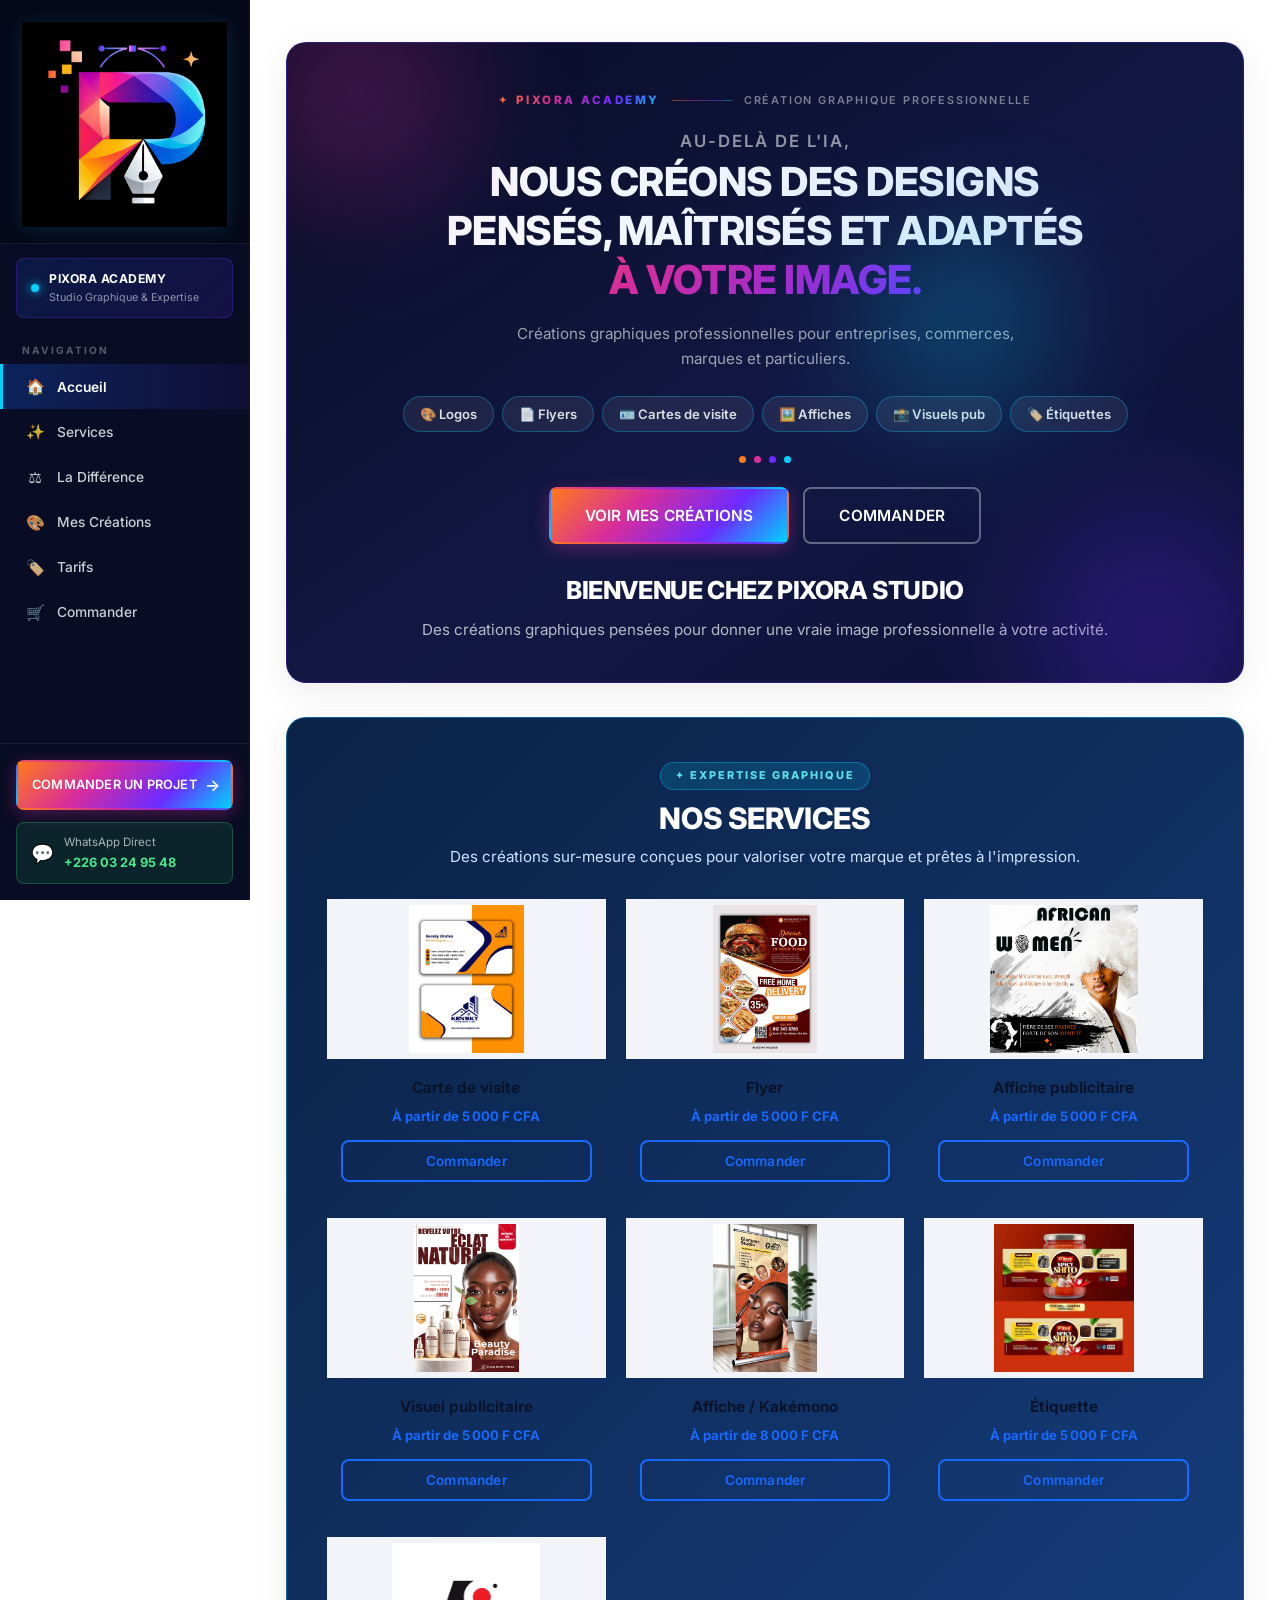
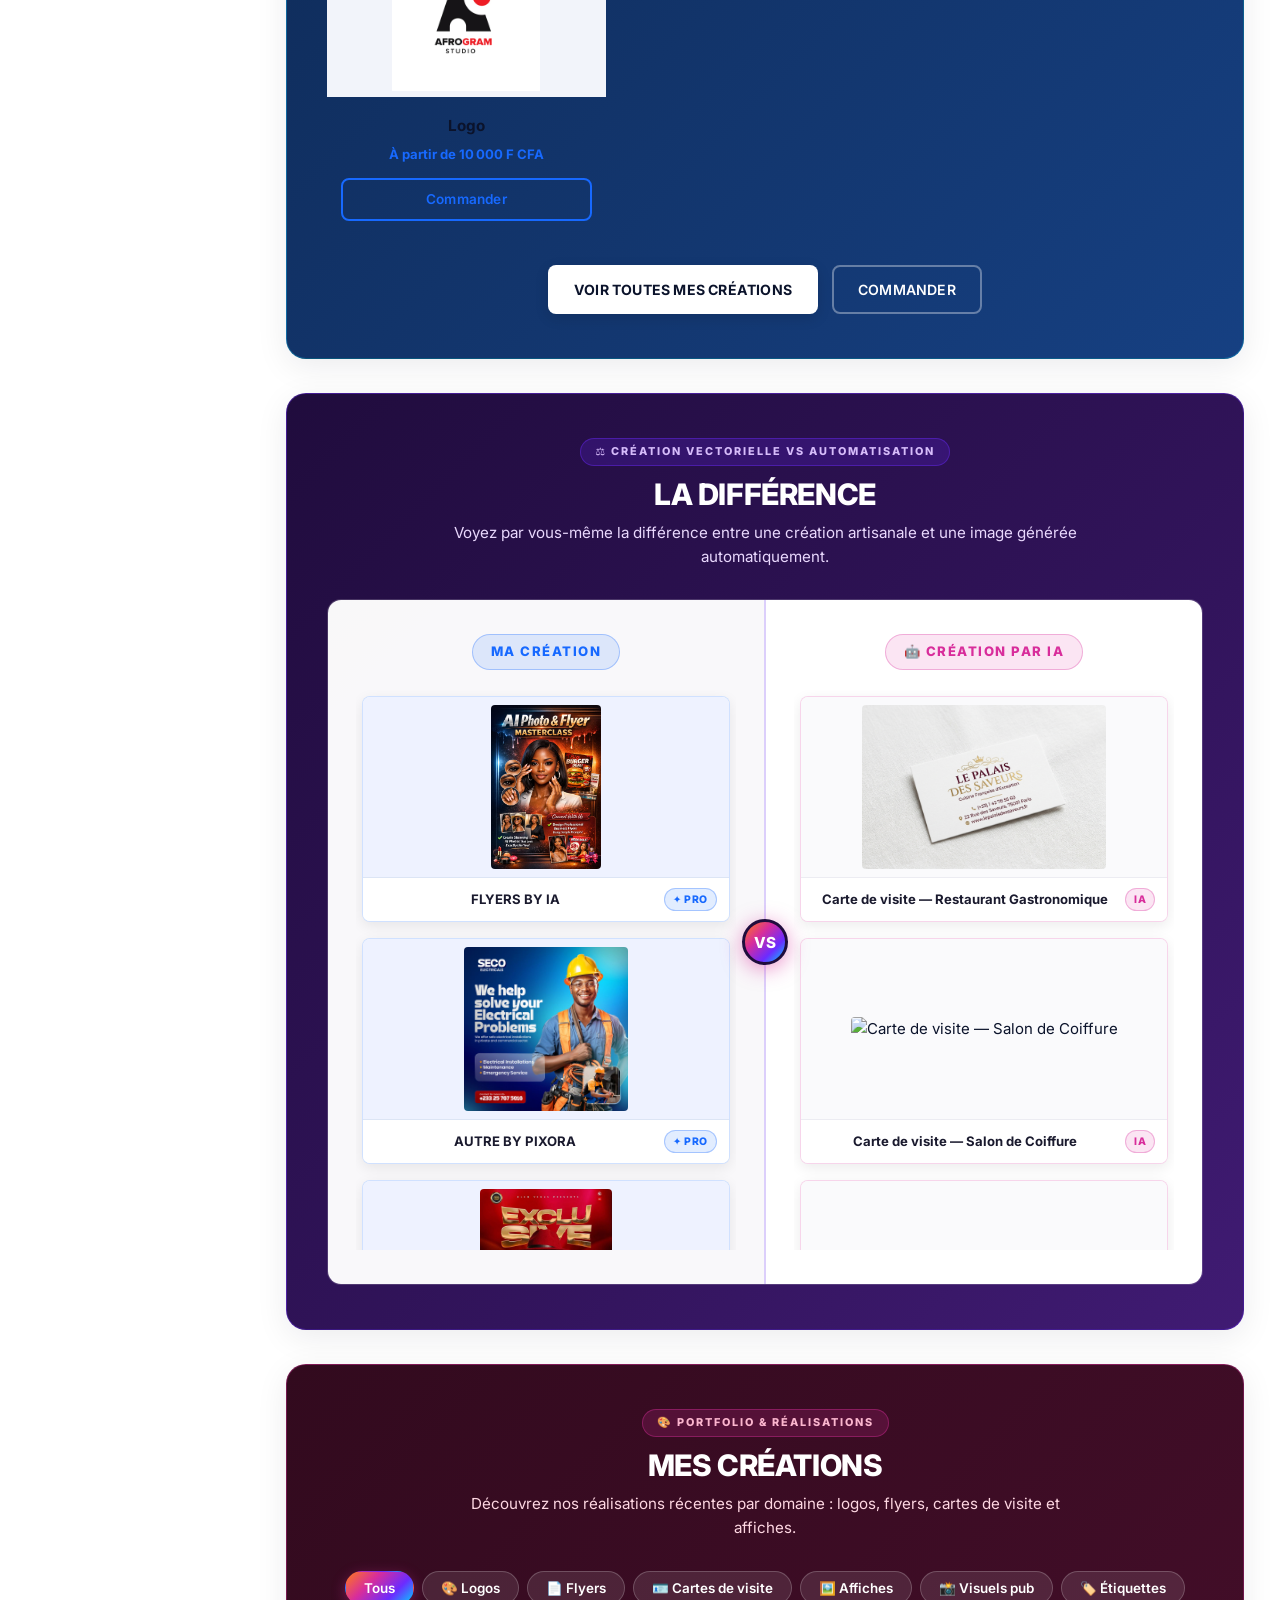
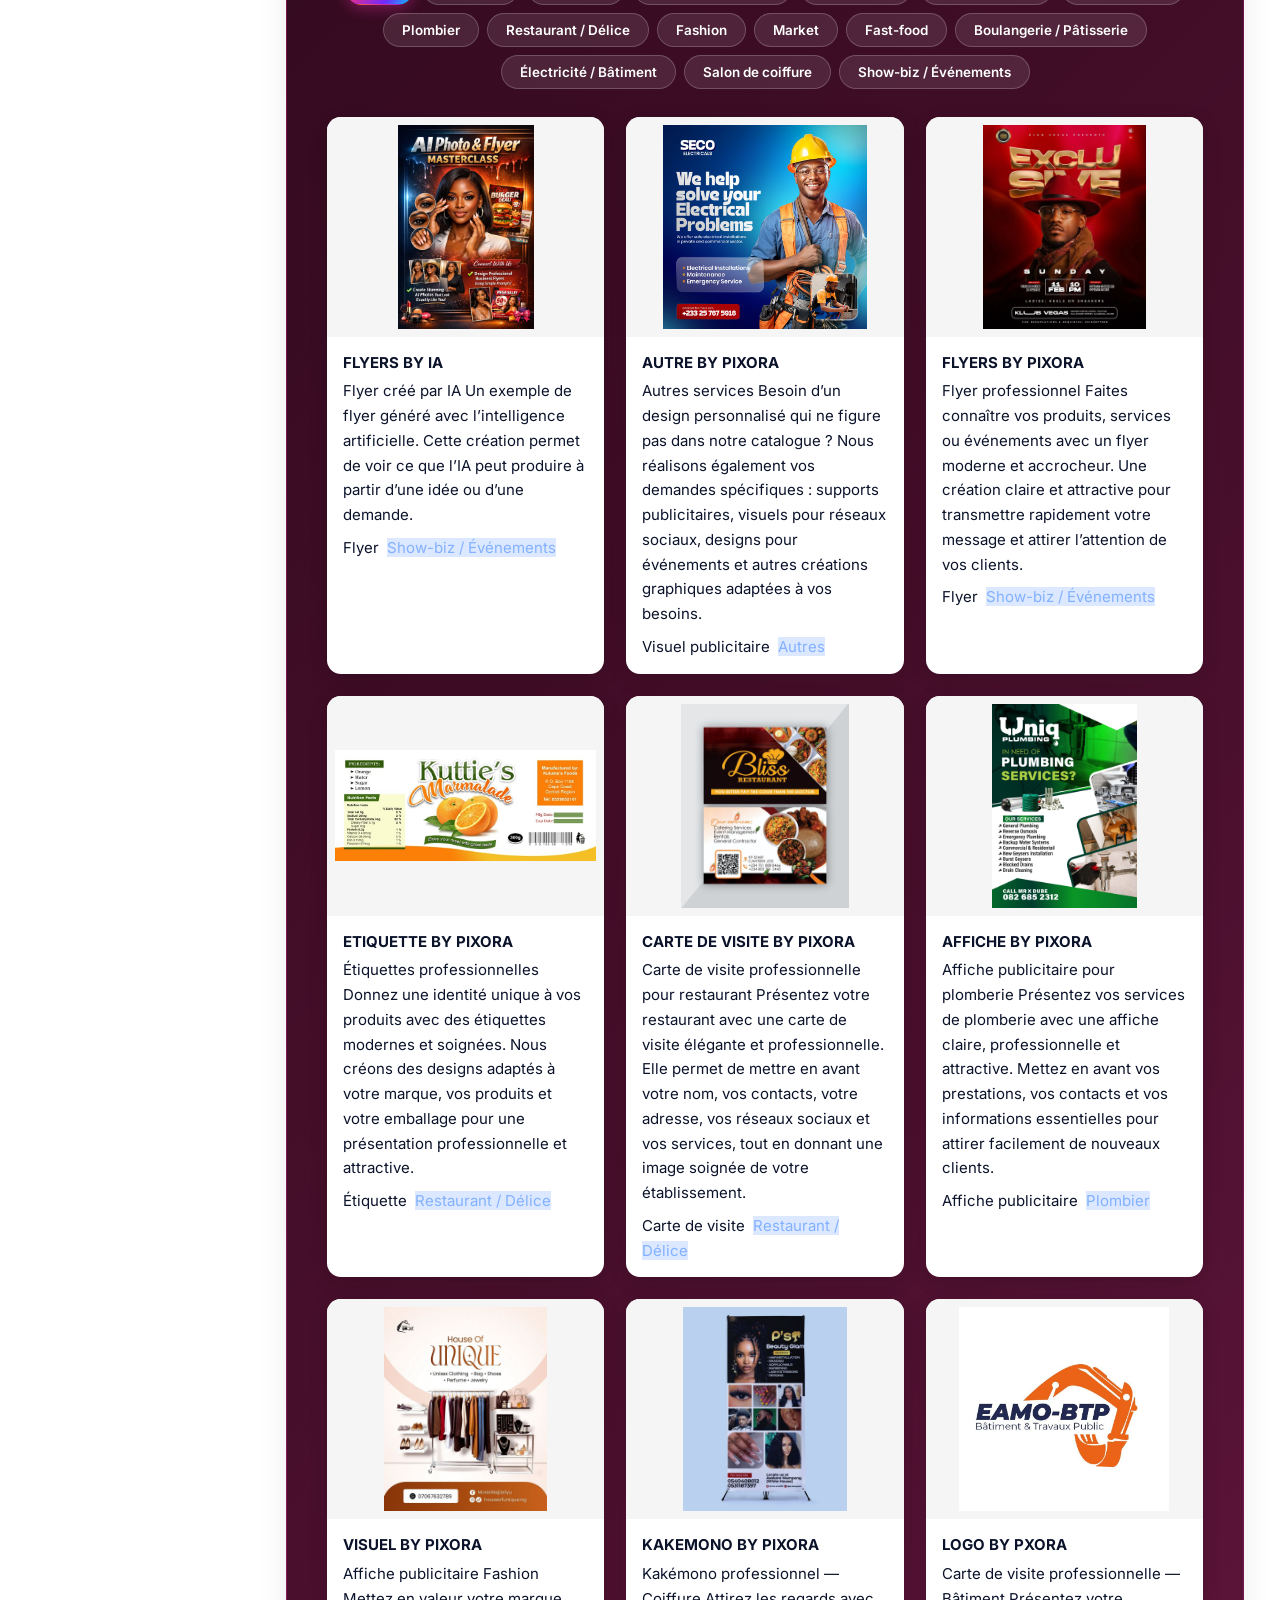
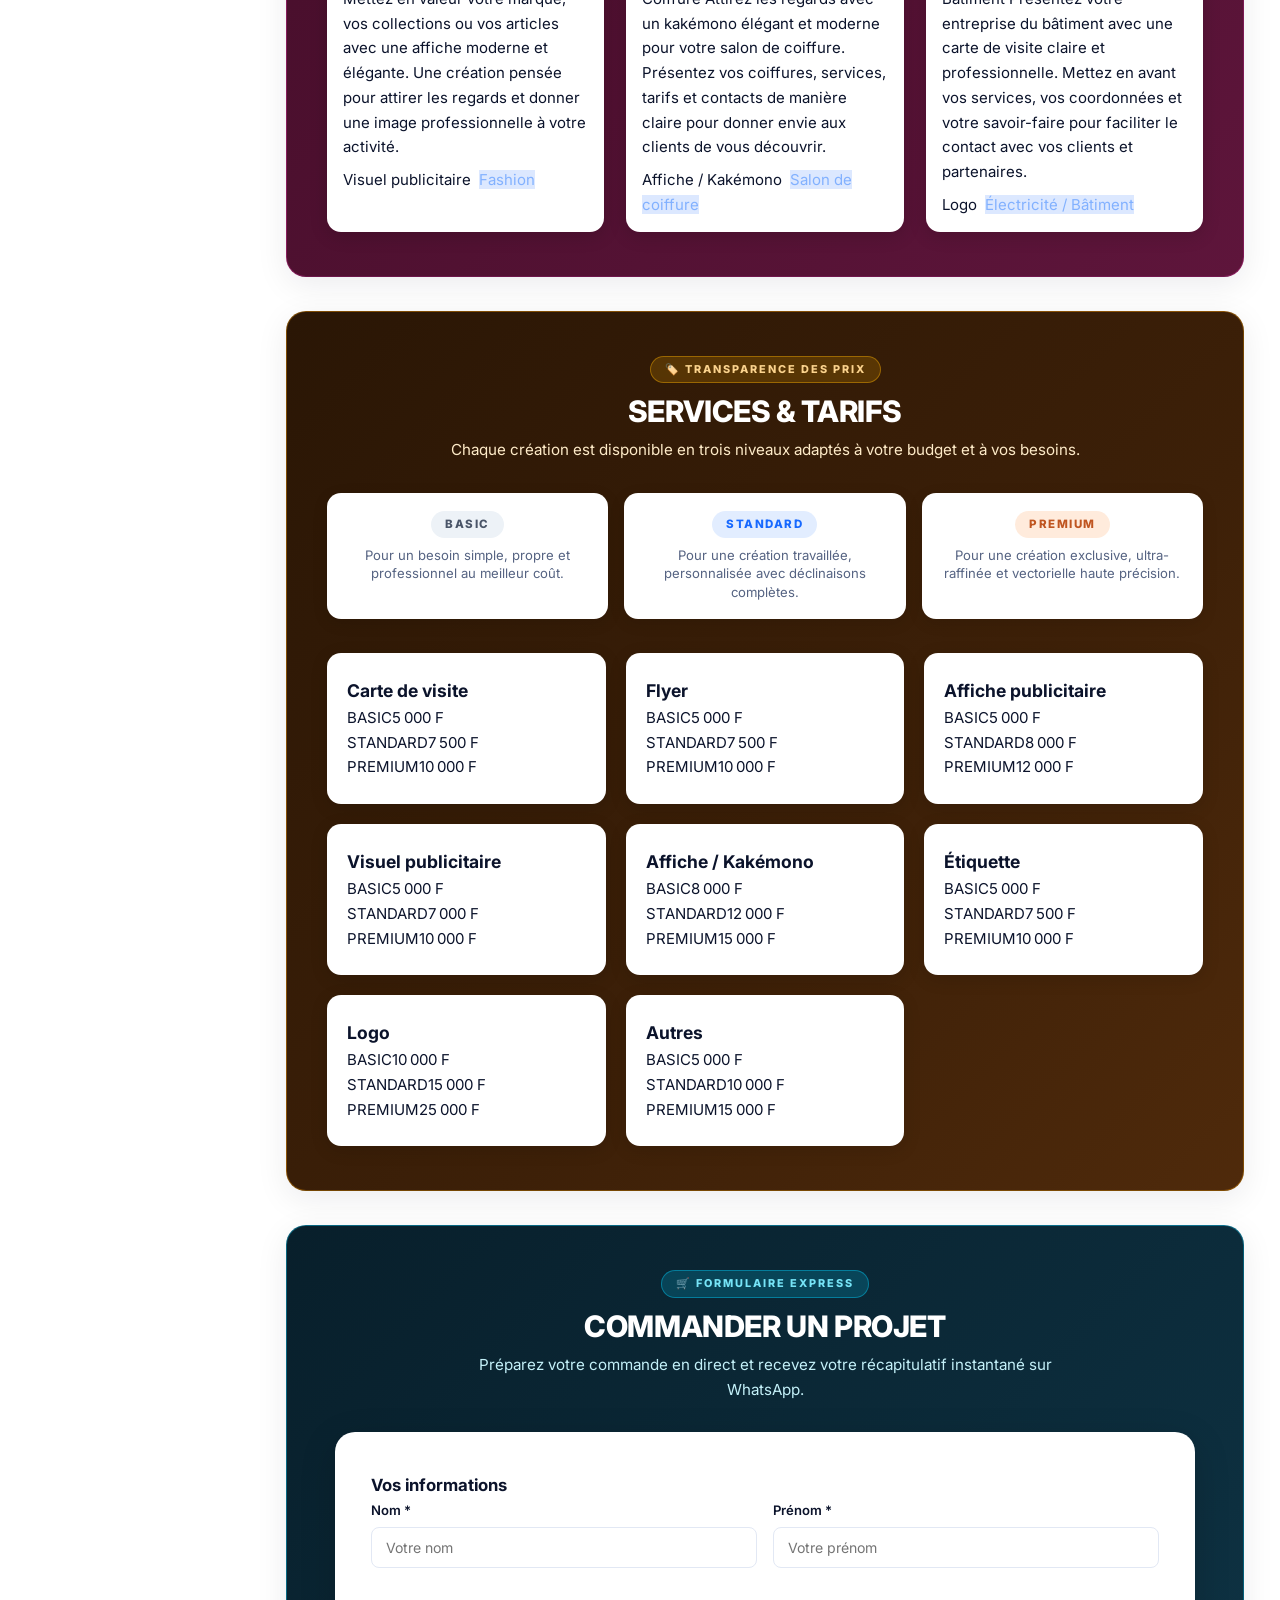
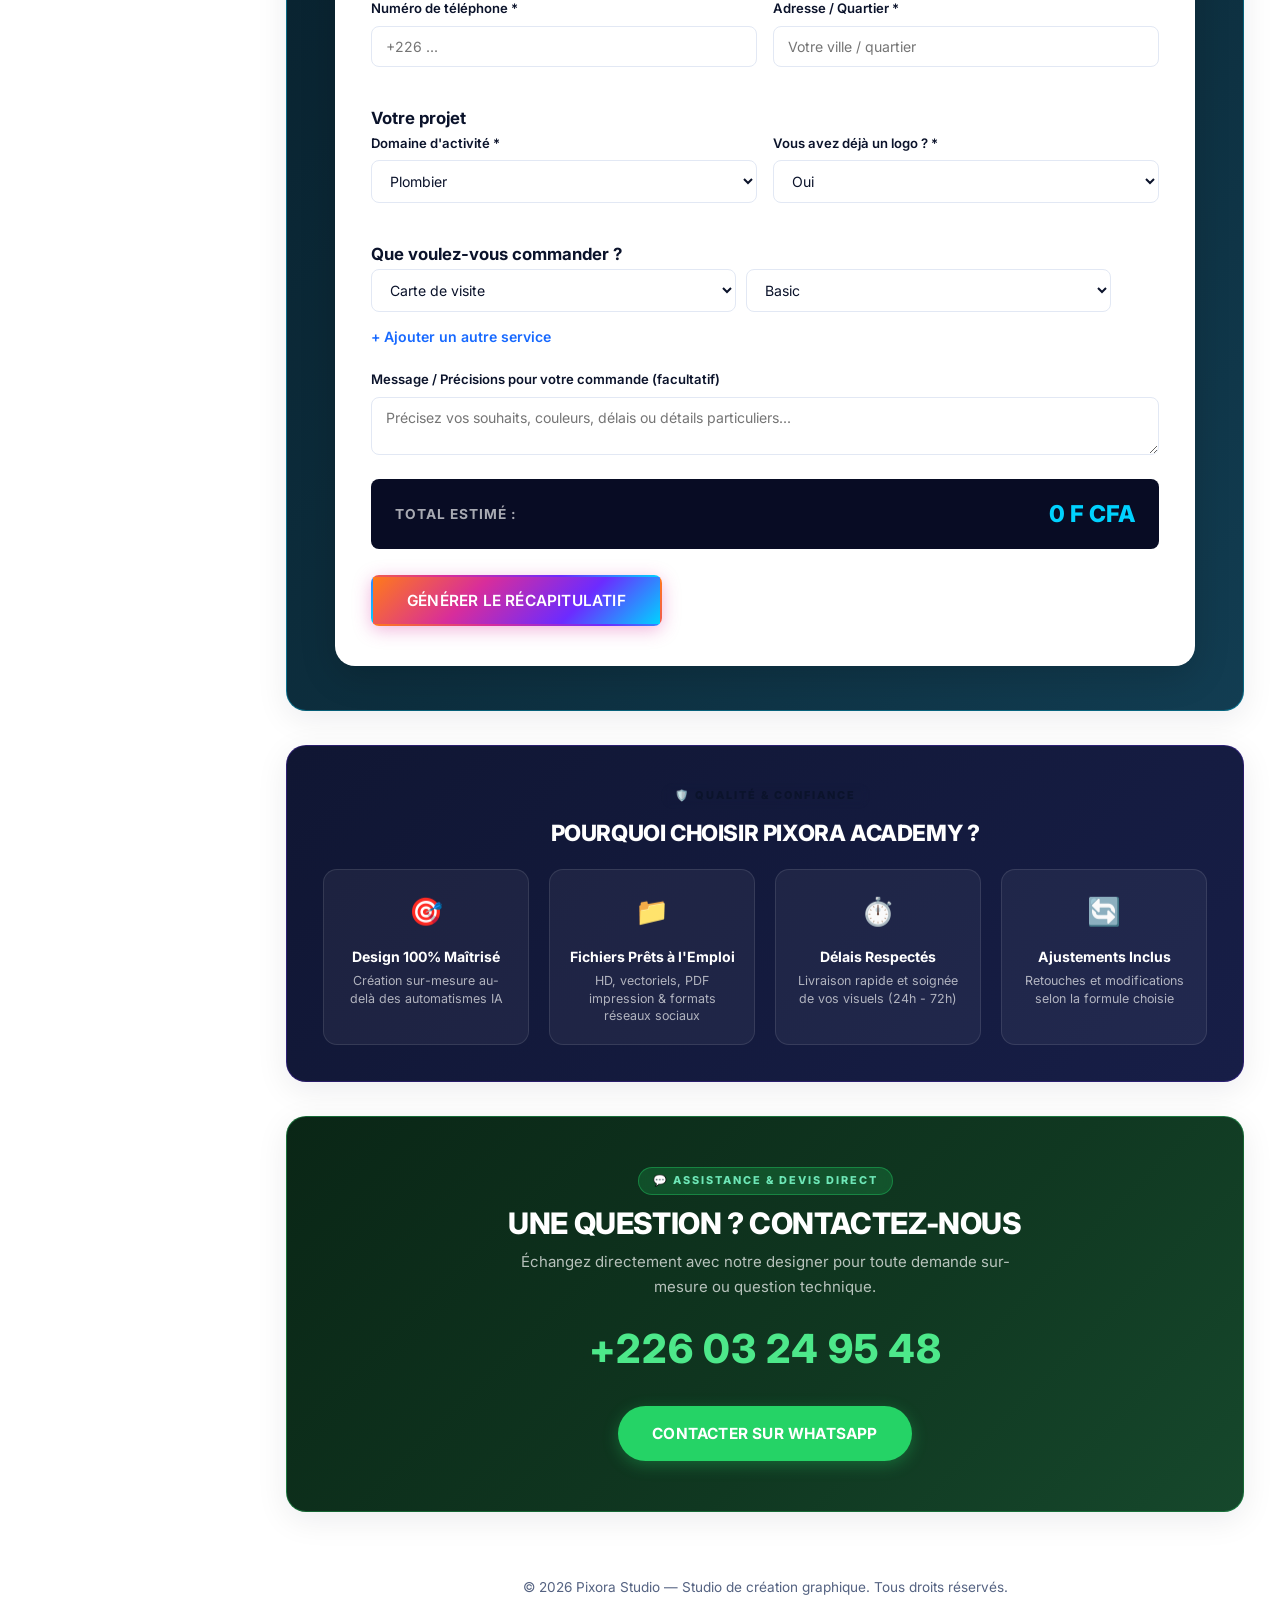
==== index.html @ 5c4739ee "fix(vitrine): display all AI creations in individual framed cards without cropping and responsive li" ====
<!DOCTYPE html>
<html lang="fr">
<head>
    <meta charset="UTF-8">
    <meta name="viewport" content="width=device-width, initial-scale=1.0">
    <title>PIXORA ACADEMY — Studio de Création Graphique Professionnelle</title>
    <meta name="description" content="Pixora Academy : Studio de création graphique professionnelle. Cartes de visite, flyers, affiches, logos, visuels publicitaires. Commandez directement sur WhatsApp." />
    <meta name="author" content="Pixora Academy" />

    <!-- Google Fonts: Inter -->
    <link rel="preconnect" href="https://fonts.googleapis.com">
    <link rel="preconnect" href="https://fonts.gstatic.com" crossorigin>
    <link href="https://fonts.googleapis.com/css2?family=Inter:ital,wght@0,400;0,500;0,600;0,700;0,800;0,900&display=swap" rel="stylesheet">

    <link rel="stylesheet" href="css/style.css?v=3.1">
</head>
<body>

    <!-- OVERLAY POUR MENU MOBILE -->
    <div class="sidebar-overlay" id="sidebar-overlay"></div>

    <!-- TOPBAR MOBILE (<= 768px) -->
    <header class="site-topbar" id="site-topbar">
        <button class="sidebar-toggle" id="sidebar-toggle" aria-label="Ouvrir le menu" type="button">☰</button>
        <a href="#accueil" class="topbar-logo" id="site-logo-topbar">
            <img src="assets/images/logo.png" alt="PIXORA ACADEMY" class="topbar-main-logo">
        </a>
        <a href="#commander" class="btn btn-primary" style="padding: 7px 15px; font-size: 0.78rem;">Commander</a>
    </header>

    <!-- MISE EN PAGE PRINCIPALE -->
    <div class="app-layout">

        <!-- ========================================================
             PANNEAU LATÉRAL GAUCHE (CONSERVÉ STRICTEMENT INTACT)
        ======================================================== -->
        <aside class="site-sidebar" id="site-sidebar">
            <a href="#accueil" class="sidebar-logo" id="site-logo-nav">
                <img src="assets/images/logo.png" alt="PIXORA ACADEMY" class="site-main-logo">
            </a>

            <div class="sidebar-studio-badge">
                <span class="sidebar-badge-dot"></span>
                <div class="sidebar-badge-info">
                    <span class="sidebar-studio-tagline">PIXORA ACADEMY</span>
                    <span class="sidebar-studio-sub">Studio Graphique & Expertise</span>
                </div>
            </div>

            <nav class="sidebar-nav">
                <span class="sidebar-nav-label">Navigation</span>
                <ul>
                    <li><a href="#accueil" class="active"><span class="nav-icon">🏠</span> Accueil</a></li>
                    <li><a href="#nos-services"><span class="nav-icon">✨</span> Services</a></li>
                    <li><a href="#difference"><span class="nav-icon">⚖️</span> La Différence</a></li>
                    <li><a href="#creations"><span class="nav-icon">🎨</span> Mes Créations</a></li>
                    <li><a href="#tarifs"><span class="nav-icon">🏷️</span> Tarifs</a></li>
                    <li><a href="#commander"><span class="nav-icon">🛒</span> Commander</a></li>
                </ul>
            </nav>

            <div class="sidebar-cta">
                <a href="#commander" class="btn btn-gradient btn-full">
                    <span>COMMANDER UN PROJET</span>
                    <span class="btn-arrow">→</span>
                </a>
            </div>

            <div class="sidebar-wa">
                <a href="#" id="wa-sidebar-btn" target="_blank" rel="noopener">
                    <span class="wa-icon">💬</span>
                    <div class="wa-text">
                        <span class="wa-label">WhatsApp Direct</span>
                        <span id="wa-sidebar-number" class="wa-num">+226 03 24 95 48</span>
                    </div>
                </a>
            </div>
        </aside>

        <!-- ========================================================
             CONTENU PRINCIPAL À DROITE (FOND BLANC GÉNÉRAL)
        ======================================================== -->
        <div class="main-wrapper">
            <main class="main-content" id="main-content">

                <!-- ====================================================
                     1. CADRE HORIZONTAL : HERO (BLEU NUIT SIDÉRAL)
                ==================================================== -->
                <section id="accueil" class="cadre-horizontal cadre-hero" style="margin-top: 10px;">
                    <div class="hero-ad-banner" id="hero-logo-zone" style="margin: 0; padding: 0; background: transparent; border: none; box-shadow: none;">

                        <div class="ad-banner-topbar">
                            <span class="ad-banner-badge">✦ PIXORA ACADEMY</span>
                            <span class="ad-banner-badge-line"></span>
                            <span class="ad-banner-tagsmall">Création Graphique Professionnelle</span>
                        </div>

                        <h2 class="ad-banner-headline">
                            <span class="ad-headline-line1">AU-DELÀ DE L'IA,</span>
                            <span class="ad-headline-line2">NOUS CRÉONS DES DESIGNS</span>
                            <span class="ad-headline-line3">PENSÉS, MAÎTRISÉS ET ADAPTÉS</span>
                            <span class="ad-headline-line4">À VOTRE IMAGE.</span>
                        </h2>

                        <p class="ad-banner-sub">
                            Créations graphiques professionnelles pour entreprises, commerces, marques et particuliers.
                        </p>

                        <div class="ad-banner-services" id="banner-category-buttons">
                            <button type="button" class="ad-service-pill" data-category="Logo" title="Afficher les créations de Logos">🎨 Logos</button>
                            <button type="button" class="ad-service-pill" data-category="Flyer" title="Afficher les flyers">📄 Flyers</button>
                            <button type="button" class="ad-service-pill" data-category="Carte de visite" title="Afficher les cartes de visite">🪪 Cartes de visite</button>
                            <button type="button" class="ad-service-pill" data-category="Affiche" title="Afficher les affiches">🖼️ Affiches</button>
                            <button type="button" class="ad-service-pill" data-category="Visuel publicitaire" title="Afficher les visuels publicitaires">📸 Visuels pub</button>
                            <button type="button" class="ad-service-pill" data-category="Étiquette" title="Afficher les étiquettes">🏷️ Étiquettes</button>
                        </div>

                        <div class="ad-banner-accent-bar">
                            <span class="accent-dot" style="background:#FF7A1A"></span>
                            <span class="accent-dot" style="background:#D82D9B"></span>
                            <span class="accent-dot" style="background:#6C2BFF"></span>
                            <span class="accent-dot" style="background:#00D2FF"></span>
                        </div>

                        <div class="ad-banner-ctas">
                            <a href="#creations" class="btn btn-gradient btn-large" id="ad-btn-creations">VOIR MES CRÉATIONS</a>
                            <a href="#commander" class="btn btn-outline-white btn-large" id="ad-btn-commander">COMMANDER</a>
                        </div>

                        <div class="ad-deco-circle ad-deco-circle-1"></div>
                        <div class="ad-deco-circle ad-deco-circle-2"></div>
                        <div class="ad-deco-circle ad-deco-circle-3"></div>
                    </div>

                    <div class="hero-text text-center" style="margin-top: 26px;">
                        <h1 class="hero-title" id="hero-title" style="color: #FFFFFF;">BIENVENUE CHEZ PIXORA ACADEMY</h1>
                        <p class="hero-subtitle" id="hero-subtitle" style="color: rgba(255, 255, 255, 0.7);">Des créations graphiques pensées pour donner une vraie image professionnelle à votre activité.</p>
                    </div>
                </section>

                <!-- ====================================================
                     2. CADRE HORIZONTAL : NOS SERVICES (BLEU SAPHIR SOBRE)
                ==================================================== -->
                <section id="nos-services" class="cadre-horizontal cadre-services">
                    <div class="cadre-header">
                        <span class="cadre-badge-tag">✦ EXPERTISE GRAPHIQUE</span>
                        <h2 class="cadre-title" id="section-services-title">NOS SERVICES</h2>
                        <p class="cadre-sub">Des créations sur-mesure conçues pour valoriser votre marque et prêtes à l'impression.</p>
                    </div>

                    <div class="service-cards-grid" id="service-cards-grid">
                        <!-- Cartes de services injectées par JS -->
                    </div>

                    <div class="text-center" style="display: flex; justify-content: center; gap: 14px; flex-wrap: wrap;">
                        <a href="#creations" class="btn btn-white" id="btn-hero-creations">VOIR TOUTES MES CRÉATIONS</a>
                        <a href="#commander" class="btn btn-outline-white" id="btn-hero-commander">COMMANDER</a>
                    </div>
                </section>

                <!-- ====================================================
                     3. CADRE HORIZONTAL : LA DIFFÉRENCE (VIOLET NUIT SOBRE)
                ==================================================== -->
                <section id="difference" class="cadre-horizontal cadre-difference">
                    <div class="cadre-header">
                        <span class="cadre-badge-tag">⚖️ CRÉATION VECTORIELLE VS AUTOMATISATION</span>
                        <h2 class="cadre-title" id="diff-title">LA DIFFÉRENCE</h2>
                        <p class="cadre-sub" id="diff-subtitle">Voyez par vous-même la différence entre une création artisanale maîtrisée et une image générée automatiquement.</p>
                    </div>

                    <div class="difference-container">
                        <div class="diff-card">
                            <h3 class="card-label label-mine">MA CRÉATION</h3>
                            <div class="diff-content" id="my-creation-content">
                                <div class="diff-placeholder"><span>Aucune création encore ajoutée.</span></div>
                            </div>
                        </div>
                        <div class="diff-badge">VS</div>
                        <div class="diff-card diff-card-ai">
                            <h3 class="card-label label-ai">🤖 CRÉATION PAR IA</h3>
                            <div class="diff-content" id="ai-creation-content">
                                <div class="diff-placeholder"><span>Chargement des exemples IA...</span></div>
                            </div>
                        </div>
                    </div>
                </section>

                <!-- ====================================================
                     4. CADRE HORIZONTAL : MES CRÉATIONS (MAGENTA / PRUNE SOBRE)
                ==================================================== -->
                <section id="creations" class="cadre-horizontal cadre-creations">
                    <div class="cadre-header">
                        <span class="cadre-badge-tag">🎨 PORTFOLIO & RÉALISATIONS</span>
                        <h2 class="cadre-title" id="creations-title">MES CRÉATIONS</h2>
                        <p class="cadre-sub">Découvrez nos réalisations récentes par domaine : logos, flyers, cartes de visite et affiches.</p>
                    </div>

                    <div class="filters" id="domain-filters">
                        <!-- Filtres injectés par JS -->
                    </div>

                    <div class="grid" id="creations-grid">
                        <!-- Créations injectées par JS -->
                    </div>
                </section>

                <!-- ====================================================
                     5. CADRE HORIZONTAL : SERVICES & TARIFS (AMBRE / COGNAC DORÉ SOBRE)
                ==================================================== -->
                <section id="tarifs" class="cadre-horizontal cadre-tarifs">
                    <div class="cadre-header">
                        <span class="cadre-badge-tag">🏷️ TRANSPARENCE DES PRIX</span>
                        <h2 class="cadre-title" id="tarifs-title">SERVICES & TARIFS</h2>
                        <p class="cadre-sub" id="tarifs-subtitle">Chaque création est disponible en trois niveaux adaptés à votre budget et à vos exigences professionnelles.</p>
                    </div>

                    <div class="tiers-desc-grid">
                        <div class="tier-desc-card">
                            <div class="tier-badge tier-basic">BASIC</div>
                            <p>Pour un besoin simple, propre et professionnel au meilleur coût.</p>
                        </div>
                        <div class="tier-desc-card">
                            <div class="tier-badge tier-standard">STANDARD</div>
                            <p>Pour une création travaillée, personnalisée avec déclinaisons complètes.</p>
                        </div>
                        <div class="tier-desc-card">
                            <div class="tier-badge tier-premium">PREMIUM</div>
                            <p>Pour une création exclusive, ultra-raffinée et vectorielle haute précision.</p>
                        </div>
                    </div>

                    <div class="grid" id="prices-grid">
                        <!-- Prix injectés par JS -->
                    </div>
                </section>

                <!-- ====================================================
                     6. CADRE HORIZONTAL : COMMANDER (CYAN / SARCELLE NUIT SOBRE)
                ==================================================== -->
                <section id="commander" class="cadre-horizontal cadre-commander">
                    <div class="cadre-header">
                        <span class="cadre-badge-tag">🛒 FORMULAIRE EXPRESS</span>
                        <h2 class="cadre-title">COMMANDER UN PROJET</h2>
                        <p class="cadre-sub">Préparez votre commande en direct et recevez votre récapitulatif instantané sur WhatsApp.</p>
                    </div>

                    <div class="order-box">
                        <form id="order-form">

                            <h3 class="subsection-title">Vos informations</h3>
                            <div class="form-row">
                                <div class="form-group">
                                    <label for="order-nom">Nom *</label>
                                    <input type="text" id="order-nom" class="form-control" required placeholder="Votre nom">
                                </div>
                                <div class="form-group">
                                    <label for="order-prenom">Prénom *</label>
                                    <input type="text" id="order-prenom" class="form-control" required placeholder="Votre prénom">
                                </div>
                            </div>
                            <div class="form-row">
                                <div class="form-group">
                                    <label for="order-tel">Numéro de téléphone *</label>
                                    <input type="tel" id="order-tel" class="form-control" required placeholder="+226 ...">
                                </div>
                                <div class="form-group">
                                    <label for="order-adresse">Adresse / Quartier *</label>
                                    <input type="text" id="order-adresse" class="form-control" required placeholder="Votre ville / quartier">
                                </div>
                            </div>

                            <h3 class="subsection-title" style="margin-top:24px;">Votre projet</h3>
                            <div class="form-row">
                                <div class="form-group">
                                    <label for="order-domaine">Domaine d'activité *</label>
                                    <select id="order-domaine" class="form-control" required>
                                        <!-- Injecté par JS -->
                                    </select>
                                </div>
                                <div class="form-group">
                                    <label for="order-logo">Vous avez déjà un logo ? *</label>
                                    <select id="order-logo" class="form-control" required>
                                        <option value="Oui">Oui</option>
                                        <option value="Non">Non</option>
                                    </select>
                                </div>
                            </div>

                            <h3 class="subsection-title" style="margin-top:24px;">Que voulez-vous commander ?</h3>
                            <div id="services-list">
                                <div class="service-row">
                                    <select class="form-control input-service" required>
                                        <!-- Injecté par JS -->
                                    </select>
                                    <select class="form-control input-formule" required>
                                        <option value="basic">Basic</option>
                                        <option value="standard">Standard</option>
                                        <option value="premium">Premium</option>
                                    </select>
                                    <button type="button" class="btn-remove-service" style="visibility:hidden;" aria-label="Supprimer">✕</button>
                                </div>
                            </div>
                            <button type="button" id="btn-add-service" class="btn-link">+ Ajouter un autre service</button>

                            <div class="form-group" style="margin-top:18px;">
                                <label for="order-message">Message / Précisions pour votre commande (facultatif)</label>
                                <textarea id="order-message" class="form-control" rows="2" placeholder="Précisez vos souhaits, couleurs, délais ou détails particuliers..."></textarea>
                            </div>

                            <div class="order-total-box">
                                <span>TOTAL ESTIMÉ :</span>
                                <span id="order-total-amount">0 F CFA</span>
                            </div>

                            <div class="text-center" style="margin-top: 26px;">
                                <button type="submit" class="btn btn-gradient btn-large">GÉNÉRER LE RÉCAPITULATIF</button>
                            </div>
                        </form>
                    </div>
                </section>

                <!-- ====================================================
                     7. CADRE HORIZONTAL : ENGAGEMENTS & GARANTIES (BLEU SIDÉRAL)
                ==================================================== -->
                <section class="cadre-horizontal cadre-guarantees">
                    <div class="cadre-header" style="margin-bottom: 22px;">
                        <span class="cadre-badge-tag">🛡️ QUALITÉ & CONFIANCE</span>
                        <h2 class="cadre-title" style="font-size: 1.4rem; color: #FFFFFF;">POURQUOI CHOISIR PIXORA ACADEMY ?</h2>
                    </div>
                    <div class="guarantees-grid">
                        <div class="guarantee-item">
                            <span class="g-icon">🎯</span>
                            <strong>Design 100% Maîtrisé</strong>
                            <p>Création sur-mesure au-delà des automatismes IA</p>
                        </div>
                        <div class="guarantee-item">
                            <span class="g-icon">📁</span>
                            <strong>Fichiers Prêts à l'Emploi</strong>
                            <p>HD, vectoriels, PDF impression & formats réseaux sociaux</p>
                        </div>
                        <div class="guarantee-item">
                            <span class="g-icon">⏱️</span>
                            <strong>Délais Respectés</strong>
                            <p>Livraison rapide et soignée de vos visuels (24h - 72h)</p>
                        </div>
                        <div class="guarantee-item">
                            <span class="g-icon">🔄</span>
                            <strong>Ajustements Inclus</strong>
                            <p>Retouches et modifications selon la formule choisie</p>
                        </div>
                    </div>
                </section>

                <!-- ====================================================
                     8. CADRE HORIZONTAL : CONTACT WHATSAPP (VERT ÉMERAUDE SOBRE)
                ==================================================== -->
                <section class="cadre-horizontal cadre-whatsapp">
                    <span class="cadre-badge-tag">💬 ASSISTANCE & DEVIS DIRECT</span>
                    <h2 class="cadre-title" id="contact-title" style="color: #FFFFFF;">UNE QUESTION ? CONTACTEZ-NOUS DIRECTEMENT</h2>
                    <p style="color: rgba(255, 255, 255, 0.7); max-width: 540px; margin: 0 auto;">Échangez directement avec notre designer pour toute demande sur-mesure ou question technique.</p>
                    <div class="wa-number" id="display-wa-number">+226 03 24 95 48</div>
                    <a href="#" class="btn btn-whatsapp" id="wa-contact-btn">CONTACTER SUR WHATSAPP</a>
                </section>

                <!-- FOOTER -->
                <footer class="site-footer text-center">
                    <p id="footer-text">© 2026 Pixora Academy — Studio de création graphique professionnelle. Tous droits réservés.</p>
                </footer>

            </main>
        </div>
    </div>

    <!-- MODAL RÉCAPITULATIF -->
    <div class="modal-overlay" id="recap-modal">
        <div class="modal-card">
            <h2 class="modal-title">RÉCAPITULATIF DE VOTRE COMMANDE</h2>
            <div class="modal-body" id="recap-content"></div>
            <div class="modal-footer">
                <button type="button" class="btn btn-outline" id="btn-edit-order">Modifier la commande</button>
                <button type="button" class="btn btn-primary" id="btn-confirm-wa">CONFIRMER ET ENVOYER SUR WHATSAPP</button>
            </div>
        </div>
    </div>

    <!-- LIGHTBOX -->
    <div class="lightbox-overlay" id="lightbox">
        <div class="lightbox-content">
            <button class="lightbox-close" id="lightbox-close" title="Fermer (Échap)">&times;</button>
            <img id="lightbox-img" src="" alt="Zoom">
            <div id="lightbox-caption" style="color:white; text-align:center; margin-top:14px; font-weight:600; font-size:1.05rem; text-shadow:0 2px 6px rgba(0,0,0,0.8);"></div>
        </div>
    </div>

    <!-- Firebase SDK (compat) & Cloud Sync -->
    <script src="https://www.gstatic.com/firebasejs/10.8.0/firebase-app-compat.js"></script>
    <script src="https://www.gstatic.com/firebasejs/10.8.0/firebase-firestore-compat.js"></script>
    <script src="https://www.gstatic.com/firebasejs/10.8.0/firebase-auth-compat.js"></script>
    <script src="js/firebase-config.js?v=3.0"></script>

    <script src="js/data.js?v=3.0"></script>
    <script src="js/data-manager.js?v=3.0"></script>
    <script src="js/ai-seed.js?v=3.0"></script>
    <script src="js/app.js?v=3.1"></script>

    <!-- GESTION DE LA NAVIGATION & SYNCHRONISATION -->
    <script>
    (function() {
        var toggle = document.getElementById('sidebar-toggle');
        var sidebar = document.getElementById('site-sidebar');
        var overlay = document.getElementById('sidebar-overlay');

        function openSidebar() {
            if (sidebar) sidebar.classList.add('open');
            if (overlay) overlay.classList.add('active');
            document.body.style.overflow = 'hidden';
        }
        function closeSidebar() {
            if (sidebar) sidebar.classList.remove('open');
            if (overlay) overlay.classList.remove('active');
            document.body.style.overflow = '';
        }

        if (toggle) toggle.addEventListener('click', openSidebar);
        if (overlay) overlay.addEventListener('click', closeSidebar);

        // Fermer la sidebar sur mobile au clic sur un lien
        document.querySelectorAll('.sidebar-nav a').forEach(function(link) {
            link.addEventListener('click', function() {
                if (window.innerWidth <= 768) {
                    closeSidebar();
                }
            });
        });

        // Navigation active selon le scroll
        var sections = ['accueil', 'nos-services', 'difference', 'creations', 'tarifs', 'commander'];
        function updateActiveNav() {
            var scrollPos = window.scrollY + 140;
            var currentSection = 'accueil';

            sections.forEach(function(secId) {
                var el = document.getElementById(secId);
                if (el && el.offsetTop <= scrollPos) {
                    currentSection = secId;
                }
            });

            document.querySelectorAll('.sidebar-nav ul li a').forEach(function(a) {
                a.classList.remove('active');
                if (a.getAttribute('href') === '#' + currentSection) {
                    a.classList.add('active');
                }
            });
        }
        window.addEventListener('scroll', updateActiveNav, { passive: true });
        updateActiveNav();

        // Synchronisation du bouton WhatsApp de la sidebar
        function syncSidebarWhatsApp() {
            var mainWaBtn = document.getElementById('wa-contact-btn');
            var sideWaBtn = document.getElementById('wa-sidebar-btn');
            var sideWaNum = document.getElementById('wa-sidebar-number');
            var displayNum = document.getElementById('display-wa-number');

            if (mainWaBtn && sideWaBtn) {
                var href = mainWaBtn.getAttribute('href');
                if (href && href !== '#') {
                    sideWaBtn.setAttribute('href', href);
                }
            }
            if (displayNum && sideWaNum && displayNum.textContent) {
                sideWaNum.textContent = displayNum.textContent.trim();
            }
        }

        setTimeout(syncSidebarWhatsApp, 300);
        setTimeout(syncSidebarWhatsApp, 1200);
        setTimeout(syncSidebarWhatsApp, 2500);
    })();
    </script>
</body>
</html>
---- css/style.css ----
/* ================================================================
   PIXORA ACADEMY — INTERFACE CLIENT CADRES HORIZONTAUX COLORÉS
   - Panneau latéral gauche sombre INTACT (#080C24)
   - Fond général du contenu BLANC (#FFFFFF)
   - Cadres horizontaux larges (format paysage) avec couleurs sobres
     inspirées fidèlement du logo Pixora :
     * Services : Bleu Saphir sobre (#0B2246)
     * Différence : Violet Nuit impérial (#200C3D)
     * Créations : Magenta / Prune profond (#320A1E)
     * Tarifs : Ambre / Cognac doré (#2A1605)
     * Commander : Cyan / Sarcelle nuit (#081F2B)
     * WhatsApp : Vert Émeraude sobre (#0A2616)
   - Textes toujours parfaitement lisibles avec contraste optimal
   ================================================================ */

:root {
    /* Palette inspirée du logo */
    --c-logo-pink:      #D82D9B;
    --c-logo-purple:    #6C2BFF;
    --c-logo-blue:      #1769FF;
    --c-logo-cyan:      #00D2FF;
    --c-logo-yellow:    #FFD200;
    --c-logo-orange:    #FF7A1A;

    /* Panneau Latéral Gauche INTACT (Validé) */
    --c-sidebar-bg:     #080C24;
    --c-sidebar-surface:#0E1436;
    --c-sidebar-hover:  #151C48;
    --c-sidebar-border: rgba(108, 43, 255, 0.16);
    --sidebar-w:        250px;

    /* Fond Général Contenu (BLANC PUR) */
    --c-page-bg:        #FFFFFF;
    --c-surface:        #FFFFFF;
    --c-border:         #E2E8F4;

    /* Typographie */
    --c-text-dark:      #0B132B;
    --c-text-muted:     #556382;
    --c-text-white:     #FFFFFF;

    /* Gradients des cadres horizontaux sobres & professionnels */
    --grad-hero:        linear-gradient(145deg, #080C24 0%, #121844 55%, #0B1033 100%);
    --grad-services:    linear-gradient(135deg, #0B2246 0%, #12346A 60%, #164082 100%);
    --grad-diff:        linear-gradient(135deg, #200C3D 0%, #32145C 60%, #401B73 100%);
    --grad-creations:   linear-gradient(135deg, #320A1E 0%, #4A0F2D 60%, #5E153B 100%);
    --grad-tarifs:      linear-gradient(135deg, #2A1605 0%, #3D2008 60%, #4F2A0B 100%);
    --grad-commander:   linear-gradient(135deg, #081F2B 0%, #0D2F3F 60%, #123D52 100%);
    --grad-whatsapp:    linear-gradient(135deg, #0A2616 0%, #103821 60%, #16482C 100%);
    --grad-guarantees:  linear-gradient(135deg, #101633 0%, #171E47 100%);

    /* Boutons gradients */
    --grad-pixora:      linear-gradient(135deg, #FF7A1A 0%, #D82D9B 35%, #6C2BFF 70%, #00D2FF 100%);
    --grad-primary:     linear-gradient(135deg, #1769FF 0%, #6C2BFF 100%);

    --font:             'Inter', system-ui, -apple-system, sans-serif;
    --radius-sm:        8px;
    --radius-md:        14px;
    --radius-lg:        20px;
}

/* ================================================================
   RESET & STRUCTURE GÉNÉRALE
   ================================================================ */
* { margin: 0; padding: 0; box-sizing: border-box; }
html { scroll-behavior: smooth; overflow-x: hidden; width: 100%; }
body {
    font-family: var(--font);
    font-size: 15px;
    line-height: 1.65;
    background-color: var(--c-page-bg);
    color: var(--c-text-dark);
    -webkit-font-smoothing: antialiased;
    overflow-x: hidden;
    width: 100%;
}
img, svg { max-width: 100%; height: auto; }
a { color: inherit; text-decoration: none; }
button { font-family: inherit; }

.app-layout {
    display: flex;
    min-height: 100vh;
    width: 100%;
    background-color: var(--c-page-bg);
}

/* ================================================================
   PANNEAU LATÉRAL GAUCHE (CONSERVÉ EXACTEMENT INTACT)
   ================================================================ */
.site-sidebar {
    width: var(--sidebar-w);
    background: var(--c-sidebar-bg);
    position: fixed;
    top: 0;
    left: 0;
    height: 100vh;
    z-index: 300;
    display: flex;
    flex-direction: column;
    overflow-y: auto;
    overflow-x: hidden;
    border-right: 1px solid var(--c-sidebar-border);
    transition: transform 0.28s ease;
}
.site-sidebar::-webkit-scrollbar { width: 4px; }
.site-sidebar::-webkit-scrollbar-thumb { background: rgba(108, 43, 255, 0.3); border-radius: 4px; }

.sidebar-logo {
    padding: 22px 18px 16px;
    display: flex;
    align-items: center;
    justify-content: center;
    border-bottom: 1px solid rgba(255, 255, 255, 0.08);
    background: #050818;
    text-decoration: none;
    flex-shrink: 0;
}
.sidebar-logo img, .site-main-logo {
    width: 100%;
    max-width: 205px;
    height: auto;
    object-fit: contain;
    display: block;
    filter: drop-shadow(0 2px 10px rgba(0, 210, 255, 0.15));
}
.sidebar-logo .logo-text, .sidebar-logo-text {
    font-weight: 800;
    font-size: 1.05rem;
    background: var(--grad-pixora);
    -webkit-background-clip: text;
    -webkit-text-fill-color: transparent;
    background-clip: text;
    letter-spacing: -0.3px;
}

.sidebar-studio-badge {
    margin: 14px 16px 0;
    background: linear-gradient(135deg, rgba(23, 105, 255, 0.15), rgba(108, 43, 255, 0.15));
    border: 1px solid rgba(108, 43, 255, 0.25);
    border-radius: var(--radius-sm);
    padding: 10px 14px;
    display: flex;
    align-items: center;
    gap: 10px;
    flex-shrink: 0;
}
.sidebar-badge-dot {
    width: 8px;
    height: 8px;
    border-radius: 50%;
    background: #00D2FF;
    box-shadow: 0 0 10px #00D2FF;
    flex-shrink: 0;
}
.sidebar-badge-info { display: flex; flex-direction: column; }
.sidebar-studio-tagline {
    font-size: 0.76rem;
    font-weight: 700;
    color: #FFFFFF;
    letter-spacing: 0.5px;
}
.sidebar-studio-sub {
    font-size: 0.67rem;
    color: rgba(255, 255, 255, 0.55);
}

.sidebar-nav { padding: 16px 0; flex: 1; }
.sidebar-nav-label {
    font-size: 0.63rem;
    font-weight: 700;
    letter-spacing: 2px;
    text-transform: uppercase;
    color: rgba(255, 255, 255, 0.32);
    padding: 8px 22px 6px;
    display: block;
}
.sidebar-nav ul { list-style: none; }
.sidebar-nav ul li a {
    display: flex;
    align-items: center;
    gap: 12px;
    padding: 10px 22px;
    color: rgba(255, 255, 255, 0.8);
    text-decoration: none;
    font-size: 0.86rem;
    font-weight: 500;
    border-left: 3px solid transparent;
    transition: all 0.18s ease;
}
.sidebar-nav ul li a:hover {
    background: var(--c-sidebar-hover);
    color: #fff;
    border-left-color: var(--c-logo-cyan);
}
.sidebar-nav ul li a.active {
    background: linear-gradient(90deg, rgba(23, 105, 255, 0.25) 0%, rgba(108, 43, 255, 0.08) 100%);
    color: #fff;
    border-left-color: var(--c-logo-cyan);
    font-weight: 600;
}
.sidebar-nav ul li a .nav-icon {
    font-size: 0.95rem;
    width: 20px;
    text-align: center;
    flex-shrink: 0;
}

.sidebar-cta {
    padding: 16px 16px 12px;
    border-top: 1px solid rgba(255, 255, 255, 0.08);
    flex-shrink: 0;
}
.sidebar-cta .btn {
    font-size: 0.8rem;
    padding: 10px 14px;
    display: flex;
    justify-content: space-between;
    width: 100%;
}
.btn-arrow { font-size: 1rem; transition: transform 0.2s; }
.sidebar-cta .btn:hover .btn-arrow { transform: translateX(3px); }

.sidebar-wa {
    padding: 0 16px 16px;
    flex-shrink: 0;
}
.sidebar-wa a {
    display: flex;
    align-items: center;
    gap: 10px;
    padding: 10px 14px;
    background: rgba(37, 211, 102, 0.12);
    border: 1px solid rgba(37, 211, 102, 0.28);
    border-radius: var(--radius-sm);
    color: #4DE88A;
    text-decoration: none;
    transition: all 0.2s;
}
.sidebar-wa a:hover {
    background: rgba(37, 211, 102, 0.22);
    color: #5CF09A;
    transform: translateY(-1px);
}
.wa-icon { font-size: 1.15rem; }
.wa-text { display: flex; flex-direction: column; }
.wa-label { font-size: 0.72rem; color: rgba(255, 255, 255, 0.65); }
.wa-num { font-size: 0.8rem; font-weight: 700; color: #4DE88A; }

/* ================================================================
   CONTENU PRINCIPAL SUR FOND BLANC
   ================================================================ */
.main-wrapper {
    margin-left: var(--sidebar-w);
    flex: 1;
    min-width: 0;
    background-color: var(--c-page-bg);
}

.main-content {
    width: 100%;
    max-width: 1260px;
    margin: 0 auto;
    padding: 32px 36px 60px;
    background-color: var(--c-page-bg);
}

/* ================================================================
   BOUTONS GÉNÉRAUX
   ================================================================ */
.btn {
    display: inline-flex;
    align-items: center;
    justify-content: center;
    gap: 8px;
    padding: 11px 24px;
    font-family: var(--font);
    font-weight: 600;
    font-size: 0.88rem;
    letter-spacing: 0.2px;
    border-radius: var(--radius-sm);
    cursor: pointer;
    border: 2px solid transparent;
    transition: all 0.22s cubic-bezier(0.2, 0.8, 0.2, 1);
    white-space: nowrap;
    text-decoration: none;
}
.btn-primary {
    background: var(--grad-primary);
    color: #fff;
    box-shadow: 0 4px 16px rgba(23, 105, 255, 0.28);
}
.btn-primary:hover {
    background: linear-gradient(135deg, #2278ff 0%, #7d3fff 100%);
    transform: translateY(-2px);
    box-shadow: 0 6px 22px rgba(23, 105, 255, 0.42);
    color: #fff;
}
.btn-gradient {
    background: var(--grad-pixora);
    color: #fff;
    box-shadow: 0 4px 18px rgba(216, 45, 155, 0.35);
}
.btn-gradient:hover {
    filter: brightness(1.1);
    transform: translateY(-2px);
    box-shadow: 0 6px 24px rgba(216, 45, 155, 0.5);
    color: #fff;
}
.btn-outline {
    background-color: transparent;
    color: var(--c-logo-blue);
    border-color: var(--c-logo-blue);
}
.btn-outline:hover {
    background-color: rgba(23, 105, 255, 0.08);
    color: var(--c-logo-blue);
}
.btn-outline-white {
    background-color: transparent;
    color: #fff;
    border-color: rgba(255, 255, 255, 0.35);
}
.btn-outline-white:hover {
    background-color: rgba(255, 255, 255, 0.15);
    border-color: #fff;
    color: #fff;
}
.btn-white {
    background-color: #FFFFFF;
    color: var(--c-text-dark);
    font-weight: 700;
    box-shadow: 0 4px 14px rgba(0, 0, 0, 0.12);
}
.btn-white:hover {
    background-color: #F6F9FF;
    transform: translateY(-2px);
    box-shadow: 0 6px 20px rgba(0, 0, 0, 0.18);
}
.btn-whatsapp {
    background-color: #25D366;
    color: #fff;
    border-radius: 50px;
    padding: 13px 32px;
    font-size: 0.96rem;
    font-weight: 700;
    box-shadow: 0 4px 16px rgba(37, 211, 102, 0.3);
}
.btn-whatsapp:hover {
    background-color: #1DA851;
    transform: translateY(-2px);
    box-shadow: 0 6px 22px rgba(37, 211, 102, 0.45);
    color: #fff;
}
.btn-large { padding: 14px 34px; font-size: 0.96rem; }
.btn-full  { width: 100%; justify-content: center; }
.btn-link {
    background: none;
    border: none;
    color: var(--c-logo-blue);
    font-weight: 600;
    cursor: pointer;
    font-size: 0.88rem;
    padding: 6px 0;
    text-decoration: none;
}
.btn-link:hover { text-decoration: underline; }

/* ================================================================
   CADRES HORIZONTAUX LARGES (FORMAT PAYSAGE)
   ================================================================ */
.cadre-horizontal {
    width: 100%;
    border-radius: var(--radius-lg);
    padding: 44px 40px;
    margin-bottom: 34px;
    box-shadow: 0 8px 32px rgba(11, 19, 43, 0.08);
    position: relative;
    overflow: hidden;
    transition: transform 0.2s ease, box-shadow 0.2s ease;
}
.cadre-horizontal:hover {
    box-shadow: 0 12px 42px rgba(11, 19, 43, 0.12);
}

/* En-tête des cadres horizontaux */
.cadre-header {
    text-align: center;
    margin-bottom: 30px;
    position: relative;
    z-index: 2;
}
.cadre-badge-tag {
    display: inline-block;
    font-size: 0.68rem;
    font-weight: 800;
    letter-spacing: 2px;
    text-transform: uppercase;
    padding: 4px 14px;
    border-radius: 50px;
    margin-bottom: 10px;
    backdrop-filter: blur(4px);
}
.cadre-title {
    font-size: 1.85rem;
    font-weight: 800;
    letter-spacing: -0.4px;
    margin-bottom: 8px;
    line-height: 1.25;
}
.cadre-sub {
    font-size: 0.95rem;
    max-width: 650px;
    margin: 0 auto;
    line-height: 1.6;
}

/* ================================================================
   1. CADRE HERO (Bleu Nuit Sidéral #080C24)
   ================================================================ */
.cadre-hero {
    background: var(--grad-hero);
    border: 1px solid rgba(108, 43, 255, 0.35);
    padding: 48px 44px 40px;
    text-align: center;
}
.ad-banner-topbar {
    display: flex;
    align-items: center;
    justify-content: center;
    gap: 12px;
    margin-bottom: 22px;
}
.ad-banner-badge {
    font-size: 0.72rem;
    font-weight: 800;
    letter-spacing: 2.5px;
    text-transform: uppercase;
    background: var(--grad-pixora);
    -webkit-background-clip: text;
    -webkit-text-fill-color: transparent;
    background-clip: text;
    white-space: nowrap;
}
.ad-banner-badge-line {
    flex: 1;
    max-width: 60px;
    height: 1.5px;
    background: var(--grad-pixora);
    opacity: 0.5;
    border-radius: 2px;
}
.ad-banner-tagsmall {
    font-size: 0.68rem;
    font-weight: 600;
    letter-spacing: 1.8px;
    text-transform: uppercase;
    color: rgba(255, 255, 255, 0.45);
    white-space: nowrap;
}
.ad-banner-headline {
    display: flex;
    flex-direction: column;
    gap: 2px;
    margin-bottom: 18px;
    line-height: 1.18;
}
.ad-banner-headline span {
    display: block;
    font-weight: 800;
    letter-spacing: -0.5px;
}
.ad-headline-line1 {
    font-size: clamp(0.85rem, 1.8vw, 1.05rem);
    color: rgba(255, 255, 255, 0.55);
    font-weight: 600 !important;
    letter-spacing: 2px !important;
    text-transform: uppercase;
    margin-bottom: 4px;
}
.ad-headline-line2, .ad-headline-line3 {
    font-size: clamp(1.6rem, 3.8vw, 2.5rem);
    background: linear-gradient(135deg, #FFFFFF 0%, #D8E4FA 100%);
    -webkit-background-clip: text;
    -webkit-text-fill-color: transparent;
    background-clip: text;
}
.ad-headline-line4 {
    font-size: clamp(1.6rem, 3.8vw, 2.5rem);
    background: var(--grad-pixora);
    -webkit-background-clip: text;
    -webkit-text-fill-color: transparent;
    background-clip: text;
}
.ad-banner-sub {
    font-size: 0.95rem;
    color: rgba(255, 255, 255, 0.6);
    line-height: 1.65;
    margin-bottom: 24px;
    max-width: 540px;
    margin-left: auto;
    margin-right: auto;
}
.ad-banner-services {
    display: flex;
    flex-wrap: wrap;
    justify-content: center;
    gap: 8px;
    margin-bottom: 24px;
}
.ad-service-pill {
    display: inline-flex;
    align-items: center;
    gap: 6px;
    background: rgba(255, 255, 255, 0.07);
    border: 1px solid rgba(0, 210, 255, 0.3);
    border-radius: 50px;
    padding: 7px 16px;
    min-height: 36px;
    font-size: 0.82rem;
    font-family: var(--font);
    font-weight: 600;
    color: rgba(255, 255, 255, 0.85);
    transition: all 0.2s ease;
    cursor: pointer;
}
.ad-service-pill:hover {
    background: rgba(0, 210, 255, 0.2);
    border-color: #00D2FF;
    color: #fff;
    transform: translateY(-2px);
    box-shadow: 0 4px 14px rgba(0, 210, 255, 0.3);
}
.ad-banner-accent-bar {
    display: flex;
    justify-content: center;
    gap: 8px;
    margin-bottom: 24px;
}
.accent-dot {
    width: 7px;
    height: 7px;
    border-radius: 50%;
}
.ad-banner-ctas {
    display: flex;
    justify-content: center;
    gap: 14px;
    flex-wrap: wrap;
}
.ad-deco-circle {
    position: absolute;
    border-radius: 50%;
    filter: blur(65px);
    pointer-events: none;
    opacity: 0.28;
}
.ad-deco-circle-1 { width: 220px; height: 220px; background: var(--c-logo-pink); top: -60px; left: -40px; }
.ad-deco-circle-2 { width: 260px; height: 260px; background: var(--c-logo-purple); bottom: -80px; right: -40px; }
.ad-deco-circle-3 { width: 180px; height: 180px; background: var(--c-logo-cyan); top: 30%; right: 20%; }

.hero-text { margin-top: 14px; }
.hero-title {
    font-size: 1.55rem;
    font-weight: 800;
    letter-spacing: -0.4px;
    color: var(--c-text-dark);
    margin-bottom: 6px;
}
.hero-subtitle {
    font-size: 0.95rem;
    color: var(--c-text-muted);
}

/* ================================================================
   2. CADRE « NOS SERVICES » (Bleu Saphir Sobre #0B2246)
   ================================================================ */
.cadre-services {
    background: var(--grad-services);
    border: 1px solid rgba(0, 210, 255, 0.28);
}
.cadre-services .cadre-badge-tag {
    background: rgba(0, 210, 255, 0.15);
    border: 1px solid rgba(0, 210, 255, 0.35);
    color: #5CE1E6;
}
.cadre-services .cadre-title { color: #FFFFFF; }
.cadre-services .cadre-sub { color: #CFE2FF; }

.service-cards-grid {
    display: grid;
    grid-template-columns: repeat(auto-fill, minmax(220px, 1fr));
    gap: 20px;
    margin-bottom: 28px;
}
.service-card {
    background: #FFFFFF;
    border: 1px solid rgba(255, 255, 255, 0.8);
    border-radius: var(--radius-md);
    overflow: hidden;
    display: flex;
    flex-direction: column;
    box-shadow: 0 4px 18px rgba(0, 0, 0, 0.12);
    transition: transform 0.25s cubic-bezier(0.2, 0.8, 0.2, 1), box-shadow 0.25s;
    cursor: pointer;
}
.service-card:hover {
    transform: translateY(-5px);
    box-shadow: 0 8px 26px rgba(0, 0, 0, 0.2), 0 0 15px rgba(0, 210, 255, 0.3);
}
.service-card-img-wrap {
    position: relative;
    width: 100%;
    background: #E8EEF8;
    overflow: hidden;
}
.service-card-img {
    width: 100%;
    height: 160px;
    object-fit: contain;
    background: #F2F4FA;
    display: block;
    padding: 6px;
    transition: transform 0.35s ease;
}
.service-card:hover .service-card-img { transform: scale(1.04); }
.service-card-img-placeholder {
    width: 100%;
    height: 145px;
    display: flex;
    align-items: center;
    justify-content: center;
    font-size: 2.4rem;
    background: linear-gradient(135deg, #EEF3FA 0%, #DCE5F5 100%);
    color: var(--c-logo-blue);
}
.service-card-body {
    padding: 16px 14px;
    display: flex;
    flex-direction: column;
    flex: 1;
    text-align: center;
}
.service-card-name {
    font-size: 0.95rem;
    font-weight: 700;
    color: var(--c-text-dark);
    margin-bottom: 6px;
}
.service-card-price {
    font-size: 0.82rem;
    font-weight: 700;
    color: var(--c-logo-blue);
    margin-top: auto;
}
.service-card-btn {
    margin-top: 10px;
    font-size: 0.76rem;
    padding: 6px 12px;
}

/* ================================================================
   3. CADRE « LA DIFFÉRENCE » (Violet Nuit Impérial #200C3D)
   ================================================================ */
.cadre-difference {
    background: var(--grad-diff);
    border: 1px solid rgba(108, 43, 255, 0.35);
}
.cadre-difference .cadre-badge-tag {
    background: rgba(108, 43, 255, 0.2);
    border: 1px solid rgba(108, 43, 255, 0.4);
    color: #D6BCFA;
}
.cadre-difference .cadre-title { color: #FFFFFF; }
.cadre-difference .cadre-sub { color: #E9D8FD; }

.difference-container {
    display: flex;
    align-items: stretch;
    background: rgba(255, 255, 255, 0.05);
    border: 1px solid rgba(255, 255, 255, 0.12);
    border-radius: var(--radius-md);
    position: relative;
    overflow: hidden;
}
.diff-card {
    flex: 1;
    padding: 34px 28px;
    display: flex;
    flex-direction: column;
    align-items: center;
    text-align: center;
    background: rgba(255, 255, 255, 0.97);
}
.diff-card:first-child {
    border-right: 2px solid rgba(108, 43, 255, 0.2);
}
.diff-card-ai {
    background: #FFFFFF;
}
.card-label {
    font-size: 0.82rem;
    font-weight: 800;
    letter-spacing: 1.5px;
    text-transform: uppercase;
    padding: 6px 18px;
    border-radius: 50px;
    margin-bottom: 20px;
    display: inline-block;
}
.label-mine {
    background: rgba(23, 105, 255, 0.12);
    color: var(--c-logo-blue);
    border: 1.5px solid rgba(23, 105, 255, 0.3);
}
.label-ai {
    background: rgba(216, 45, 155, 0.12);
    color: var(--c-logo-pink);
    border: 1.5px solid rgba(216, 45, 155, 0.3);
}
.diff-content {
    width: 100%;
    flex: 1;
    display: flex;
    flex-direction: column;
    align-items: center;
    justify-content: center;
}
.diff-content > img,
.diff-content > div > img {
    border-radius: var(--radius-md);
    max-height: 260px;
    max-width: 100%;
    object-fit: contain;
    background: #F5F5F5;
    box-shadow: 0 4px 16px rgba(0, 0, 0, 0.12);
}
.diff-badge {
    position: absolute;
    top: 50%;
    left: 50%;
    transform: translate(-50%, -50%);
    width: 46px;
    height: 46px;
    background: var(--grad-pixora);
    color: #fff;
    font-weight: 800;
    font-size: 0.95rem;
    border-radius: 50%;
    display: flex;
    align-items: center;
    justify-content: center;
    box-shadow: 0 4px 20px rgba(216, 45, 155, 0.5);
    z-index: 5;
    border: 3px solid #200C3D;
}
/* Galerie IA — chaque création dans son propre cadre */
.ai-gallery-grid {
    display: grid;
    grid-template-columns: repeat(auto-fill, minmax(200px, 1fr));
    gap: 16px;
    width: 100%;
    max-height: 560px;
    overflow-y: auto;
    padding: 6px;
    scrollbar-width: thin;
    scrollbar-color: rgba(216, 45, 155, 0.4) transparent;
}
.ai-gallery-grid::-webkit-scrollbar {
    width: 6px;
}
.ai-gallery-grid::-webkit-scrollbar-thumb {
    background: rgba(216, 45, 155, 0.4);
    border-radius: 4px;
}
.ai-gallery-item {
    background: #FFFFFF;
    border: 1.5px solid rgba(216, 45, 155, 0.2);
    border-radius: var(--radius-sm);
    overflow: hidden;
    cursor: pointer;
    box-shadow: 0 4px 14px rgba(0, 0, 0, 0.08);
    transition: transform 0.22s ease, box-shadow 0.22s ease, border-color 0.22s ease;
    display: flex;
    flex-direction: column;
}
.ai-gallery-item:hover {
    transform: translateY(-4px);
    border-color: rgba(216, 45, 155, 0.6);
    box-shadow: 0 10px 28px rgba(216, 45, 155, 0.3);
}
.ai-gallery-img-wrap {
    width: 100%;
    height: 180px;
    background: #FAFAFC;
    display: flex;
    align-items: center;
    justify-content: center;
    overflow: hidden;
    padding: 8px;
    position: relative;
}
.ai-gallery-img-wrap img {
    max-width: 100%;
    max-height: 100%;
    width: auto;
    height: auto;
    object-fit: contain;
    display: block;
    box-shadow: none;
    border-radius: 4px;
    transition: transform 0.25s ease;
}
.ai-gallery-item:hover .ai-gallery-img-wrap img {
    transform: scale(1.04);
}
.ai-gallery-info {
    padding: 10px 12px;
    background: #FFFFFF;
    border-top: 1px solid #ECECF2;
    display: flex;
    align-items: center;
    justify-content: space-between;
    gap: 8px;
}
.ai-gallery-title {
    font-size: 0.82rem;
    font-weight: 700;
    color: #1A1A2E;
    white-space: nowrap;
    overflow: hidden;
    text-overflow: ellipsis;
    flex: 1;
}
.ai-gallery-badge {
    flex-shrink: 0;
    font-size: 0.65rem;
    padding: 2px 8px;
    border-radius: 50px;
    background: rgba(216, 45, 155, 0.12);
    color: #D82D9B;
    border: 1px solid rgba(216, 45, 155, 0.3);
    font-weight: 800;
    letter-spacing: 0.5px;
}

/* Galerie « Ma Création » — symétrique à la galerie IA */
.my-gallery-grid {
    display: grid;
    grid-template-columns: repeat(auto-fill, minmax(200px, 1fr));
    gap: 16px;
    width: 100%;
    max-height: 560px;
    overflow-y: auto;
    padding: 6px;
    scrollbar-width: thin;
    scrollbar-color: rgba(23, 105, 255, 0.4) transparent;
}
.my-gallery-grid::-webkit-scrollbar {
    width: 6px;
}
.my-gallery-grid::-webkit-scrollbar-thumb {
    background: rgba(23, 105, 255, 0.4);
    border-radius: 4px;
}
.my-gallery-item {
    background: #FFFFFF;
    border: 1.5px solid rgba(23, 105, 255, 0.2);
    border-radius: var(--radius-sm);
    overflow: hidden;
    cursor: pointer;
    box-shadow: 0 4px 14px rgba(0, 0, 0, 0.08);
    transition: transform 0.22s ease, box-shadow 0.22s ease, border-color 0.22s ease;
    display: flex;
    flex-direction: column;
}
.my-gallery-item:hover {
    transform: translateY(-4px);
    border-color: rgba(23, 105, 255, 0.6);
    box-shadow: 0 10px 28px rgba(23, 105, 255, 0.3);
}
.my-gallery-img-wrap {
    width: 100%;
    height: 180px;
    background: #EEF2FF;
    display: flex;
    align-items: center;
    justify-content: center;
    overflow: hidden;
    padding: 8px;
    position: relative;
}
.my-gallery-img-wrap img {
    max-width: 100%;
    max-height: 100%;
    width: auto;
    height: auto;
    object-fit: contain;
    display: block;
    box-shadow: none;
    border-radius: 4px;
    transition: transform 0.25s ease;
}
.my-gallery-item:hover .my-gallery-img-wrap img {
    transform: scale(1.04);
}
.my-gallery-info {
    padding: 10px 12px;
    background: #FFFFFF;
    border-top: 1px solid #DCE5F5;
    display: flex;
    align-items: center;
    justify-content: space-between;
    gap: 8px;
}
.my-gallery-title {
    font-size: 0.82rem;
    font-weight: 700;
    color: #1A1A2E;
    white-space: nowrap;
    overflow: hidden;
    text-overflow: ellipsis;
    flex: 1;
}
.my-gallery-badge {
    flex-shrink: 0;
    font-size: 0.65rem;
    padding: 2px 8px;
    border-radius: 50px;
    background: rgba(23, 105, 255, 0.12);
    color: #1769FF;
    border: 1px solid rgba(23, 105, 255, 0.3);
    font-weight: 800;
    letter-spacing: 0.5px;
}

/* ================================================================
   4. CADRE « MES CRÉATIONS » (Magenta / Prune Profond #320A1E)
   ================================================================ */
.cadre-creations {
    background: var(--grad-creations);
    border: 1px solid rgba(216, 45, 155, 0.35);
}
.cadre-creations .cadre-badge-tag {
    background: rgba(216, 45, 155, 0.18);
    border: 1px solid rgba(216, 45, 155, 0.4);
    color: #FBB6CE;
}
.cadre-creations .cadre-title { color: #FFFFFF; }
.cadre-creations .cadre-sub { color: #FED7E2; }

.filters {
    display: flex;
    flex-wrap: wrap;
    justify-content: center;
    gap: 8px;
    margin-bottom: 28px;
}
.filter-btn {
    background: rgba(255, 255, 255, 0.1);
    border: 1px solid rgba(255, 255, 255, 0.2);
    color: #FFFFFF;
    font-size: 0.84rem;
    font-weight: 600;
    padding: 8px 18px;
    border-radius: 50px;
    cursor: pointer;
    transition: all 0.2s;
}
.filter-btn:hover {
    background: rgba(255, 255, 255, 0.2);
    border-color: #FFFFFF;
}
.filter-btn.active {
    background: var(--grad-pixora);
    border-color: transparent;
    color: #fff;
    box-shadow: 0 4px 14px rgba(216, 45, 155, 0.4);
}
.grid#creations-grid {
    display: grid;
    grid-template-columns: repeat(auto-fill, minmax(260px, 1fr));
    gap: 22px;
}
.creation-item {
    background: #FFFFFF;
    border-radius: var(--radius-md);
    overflow: hidden;
    box-shadow: 0 4px 18px rgba(0, 0, 0, 0.15);
    cursor: pointer;
    transition: transform 0.25s cubic-bezier(0.2, 0.8, 0.2, 1), box-shadow 0.25s;
}
.creation-item:hover {
    transform: translateY(-5px);
    box-shadow: 0 8px 26px rgba(0, 0, 0, 0.25), 0 0 16px rgba(216, 45, 155, 0.35);
}
.creation-item img {
    width: 100%;
    height: 220px;
    object-fit: contain;
    background: #F5F5F5;
    display: block;
    padding: 8px;
}
.creation-info { padding: 14px 16px; }
.creation-title {
    font-size: 0.92rem;
    font-weight: 700;
    color: var(--c-text-dark);
    margin-bottom: 4px;
}
.creation-domain {
    font-size: 0.76rem;
    font-weight: 700;
    color: var(--c-logo-pink);
    text-transform: uppercase;
    letter-spacing: 0.5px;
}

/* ================================================================
   5. CADRE « SERVICES & TARIFS » (Ambre / Cognac Doré #2A1605)
   ================================================================ */
.cadre-tarifs {
    background: var(--grad-tarifs);
    border: 1px solid rgba(255, 160, 0, 0.35);
}
.cadre-tarifs .cadre-badge-tag {
    background: rgba(255, 179, 0, 0.18);
    border: 1px solid rgba(255, 179, 0, 0.4);
    color: #FBD38D;
}
.cadre-tarifs .cadre-title { color: #FFFFFF; }
.cadre-tarifs .cadre-sub { color: #FEEBC8; }

.tiers-desc-grid {
    display: grid;
    grid-template-columns: repeat(3, 1fr);
    gap: 16px;
    max-width: 900px;
    margin: 0 auto 34px;
}
.tier-desc-card {
    background: #FFFFFF;
    border-radius: var(--radius-md);
    padding: 18px 16px;
    text-align: center;
    box-shadow: 0 4px 16px rgba(0, 0, 0, 0.1);
}
.tier-badge {
    display: inline-block;
    font-size: 0.72rem;
    font-weight: 800;
    letter-spacing: 1.5px;
    padding: 4px 14px;
    border-radius: 50px;
    margin-bottom: 8px;
}
.tier-basic    { background: #EDF2F7; color: #4A5568; }
.tier-standard { background: rgba(23, 105, 255, 0.12); color: var(--c-logo-blue); }
.tier-premium  { background: rgba(255, 122, 26, 0.15); color: #C05621; }
.tier-desc-card p {
    font-size: 0.82rem;
    color: var(--c-text-muted);
    line-height: 1.4;
    margin: 0;
}

.grid#prices-grid {
    display: grid;
    grid-template-columns: repeat(auto-fill, minmax(260px, 1fr));
    gap: 20px;
}
.price-card {
    background: #FFFFFF;
    border-radius: var(--radius-md);
    padding: 24px 20px;
    box-shadow: 0 4px 18px rgba(0, 0, 0, 0.12);
    display: flex;
    flex-direction: column;
}
.price-card-title {
    font-size: 1.05rem;
    font-weight: 800;
    color: var(--c-text-dark);
    margin-bottom: 16px;
    padding-bottom: 10px;
    border-bottom: 1.5px solid var(--c-border);
}
.price-row {
    display: flex;
    justify-content: space-between;
    align-items: center;
    padding: 9px 0;
    font-size: 0.86rem;
    border-bottom: 1px solid #EDF2FA;
    color: var(--c-text-muted);
}
.price-row:last-child { border: none; }
.price-tag {
    font-weight: 800;
    color: var(--c-text-dark);
}
.price-card .btn { margin-top: 16px; width: 100%; }

/* ================================================================
   6. CADRE « COMMANDER » (Cyan / Sarcelle Nuit #081F2B)
   ================================================================ */
.cadre-commander {
    background: var(--grad-commander);
    border: 1px solid rgba(0, 210, 255, 0.35);
}
.cadre-commander .cadre-badge-tag {
    background: rgba(0, 210, 255, 0.18);
    border: 1px solid rgba(0, 210, 255, 0.4);
    color: #76E4F7;
}
.cadre-commander .cadre-title { color: #FFFFFF; }
.cadre-commander .cadre-sub { color: #C4F1F9; }

.order-box {
    background: #FFFFFF;
    border-radius: var(--radius-lg);
    padding: 40px 36px;
    max-width: 860px;
    margin: 0 auto;
    box-shadow: 0 10px 36px rgba(0, 0, 0, 0.16);
}
.order-box .subsection-title {
    font-size: 1.05rem;
    font-weight: 700;
    color: var(--c-text-dark);
}
.form-row {
    display: grid;
    grid-template-columns: 1fr 1fr;
    gap: 16px;
    margin-bottom: 16px;
}
.form-group {
    display: flex;
    flex-direction: column;
    margin-bottom: 14px;
}
.form-group label {
    font-size: 0.82rem;
    font-weight: 600;
    color: var(--c-text-dark);
    margin-bottom: 6px;
}
.form-control {
    width: 100%;
    padding: 11px 14px;
    font-family: var(--font);
    font-size: 0.88rem;
    border: 1.5px solid var(--c-border);
    border-radius: var(--radius-sm);
    background: #FFFFFF;
    color: var(--c-text-dark);
    outline: none;
    transition: border-color 0.2s, box-shadow 0.2s;
}
.form-control:focus {
    border-color: var(--c-logo-blue);
    box-shadow: 0 0 0 3px rgba(23, 105, 255, 0.12);
}
.service-row {
    display: flex;
    gap: 10px;
    align-items: center;
    margin-bottom: 10px;
}
.btn-remove-service {
    background: #FFF1F0;
    border: 1px solid #FFCCC7;
    color: #FF4D4F;
    border-radius: var(--radius-sm);
    width: 38px;
    height: 38px;
    font-size: 0.88rem;
    cursor: pointer;
    flex-shrink: 0;
}
.order-total-box {
    background: #080C24;
    border-radius: var(--radius-sm);
    padding: 16px 24px;
    display: flex;
    justify-content: space-between;
    align-items: center;
    margin-top: 24px;
    color: #fff;
}
.order-total-box span:first-child {
    font-size: 0.86rem;
    font-weight: 700;
    letter-spacing: 1px;
    color: rgba(255, 255, 255, 0.65);
}
.order-total-box span:last-child {
    font-size: 1.45rem;
    font-weight: 800;
    color: var(--c-logo-cyan);
}

/* ================================================================
   7. CADRE « NOS ENGAGEMENTS & GARANTIES » (Bleu Sidéral Profond)
   ================================================================ */
.cadre-guarantees {
    background: var(--grad-guarantees);
    border: 1px solid rgba(108, 43, 255, 0.25);
    padding: 36px 36px;
}
.guarantees-grid {
    display: grid;
    grid-template-columns: repeat(4, 1fr);
    gap: 20px;
}
.guarantee-item {
    background: rgba(255, 255, 255, 0.05);
    border: 1px solid rgba(255, 255, 255, 0.1);
    border-radius: var(--radius-md);
    padding: 20px 18px;
    text-align: center;
    display: flex;
    flex-direction: column;
    align-items: center;
}
.g-icon { font-size: 1.7rem; margin-bottom: 10px; }
.guarantee-item strong {
    display: block;
    font-size: 0.88rem;
    color: #FFFFFF;
    font-weight: 700;
    margin-bottom: 4px;
}
.guarantee-item p {
    font-size: 0.78rem;
    color: rgba(255, 255, 255, 0.65);
    line-height: 1.4;
    margin: 0;
}

/* ================================================================
   8. CADRE « CONTACT WHATSAPP » (Vert Émeraude Sobre #0A2616)
   ================================================================ */
.cadre-whatsapp {
    background: var(--grad-whatsapp);
    border: 1px solid rgba(37, 211, 102, 0.35);
    text-align: center;
    padding: 50px 30px;
}
.cadre-whatsapp .cadre-badge-tag {
    background: rgba(37, 211, 102, 0.2);
    border: 1px solid rgba(37, 211, 102, 0.4);
    color: #6EE7B7;
}
.cadre-whatsapp .cadre-title { color: #FFFFFF; }
.wa-number {
    font-size: clamp(1.8rem, 4.5vw, 2.5rem);
    font-weight: 800;
    color: #4DE88A;
    margin: 16px 0 24px;
    letter-spacing: 1px;
}

.site-footer {
    padding: 30px 0 10px;
    color: var(--c-text-muted);
    font-size: 0.85rem;
    text-align: center;
}
.admin-link {
    color: var(--c-logo-blue);
    font-weight: 600;
    text-decoration: none;
}
.admin-link:hover { text-decoration: underline; }

/* ================================================================
   TOPBAR MOBILE
   ================================================================ */
.site-topbar {
    display: none;
    position: sticky;
    top: 0;
    z-index: 250;
    background: var(--c-sidebar-bg);
    padding: 0 16px;
    height: 60px;
    align-items: center;
    justify-content: space-between;
    border-bottom: 1px solid rgba(255, 255, 255, 0.08);
}
.topbar-logo img, .topbar-main-logo {
    height: 36px;
    max-width: 140px;
    object-fit: contain;
}
.topbar-logo-text {
    font-weight: 800;
    font-size: 0.95rem;
    background: var(--grad-pixora);
    -webkit-background-clip: text;
    -webkit-text-fill-color: transparent;
    background-clip: text;
}
.sidebar-toggle {
    background: none;
    border: none;
    color: #fff;
    font-size: 1.5rem;
    cursor: pointer;
    padding: 6px;
    line-height: 1;
    display: flex;
    align-items: center;
}
.sidebar-overlay {
    display: none;
    position: fixed;
    inset: 0;
    background: rgba(8, 12, 36, 0.65);
    backdrop-filter: blur(3px);
    z-index: 299;
}
.sidebar-overlay.active { display: block; }

/* ================================================================
   MODALS & LIGHTBOX
   ================================================================ */
.modal-overlay {
    position: fixed;
    inset: 0;
    background: rgba(8, 12, 36, 0.7);
    display: none;
    align-items: center;
    justify-content: center;
    z-index: 1000;
    padding: 16px;
    backdrop-filter: blur(5px);
}
.modal-overlay.active { display: flex; }
.modal-card {
    background: #FFFFFF;
    border: 1px solid var(--c-border);
    width: 100%;
    max-width: 560px;
    border-radius: var(--radius-lg);
    padding: 32px;
    max-height: 90vh;
    overflow-y: auto;
    box-shadow: 0 10px 40px rgba(0, 0, 0, 0.2);
}
.modal-title {
    font-size: 1.25rem;
    font-weight: 800;
    margin-bottom: 20px;
    color: var(--c-text-dark);
}
.modal-body { margin-bottom: 24px; }
.modal-footer {
    display: flex;
    justify-content: flex-end;
    gap: 12px;
}
.recap-section { margin-bottom: 16px; }
.recap-section h4 {
    font-size: 0.72rem;
    color: var(--c-text-muted);
    text-transform: uppercase;
    letter-spacing: 1.5px;
    margin-bottom: 8px;
    font-weight: 700;
}
.recap-row {
    display: flex;
    justify-content: space-between;
    padding: 7px 0;
    border-bottom: 1px solid #EDF2FA;
    font-size: 0.86rem;
    color: var(--c-text-muted);
}
.recap-row:last-child { border: none; }

.lightbox-overlay {
    position: fixed;
    inset: 0;
    background: rgba(0, 0, 0, 0.93);
    display: none;
    align-items: center;
    justify-content: center;
    z-index: 2000;
    padding: 20px;
    cursor: zoom-out;
    animation: none;
}
.lightbox-overlay.active {
    display: flex;
    animation: lbFadeIn 0.2s ease;
}
@keyframes lbFadeIn {
    from { opacity: 0; }
    to   { opacity: 1; }
}
.lightbox-content {
    position: relative;
    max-width: 960px;
    width: 100%;
    text-align: center;
    cursor: default;
    animation: lbScaleIn 0.22s cubic-bezier(0.2,0.8,0.2,1);
}
@keyframes lbScaleIn {
    from { transform: scale(0.92); opacity: 0; }
    to   { transform: scale(1); opacity: 1; }
}
.lightbox-content img {
    max-height: 80vh;
    max-width: 90vw;
    width: auto;
    height: auto;
    object-fit: contain;
    border-radius: var(--radius-sm);
    box-shadow: 0 20px 60px rgba(0, 0, 0, 0.7);
    display: block;
    margin: 0 auto;
}
.lightbox-close {
    position: fixed;
    top: 20px;
    right: 20px;
    background: rgba(15, 20, 42, 0.88);
    border: 2px solid rgba(255, 255, 255, 0.75);
    color: #fff;
    font-size: 1.8rem;
    font-weight: 700;
    cursor: pointer;
    width: 48px;
    height: 48px;
    border-radius: 50%;
    display: flex;
    align-items: center;
    justify-content: center;
    z-index: 2200;
    box-shadow: 0 4px 18px rgba(0, 0, 0, 0.6);
    transition: background 0.2s ease, transform 0.2s ease;
    line-height: 1;
}
.lightbox-close:hover {
    background: #D82D9B;
    border-color: #fff;
    transform: scale(1.08);
}

/* ================================================================
   RESPONSIVE (Tablettes & Mobiles)
   ================================================================ */
@media (max-width: 1100px) {
    :root { --sidebar-w: 220px; }
    .cadre-horizontal { padding: 36px 28px; }
    .guarantees-grid { grid-template-columns: repeat(2, 1fr); }
    .tiers-desc-grid { grid-template-columns: 1fr; }
}

@media (max-width: 768px) {
    :root { --sidebar-w: 260px; }
    .site-topbar { display: flex; }
    .app-layout { display: block; }
    .site-sidebar { transform: translateX(-100%); }
    .site-sidebar.open { transform: translateX(0); box-shadow: 4px 0 35px rgba(0, 0, 0, 0.5); }
    .main-wrapper { margin-left: 0; }
    .main-content { padding: 18px 14px 40px; }

    .cadre-horizontal { padding: 30px 18px; border-radius: var(--radius-md); margin-bottom: 24px; }
    .cadre-title { font-size: 1.4rem; }
    .ad-banner-topbar { flex-wrap: wrap; gap: 6px; }
    .ad-banner-badge-line { display: none; }
    .ad-banner-ctas { flex-direction: column; align-items: center; }
    .ad-banner-ctas .btn { width: 100%; max-width: 290px; }

    .service-cards-grid { grid-template-columns: repeat(auto-fill, minmax(140px, 1fr)); gap: 12px; }
    .service-card-img, .service-card-img-placeholder { height: 125px; }

    .difference-container { flex-direction: column; }
    .diff-card:first-child { border-right: none; border-bottom: 2px solid rgba(108, 43, 255, 0.2); }
    .diff-badge { position: static; transform: none; margin: -16px auto; }

    .ai-gallery-grid, .my-gallery-grid {
        grid-template-columns: repeat(auto-fill, minmax(140px, 1fr));
        gap: 12px;
        max-height: 480px;
        padding: 4px;
    }
    .ai-gallery-img-wrap, .my-gallery-img-wrap {
        height: 145px;
        padding: 6px;
    }
    .ai-gallery-title, .my-gallery-title {
        font-size: 0.76rem;
    }

    .grid#creations-grid { grid-template-columns: 1fr; }
    .grid#prices-grid { grid-template-columns: 1fr; }
    .guarantees-grid { grid-template-columns: 1fr; }

    .form-row { grid-template-columns: 1fr; gap: 10px; }
    .service-row { flex-direction: column; gap: 8px; background: #F6F9FF; padding: 12px; border-radius: var(--radius-sm); }
    .order-box { padding: 20px 14px; }
    .modal-card { padding: 20px 16px; }
    .modal-footer { flex-direction: column; }
    .modal-footer .btn { width: 100%; }
}
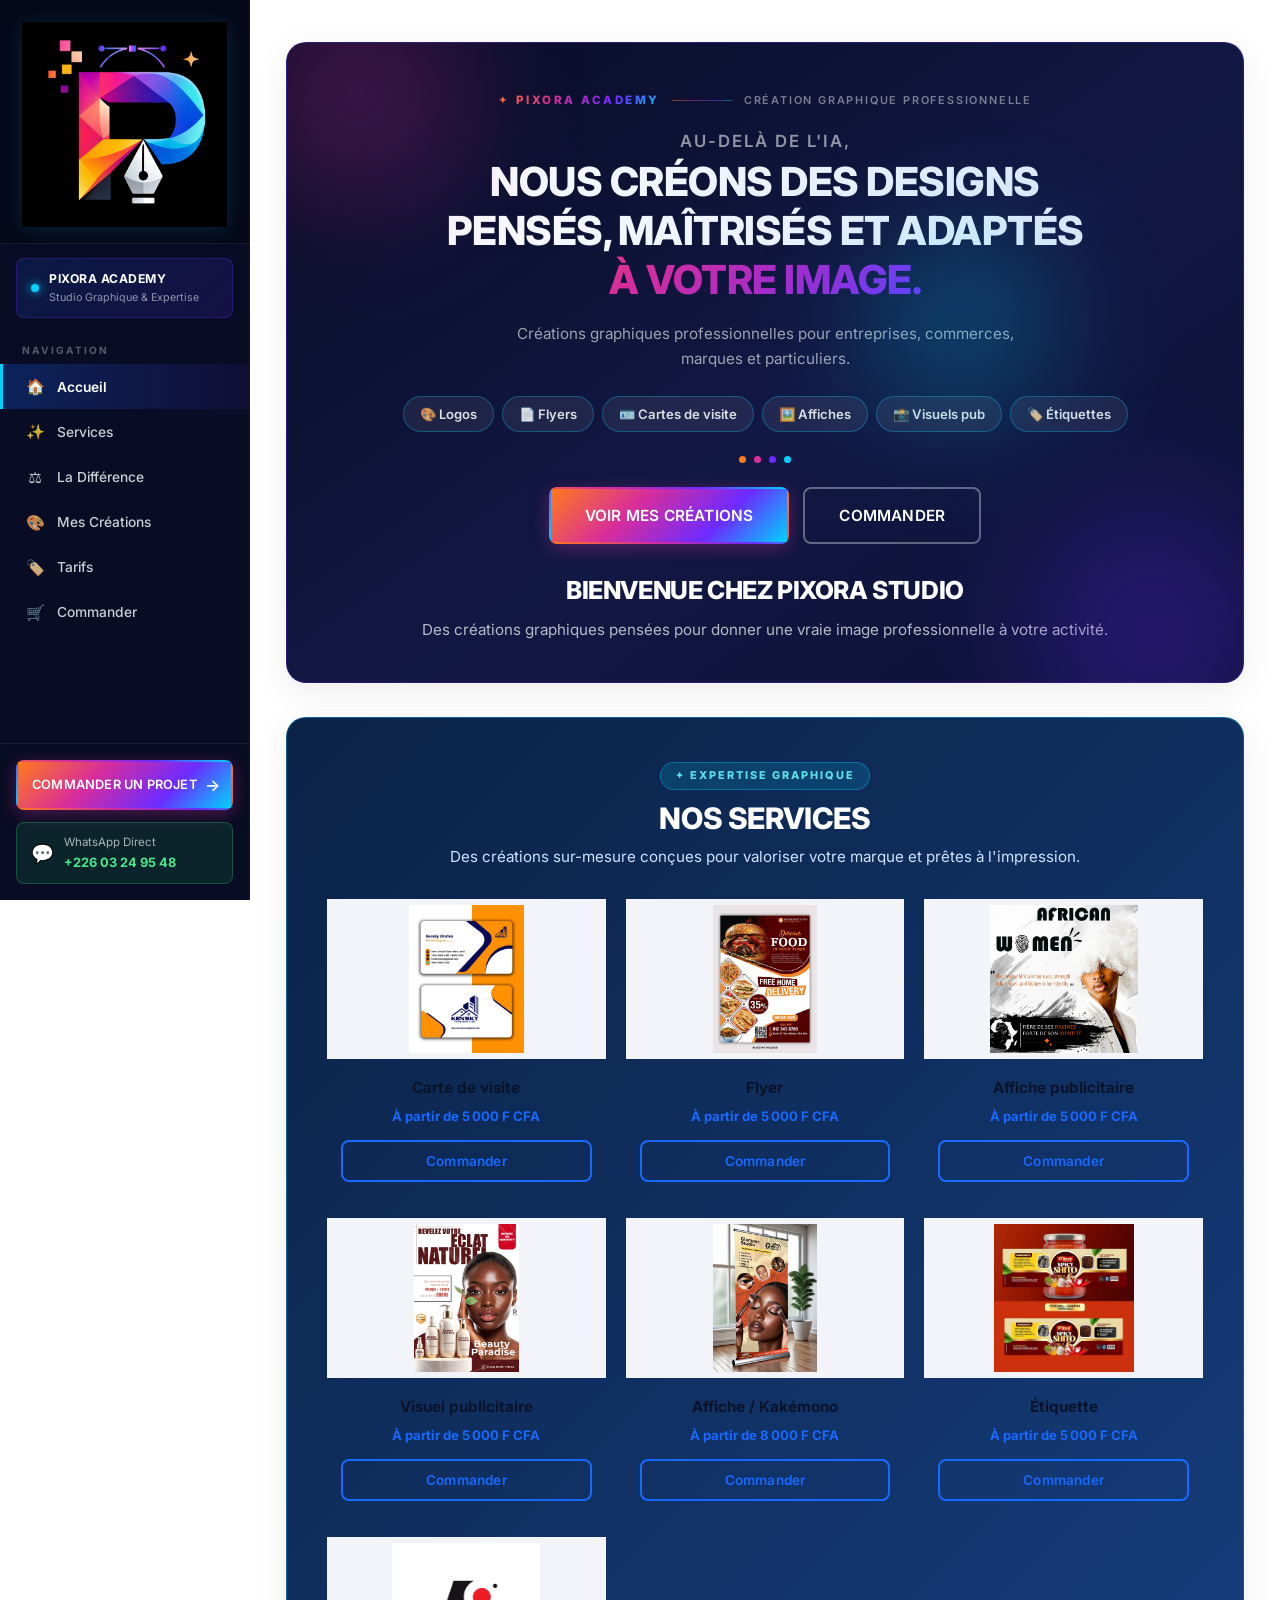
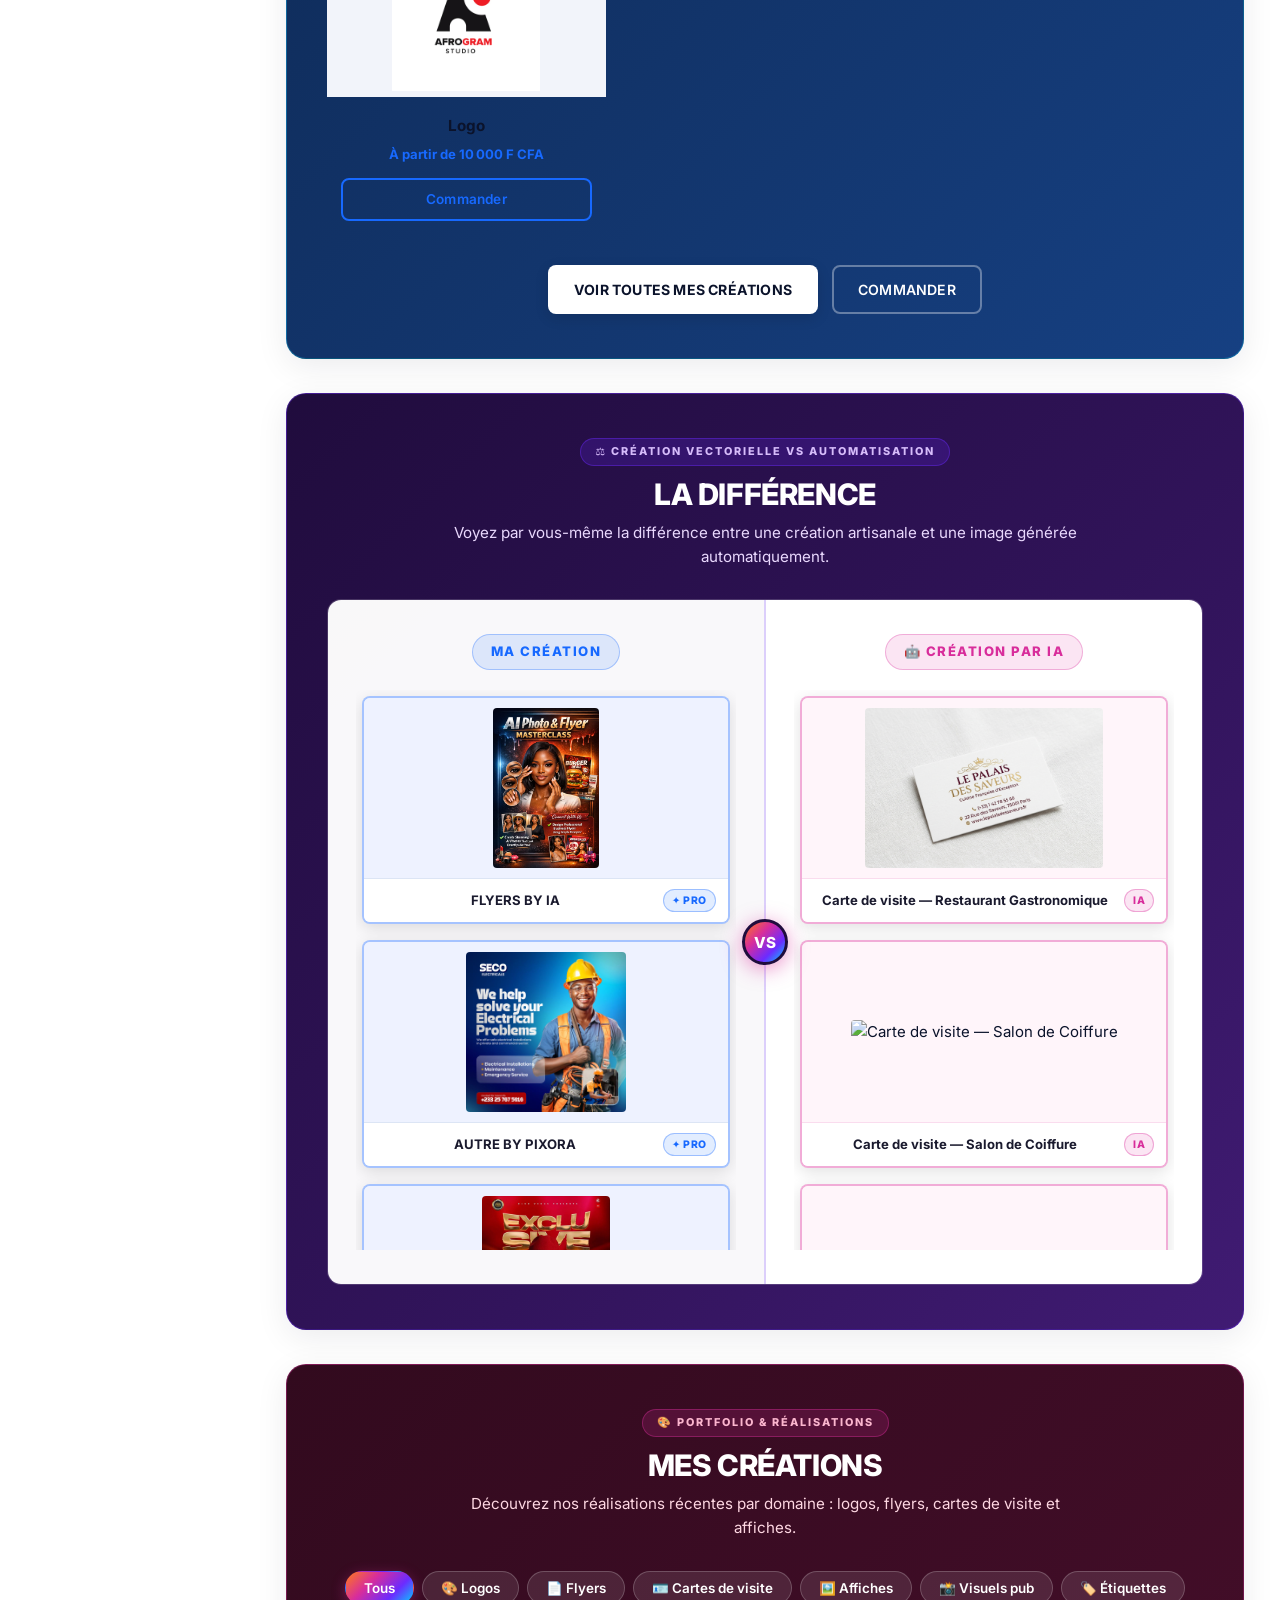
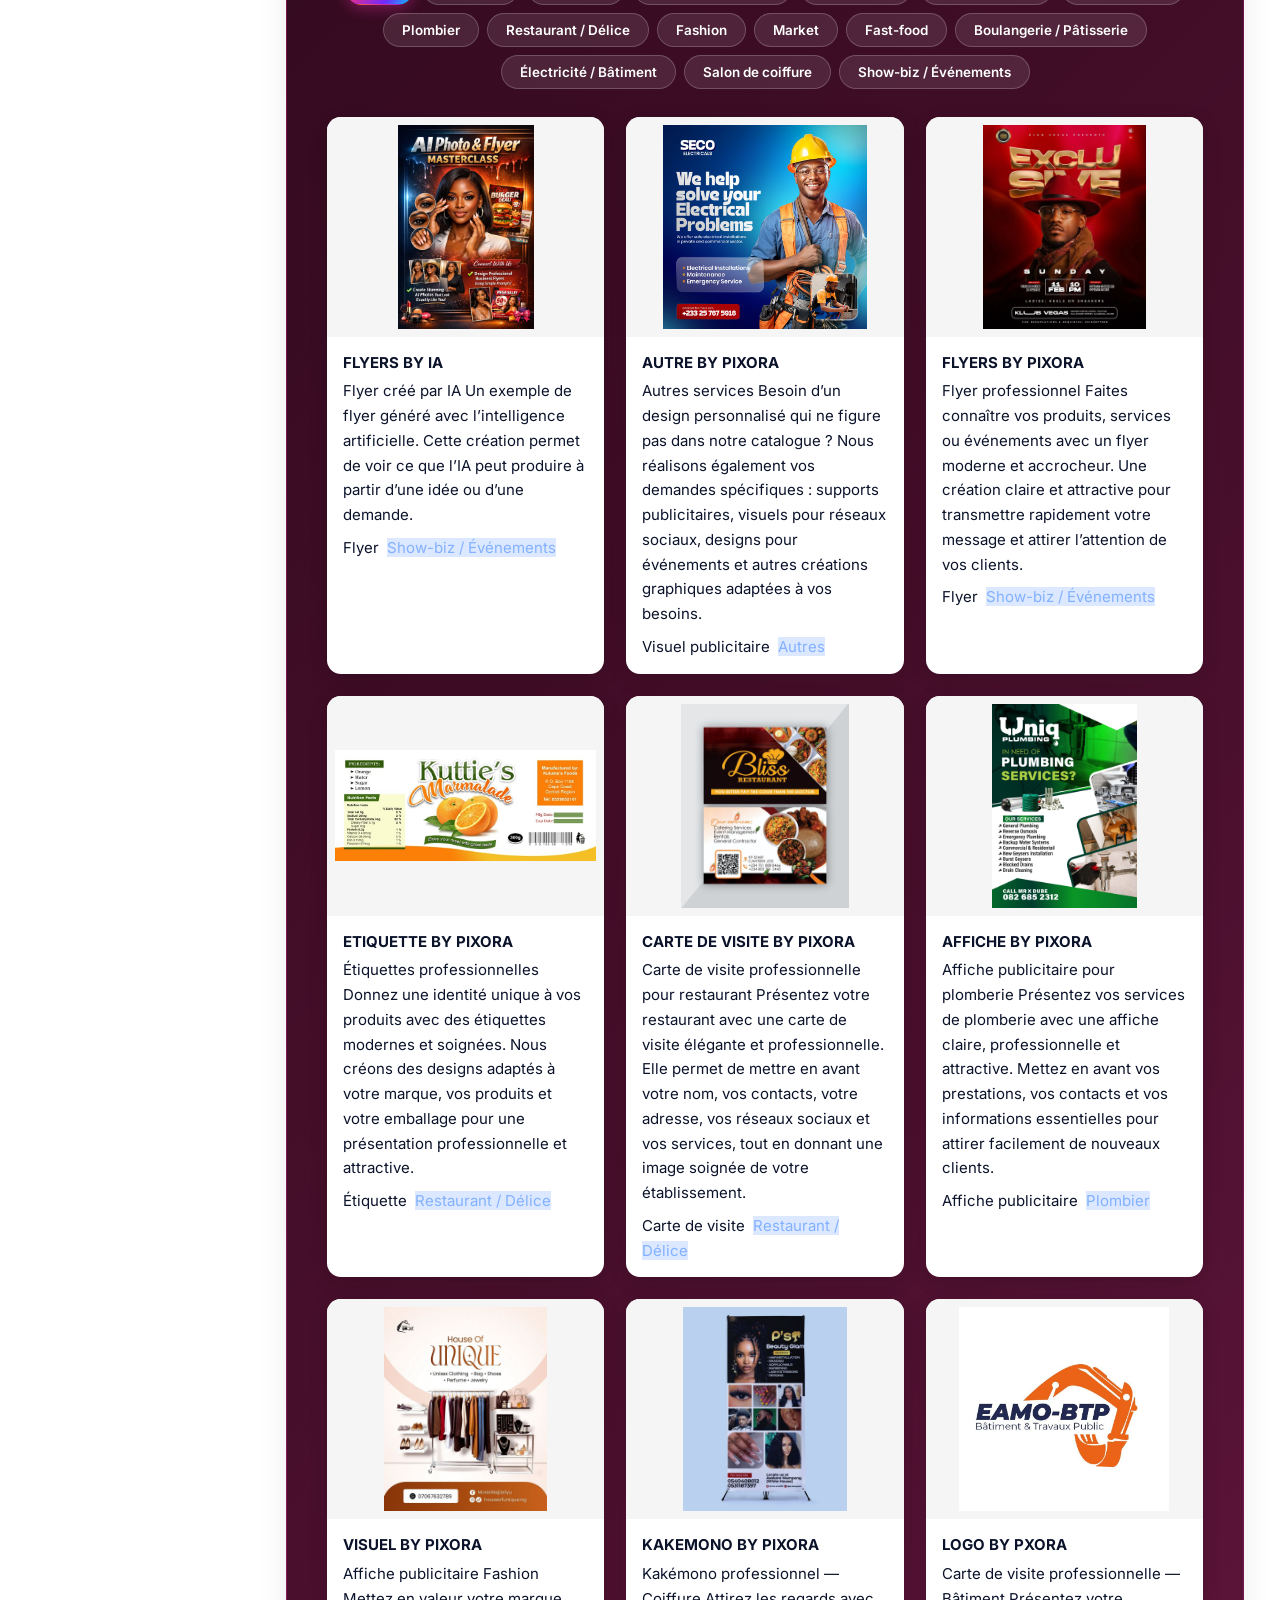
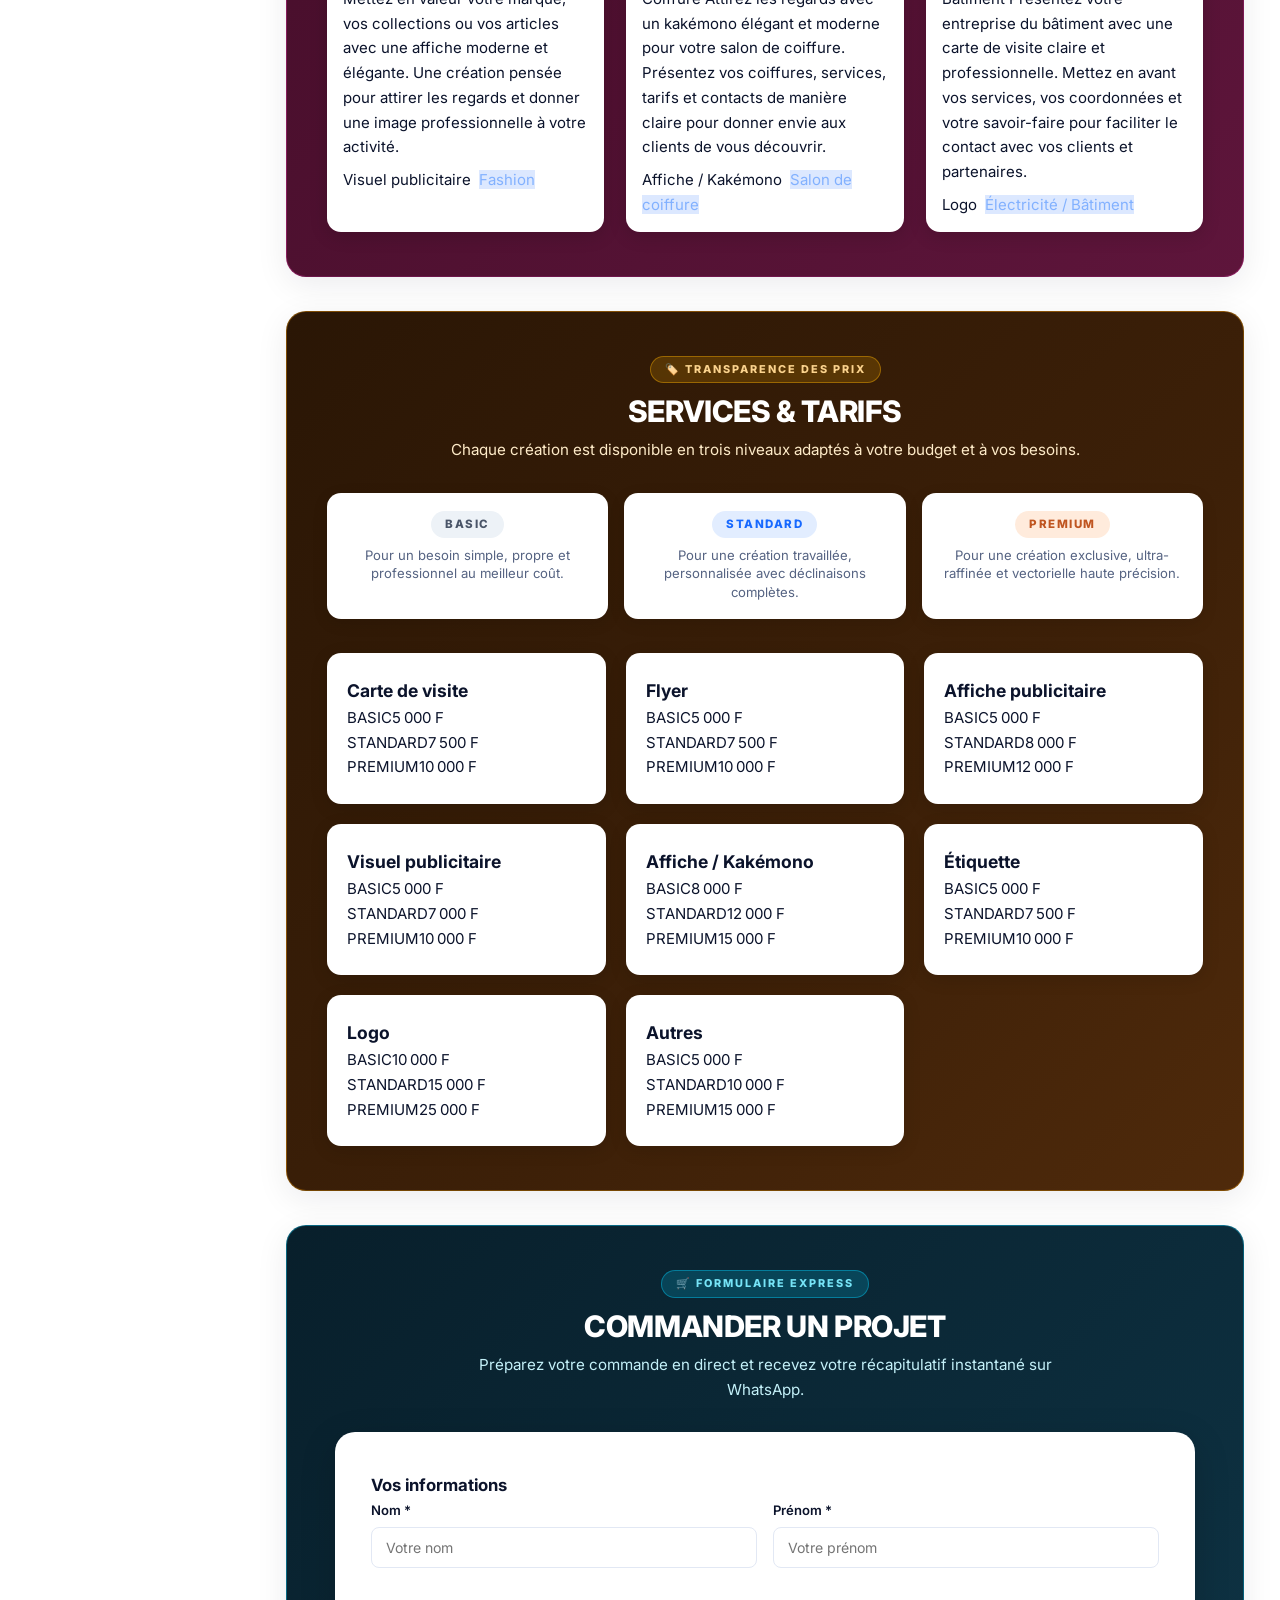
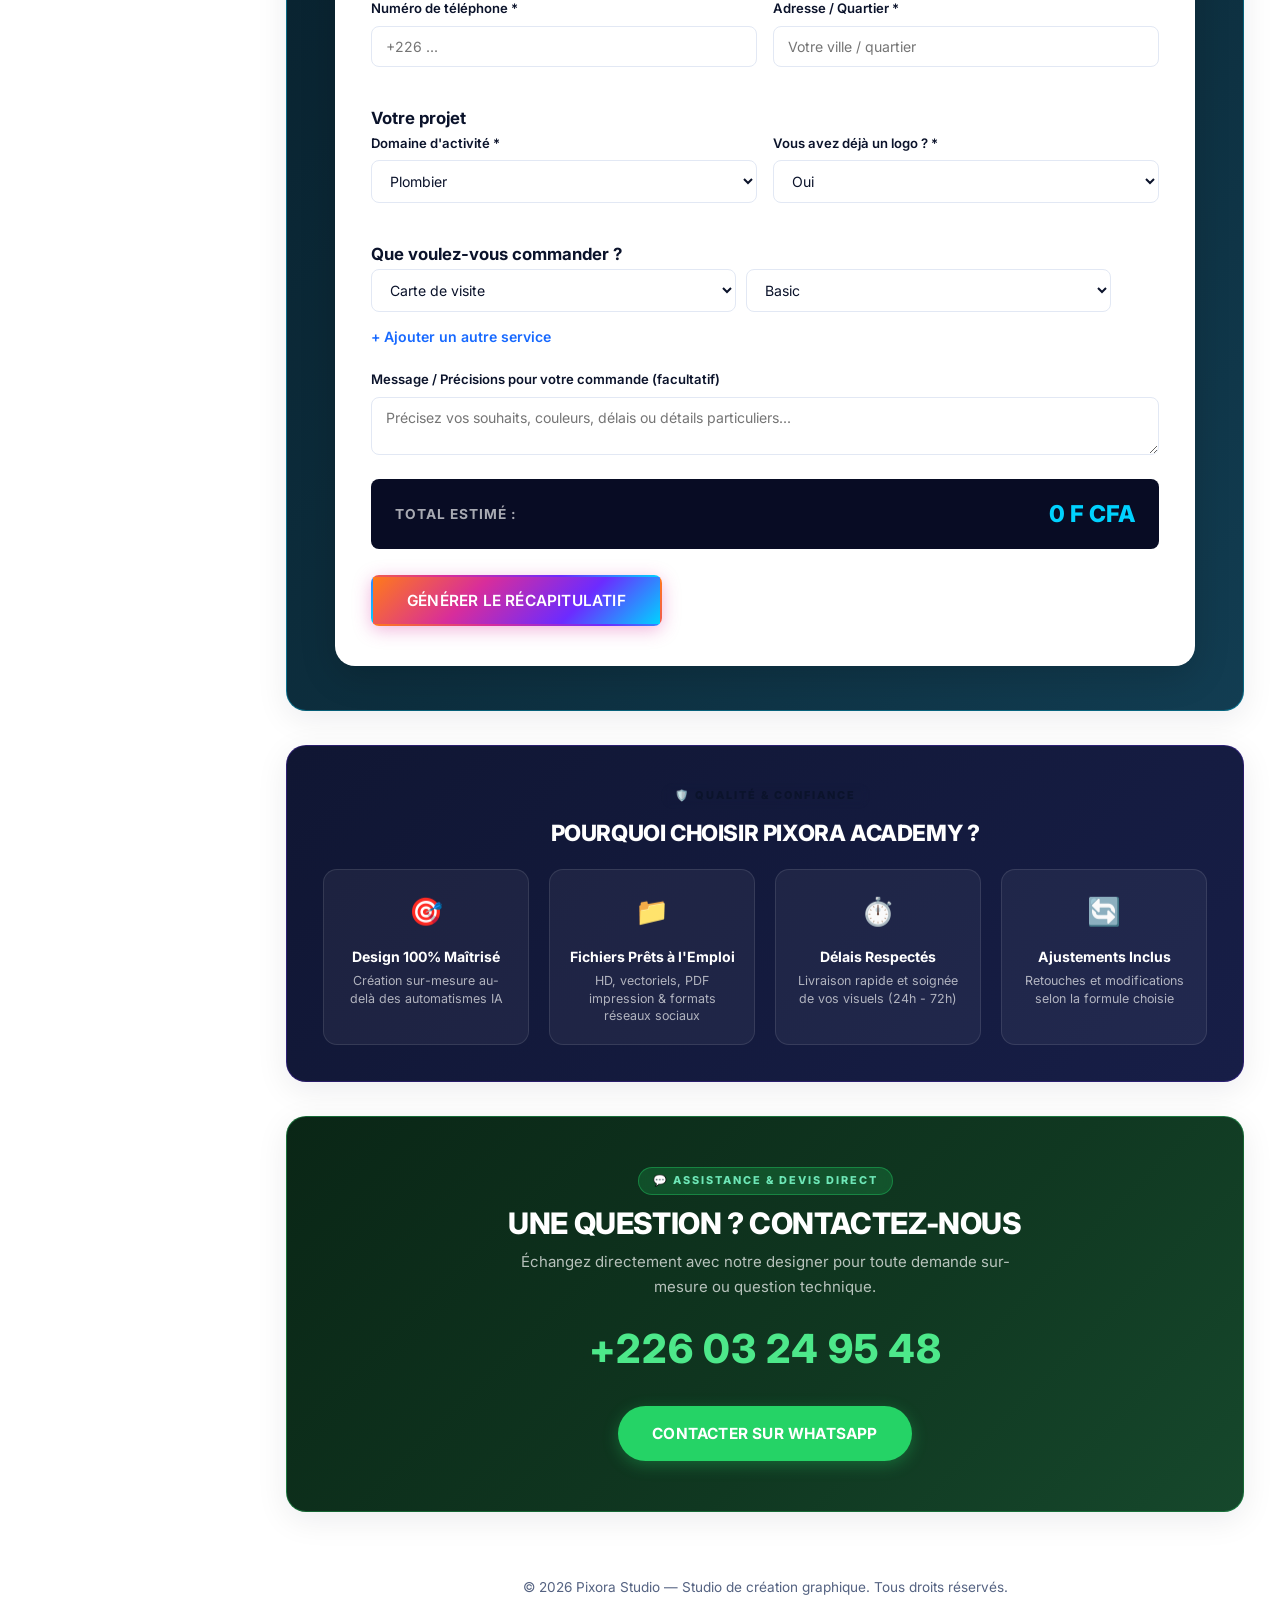
==== commit 92beb4f8: "style(vitrine): align AI gallery cards to exactly mirror Ma Creation frame system with distinct bord" ====
--- a/index.html
+++ b/index.html
@@ -12,7 +12,7 @@
     <link rel="preconnect" href="https://fonts.gstatic.com" crossorigin>
     <link href="https://fonts.googleapis.com/css2?family=Inter:ital,wght@0,400;0,500;0,600;0,700;0,800;0,900&display=swap" rel="stylesheet">
 
-    <link rel="stylesheet" href="css/style.css?v=3.1">
+    <link rel="stylesheet" href="css/style.css?v=3.2">
 </head>
 <body>
 
@@ -401,7 +401,7 @@
     <script src="js/data.js?v=3.0"></script>
     <script src="js/data-manager.js?v=3.0"></script>
     <script src="js/ai-seed.js?v=3.0"></script>
-    <script src="js/app.js?v=3.1"></script>
+    <script src="js/app.js?v=3.2"></script>
 
     <!-- GESTION DE LA NAVIGATION & SYNCHRONISATION -->
     <script>
--- a/css/style.css
+++ b/css/style.css
@@ -754,7 +754,7 @@
     z-index: 5;
     border: 3px solid #200C3D;
 }
-/* Galerie IA — chaque création dans son propre cadre */
+/* Galerie IA — chaque création dans son propre cadre visible */
 .ai-gallery-grid {
     display: grid;
     grid-template-columns: repeat(auto-fill, minmax(200px, 1fr));
@@ -774,30 +774,30 @@
     border-radius: 4px;
 }
 .ai-gallery-item {
-    background: #FFFFFF;
-    border: 1.5px solid rgba(216, 45, 155, 0.2);
+    background: #FFF0F7;
+    border: 2px solid rgba(216, 45, 155, 0.35);
     border-radius: var(--radius-sm);
     overflow: hidden;
     cursor: pointer;
-    box-shadow: 0 4px 14px rgba(0, 0, 0, 0.08);
+    box-shadow: 0 4px 16px rgba(0, 0, 0, 0.12);
     transition: transform 0.22s ease, box-shadow 0.22s ease, border-color 0.22s ease;
     display: flex;
     flex-direction: column;
 }
 .ai-gallery-item:hover {
     transform: translateY(-4px);
-    border-color: rgba(216, 45, 155, 0.6);
-    box-shadow: 0 10px 28px rgba(216, 45, 155, 0.3);
+    border-color: rgba(216, 45, 155, 0.85);
+    box-shadow: 0 10px 28px rgba(216, 45, 155, 0.35);
 }
 .ai-gallery-img-wrap {
     width: 100%;
     height: 180px;
-    background: #FAFAFC;
+    background: #FFF5FA;
     display: flex;
     align-items: center;
     justify-content: center;
     overflow: hidden;
-    padding: 8px;
+    padding: 10px;
     position: relative;
 }
 .ai-gallery-img-wrap img {
@@ -817,7 +817,7 @@
 .ai-gallery-info {
     padding: 10px 12px;
     background: #FFFFFF;
-    border-top: 1px solid #ECECF2;
+    border-top: 1.5px solid #FADCEE;
     display: flex;
     align-items: center;
     justify-content: space-between;
@@ -839,7 +839,7 @@
     border-radius: 50px;
     background: rgba(216, 45, 155, 0.12);
     color: #D82D9B;
-    border: 1px solid rgba(216, 45, 155, 0.3);
+    border: 1px solid rgba(216, 45, 155, 0.35);
     font-weight: 800;
     letter-spacing: 0.5px;
 }
@@ -864,20 +864,20 @@
     border-radius: 4px;
 }
 .my-gallery-item {
-    background: #FFFFFF;
-    border: 1.5px solid rgba(23, 105, 255, 0.2);
+    background: #F0F4FF;
+    border: 2px solid rgba(23, 105, 255, 0.35);
     border-radius: var(--radius-sm);
     overflow: hidden;
     cursor: pointer;
-    box-shadow: 0 4px 14px rgba(0, 0, 0, 0.08);
+    box-shadow: 0 4px 16px rgba(0, 0, 0, 0.12);
     transition: transform 0.22s ease, box-shadow 0.22s ease, border-color 0.22s ease;
     display: flex;
     flex-direction: column;
 }
 .my-gallery-item:hover {
     transform: translateY(-4px);
-    border-color: rgba(23, 105, 255, 0.6);
-    box-shadow: 0 10px 28px rgba(23, 105, 255, 0.3);
+    border-color: rgba(23, 105, 255, 0.85);
+    box-shadow: 0 10px 28px rgba(23, 105, 255, 0.35);
 }
 .my-gallery-img-wrap {
     width: 100%;
@@ -887,7 +887,7 @@
     align-items: center;
     justify-content: center;
     overflow: hidden;
-    padding: 8px;
+    padding: 10px;
     position: relative;
 }
 .my-gallery-img-wrap img {
@@ -907,7 +907,7 @@
 .my-gallery-info {
     padding: 10px 12px;
     background: #FFFFFF;
-    border-top: 1px solid #DCE5F5;
+    border-top: 1.5px solid #DCE5F5;
     display: flex;
     align-items: center;
     justify-content: space-between;
@@ -929,7 +929,7 @@
     border-radius: 50px;
     background: rgba(23, 105, 255, 0.12);
     color: #1769FF;
-    border: 1px solid rgba(23, 105, 255, 0.3);
+    border: 1px solid rgba(23, 105, 255, 0.35);
     font-weight: 800;
     letter-spacing: 0.5px;
 }
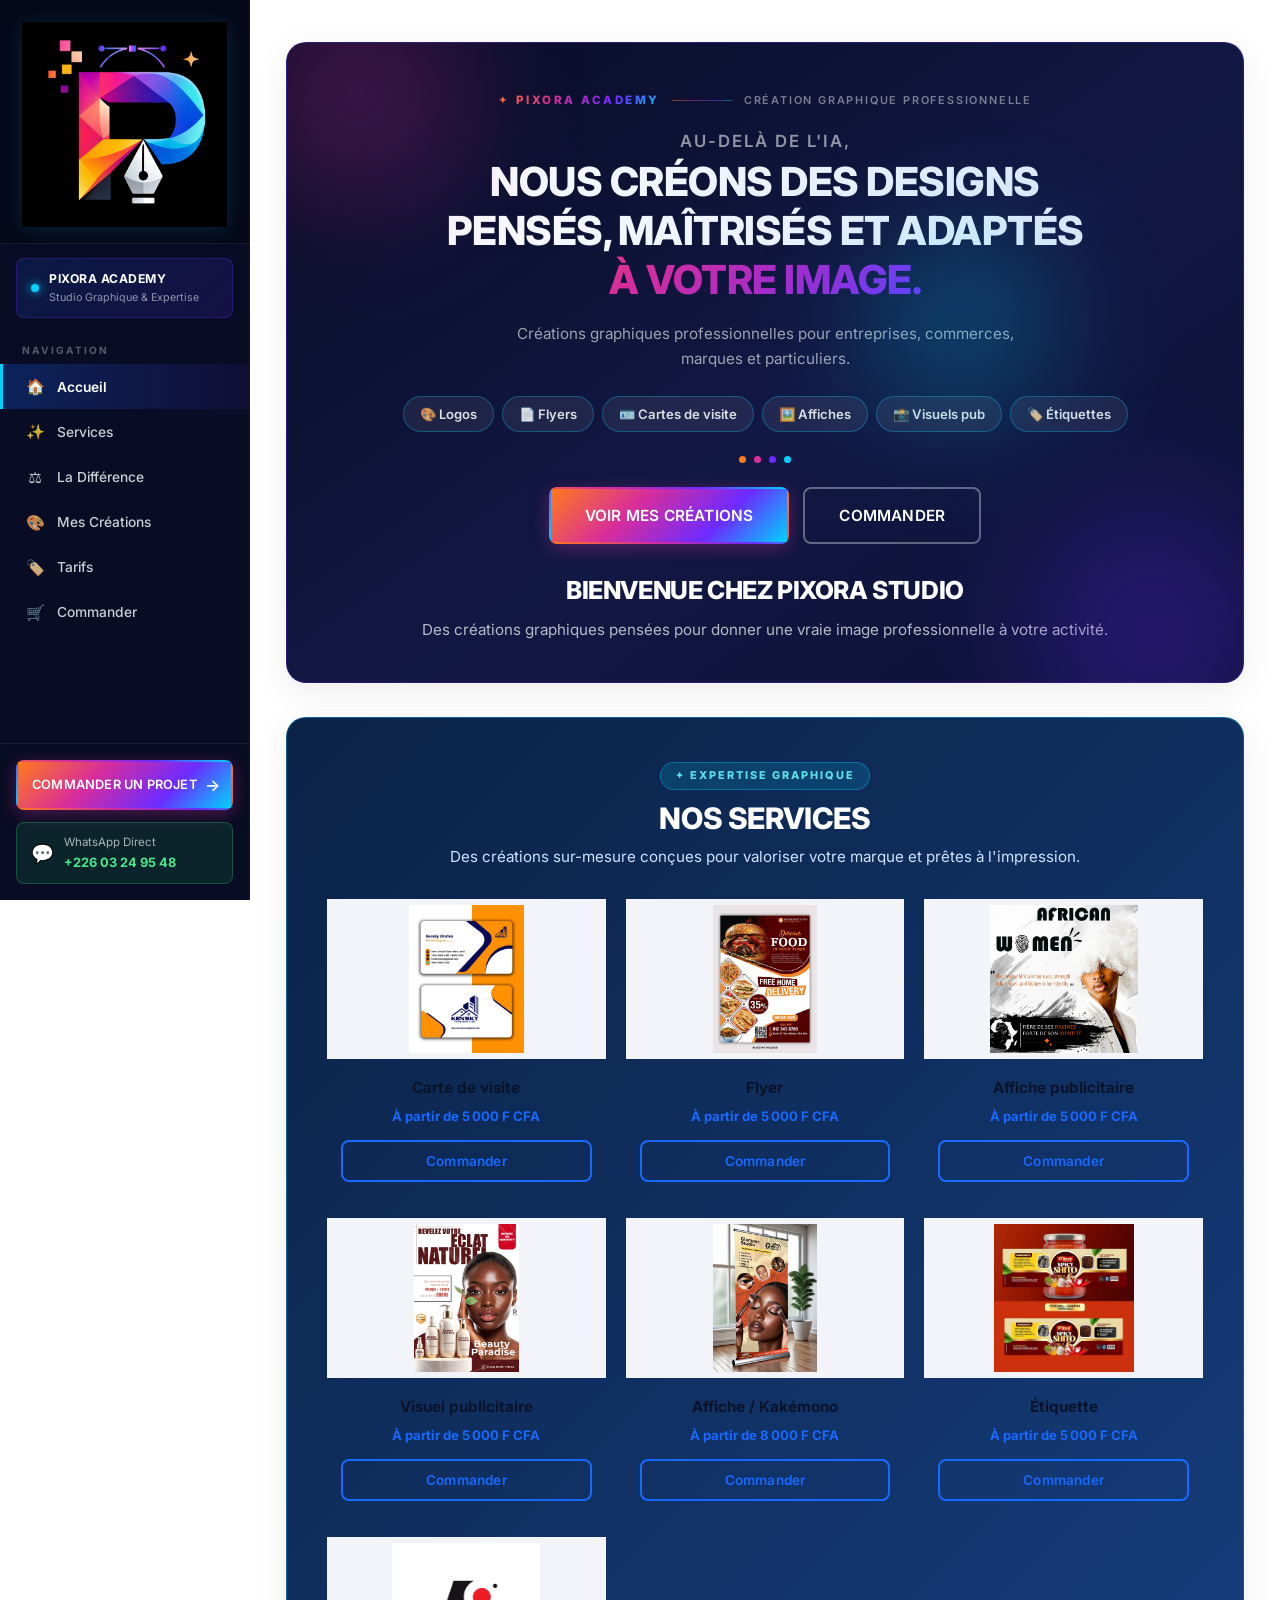
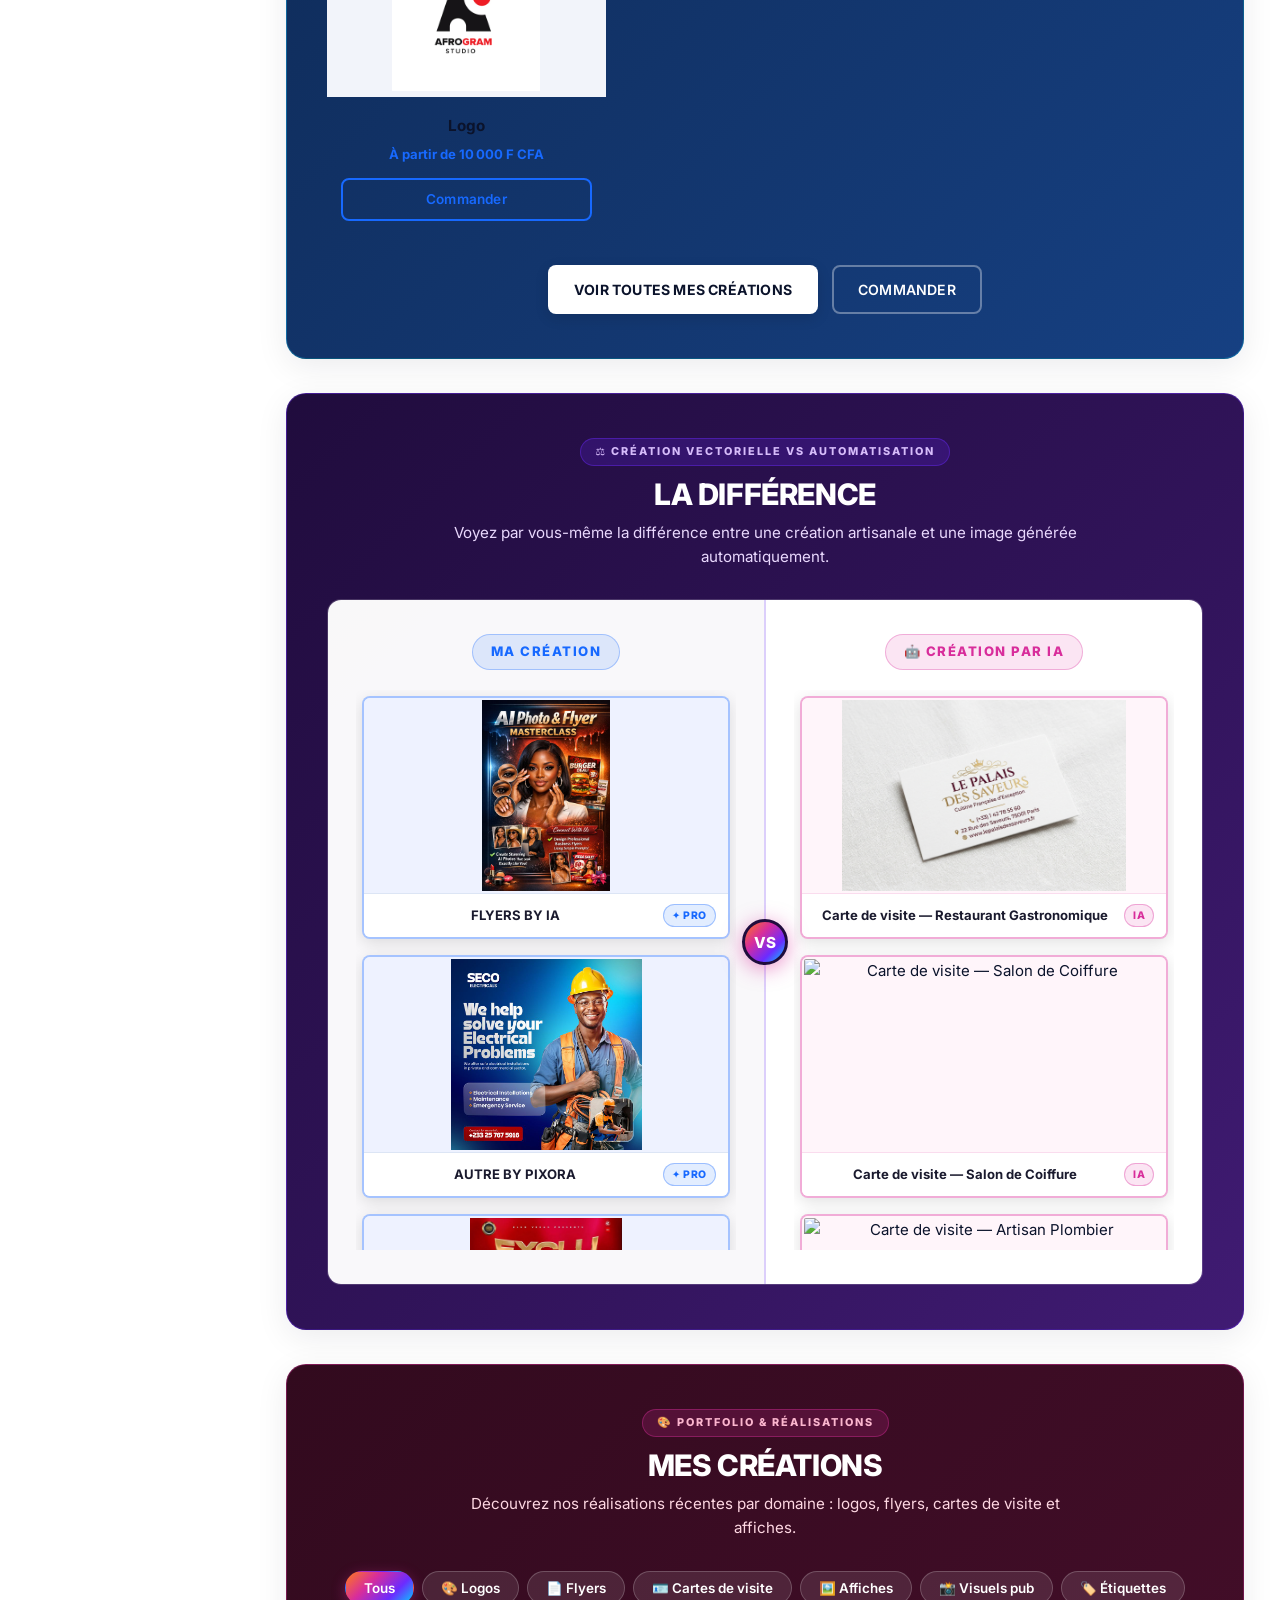
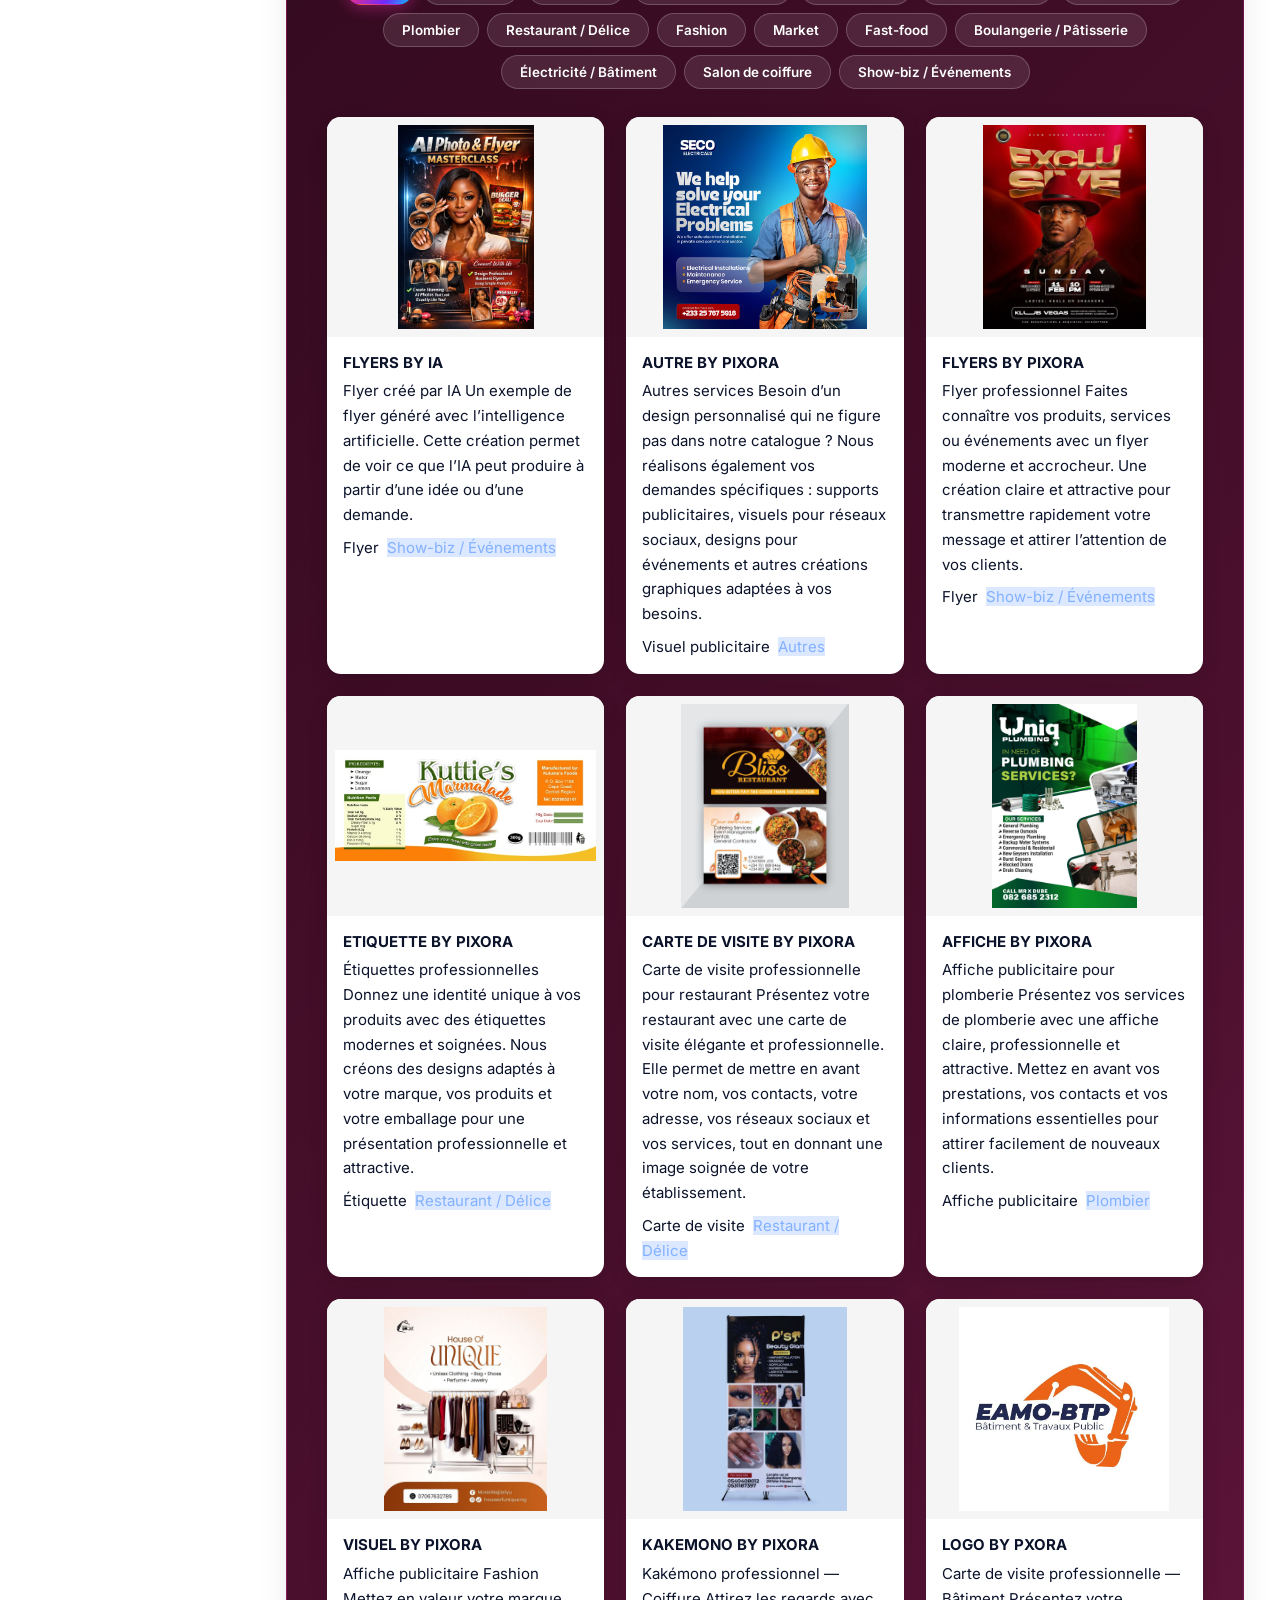
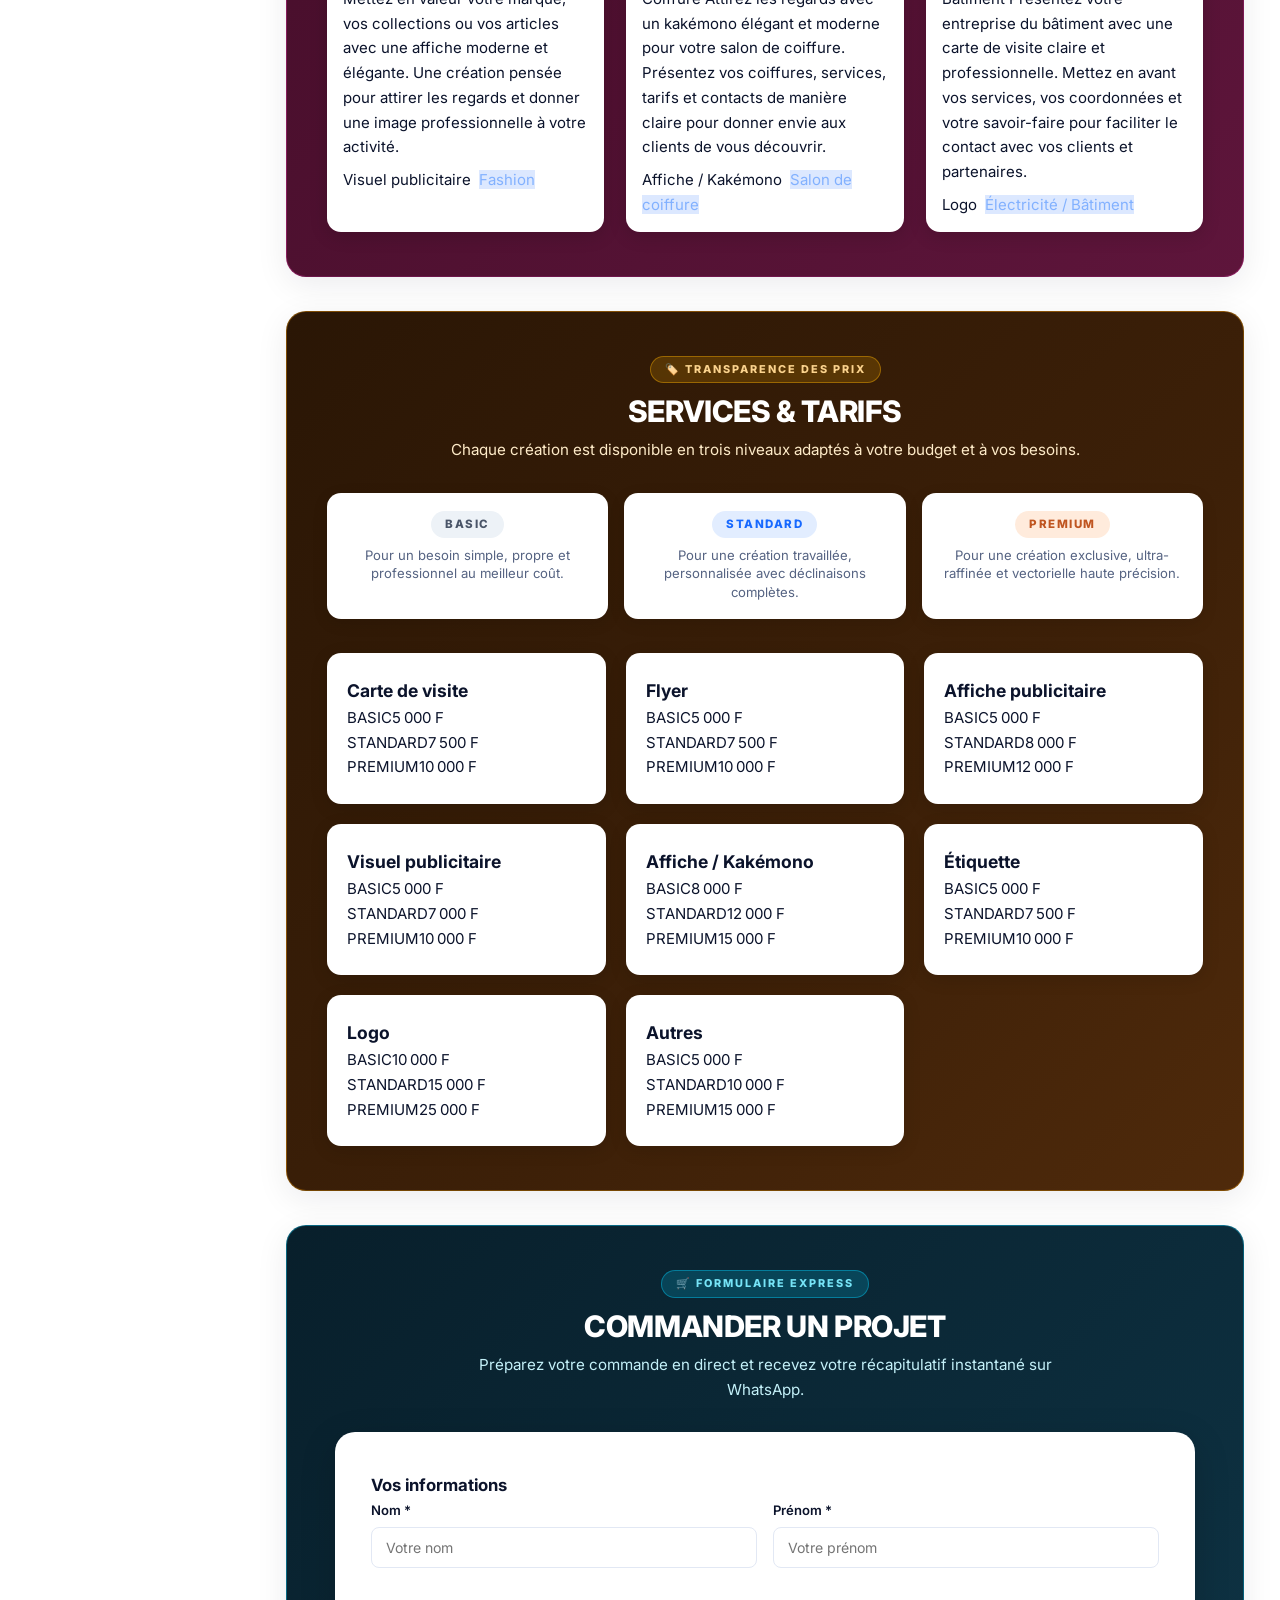
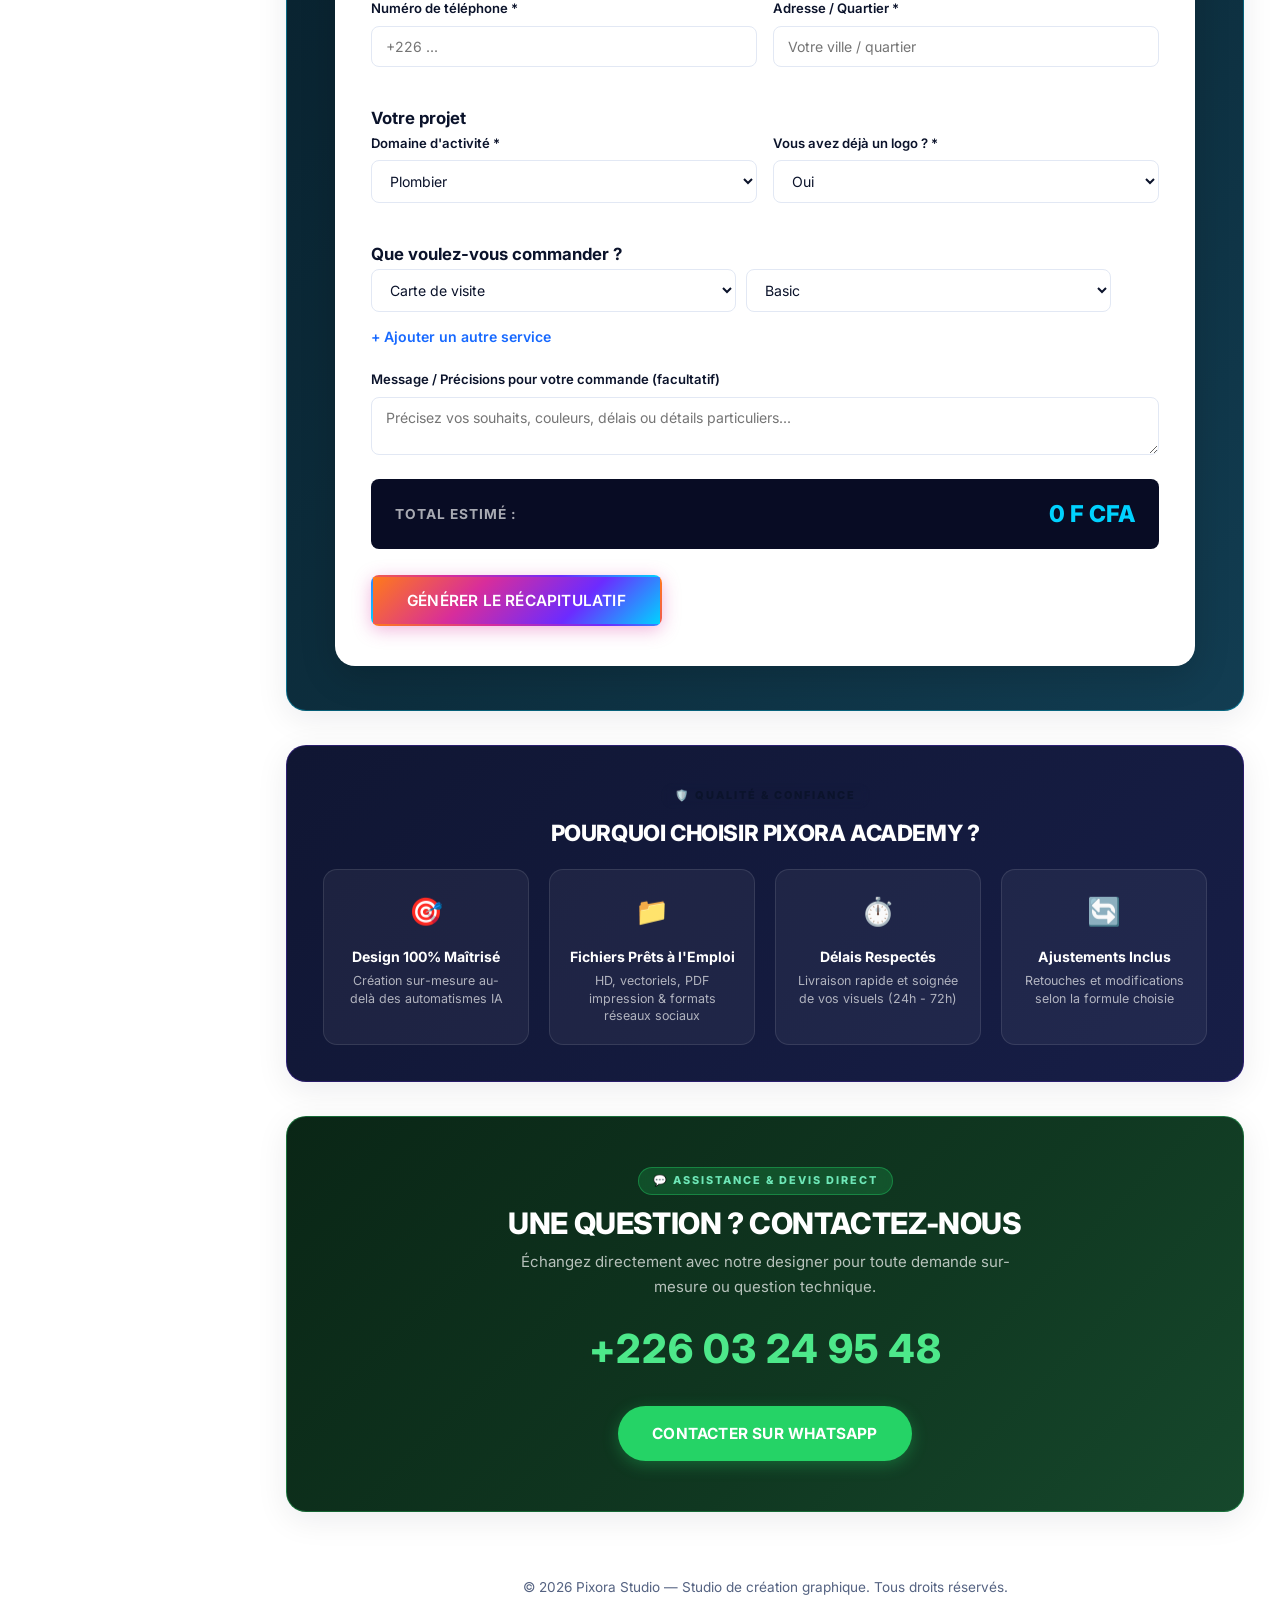
==== commit fe5001f6: "style: maximize image size and visibility within cards without altering card dimensions" ====
--- a/index.html
+++ b/index.html
@@ -12,7 +12,7 @@
     <link rel="preconnect" href="https://fonts.gstatic.com" crossorigin>
     <link href="https://fonts.googleapis.com/css2?family=Inter:ital,wght@0,400;0,500;0,600;0,700;0,800;0,900&display=swap" rel="stylesheet">
 
-    <link rel="stylesheet" href="css/style.css?v=3.2">
+    <link rel="stylesheet" href="css/style.css?v=3.3">
 </head>
 <body>
 
--- a/css/style.css
+++ b/css/style.css
@@ -791,25 +791,27 @@
 }
 .ai-gallery-img-wrap {
     width: 100%;
-    height: 180px;
+    height: 195px;
     background: #FFF5FA;
     display: flex;
     align-items: center;
     justify-content: center;
     overflow: hidden;
-    padding: 10px;
+    padding: 2px;
     position: relative;
 }
 .ai-gallery-img-wrap img {
+    width: 100%;
+    height: 100%;
     max-width: 100%;
     max-height: 100%;
-    width: auto;
-    height: auto;
     object-fit: contain;
+    object-position: center;
     display: block;
     box-shadow: none;
-    border-radius: 4px;
+    border-radius: 2px;
     transition: transform 0.25s ease;
+    image-rendering: -webkit-optimize-contrast;
 }
 .ai-gallery-item:hover .ai-gallery-img-wrap img {
     transform: scale(1.04);
@@ -881,25 +883,27 @@
 }
 .my-gallery-img-wrap {
     width: 100%;
-    height: 180px;
+    height: 195px;
     background: #EEF2FF;
     display: flex;
     align-items: center;
     justify-content: center;
     overflow: hidden;
-    padding: 10px;
+    padding: 2px;
     position: relative;
 }
 .my-gallery-img-wrap img {
+    width: 100%;
+    height: 100%;
     max-width: 100%;
     max-height: 100%;
-    width: auto;
-    height: auto;
     object-fit: contain;
+    object-position: center;
     display: block;
     box-shadow: none;
-    border-radius: 4px;
+    border-radius: 2px;
     transition: transform 0.25s ease;
+    image-rendering: -webkit-optimize-contrast;
 }
 .my-gallery-item:hover .my-gallery-img-wrap img {
     transform: scale(1.04);
@@ -1492,8 +1496,8 @@
         padding: 4px;
     }
     .ai-gallery-img-wrap, .my-gallery-img-wrap {
-        height: 145px;
-        padding: 6px;
+        height: 155px;
+        padding: 2px;
     }
     .ai-gallery-title, .my-gallery-title {
         font-size: 0.76rem;
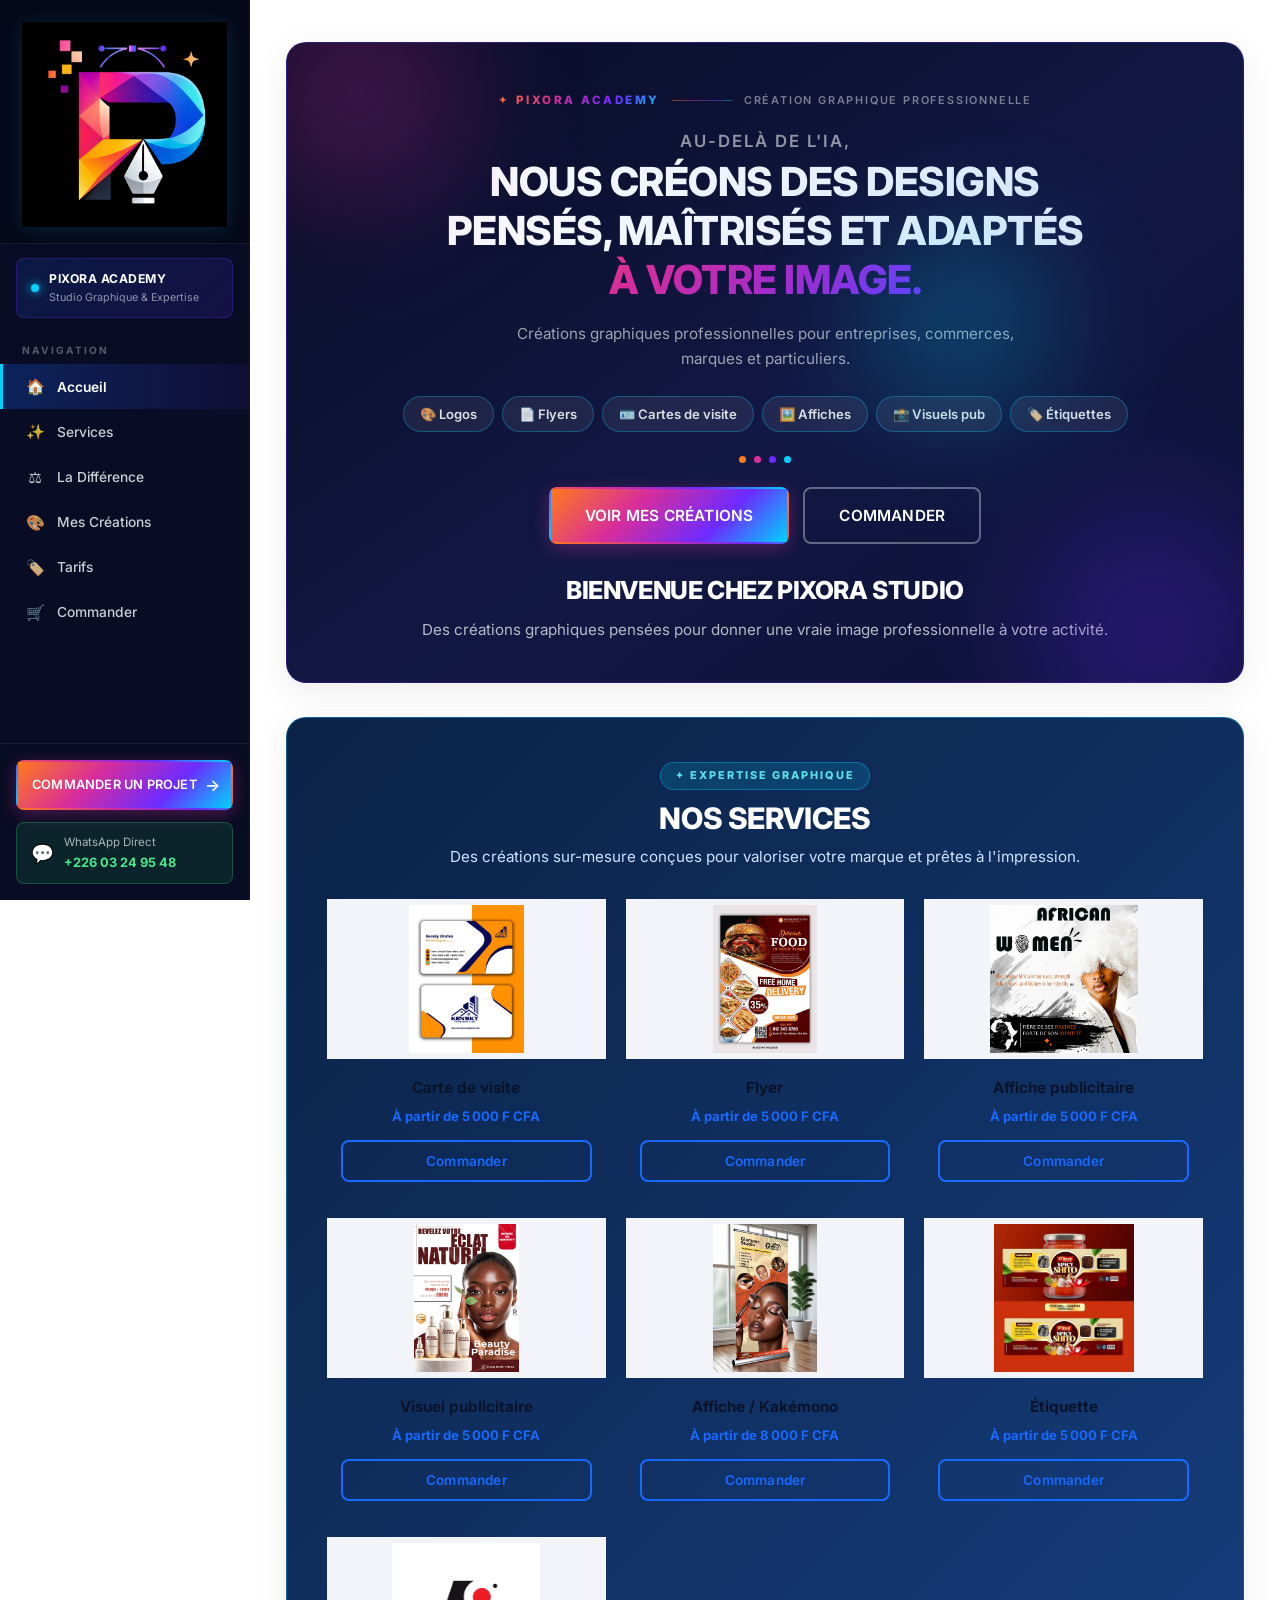
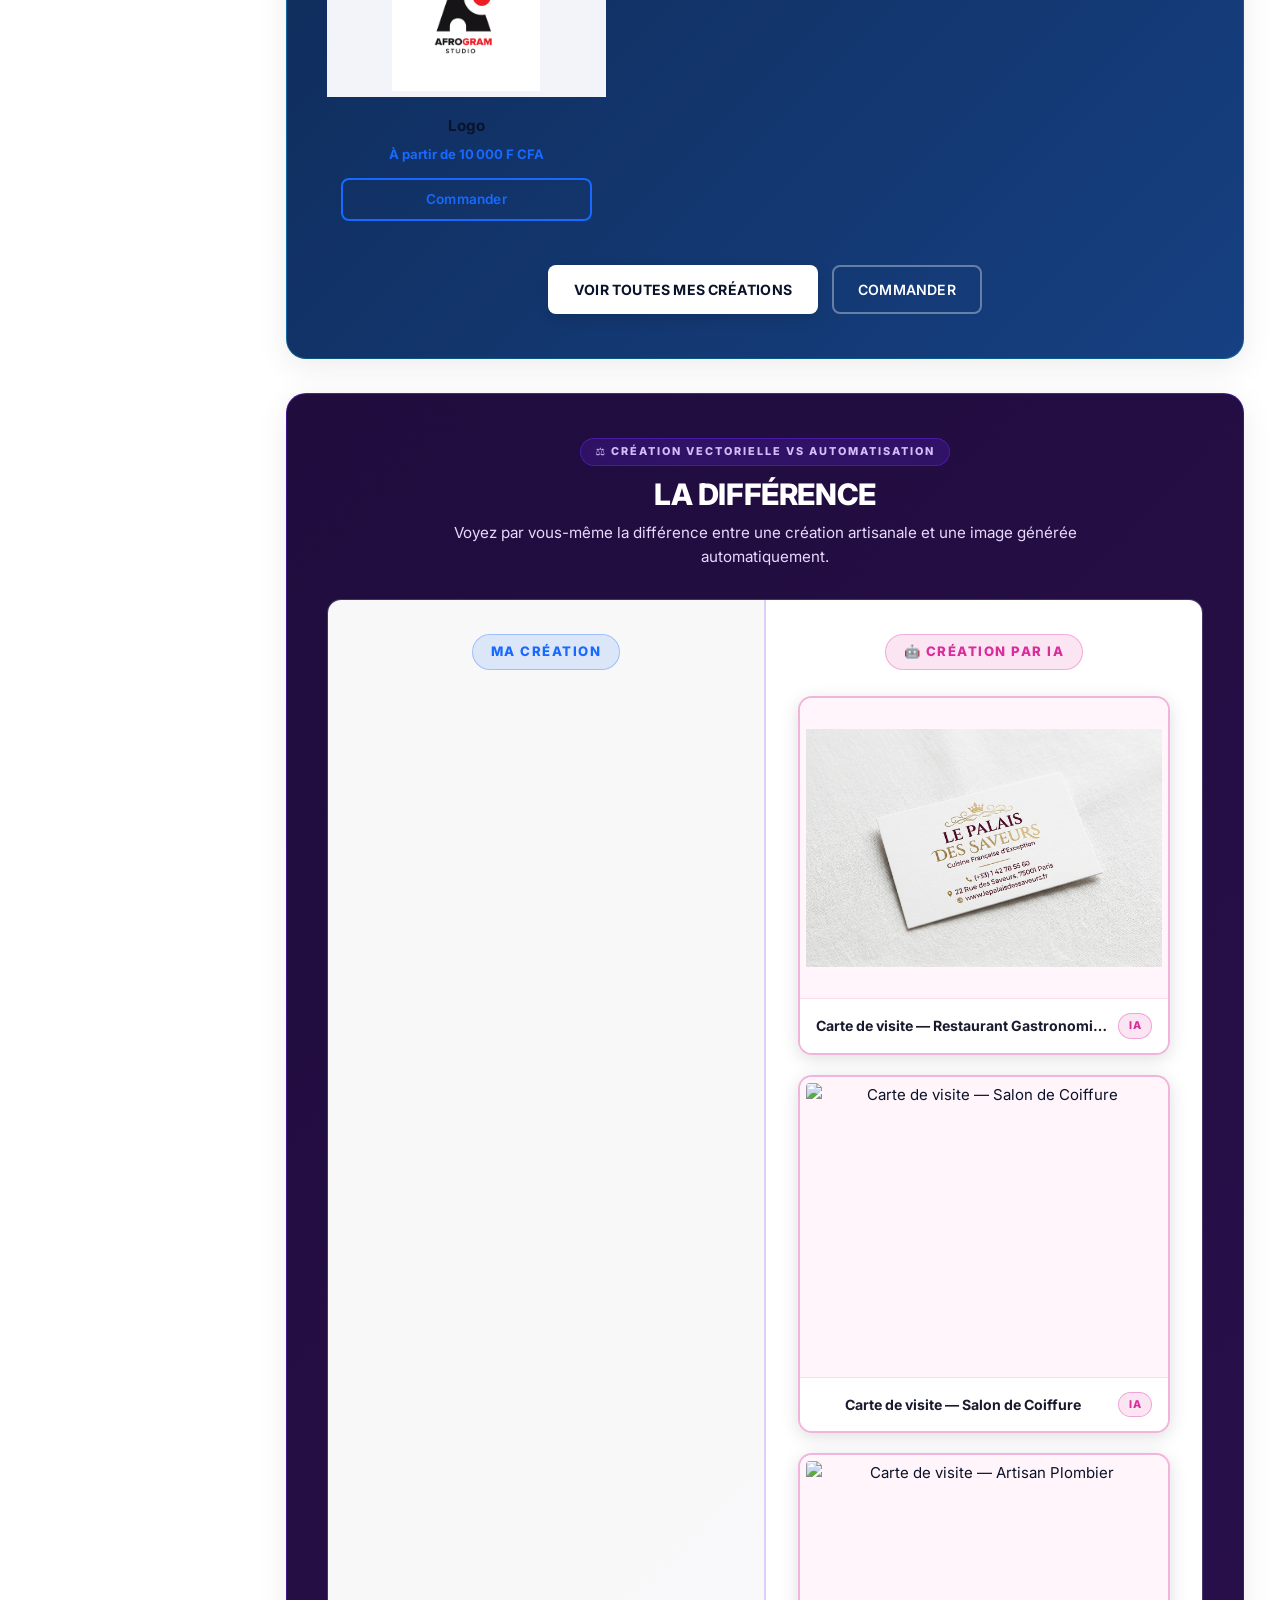
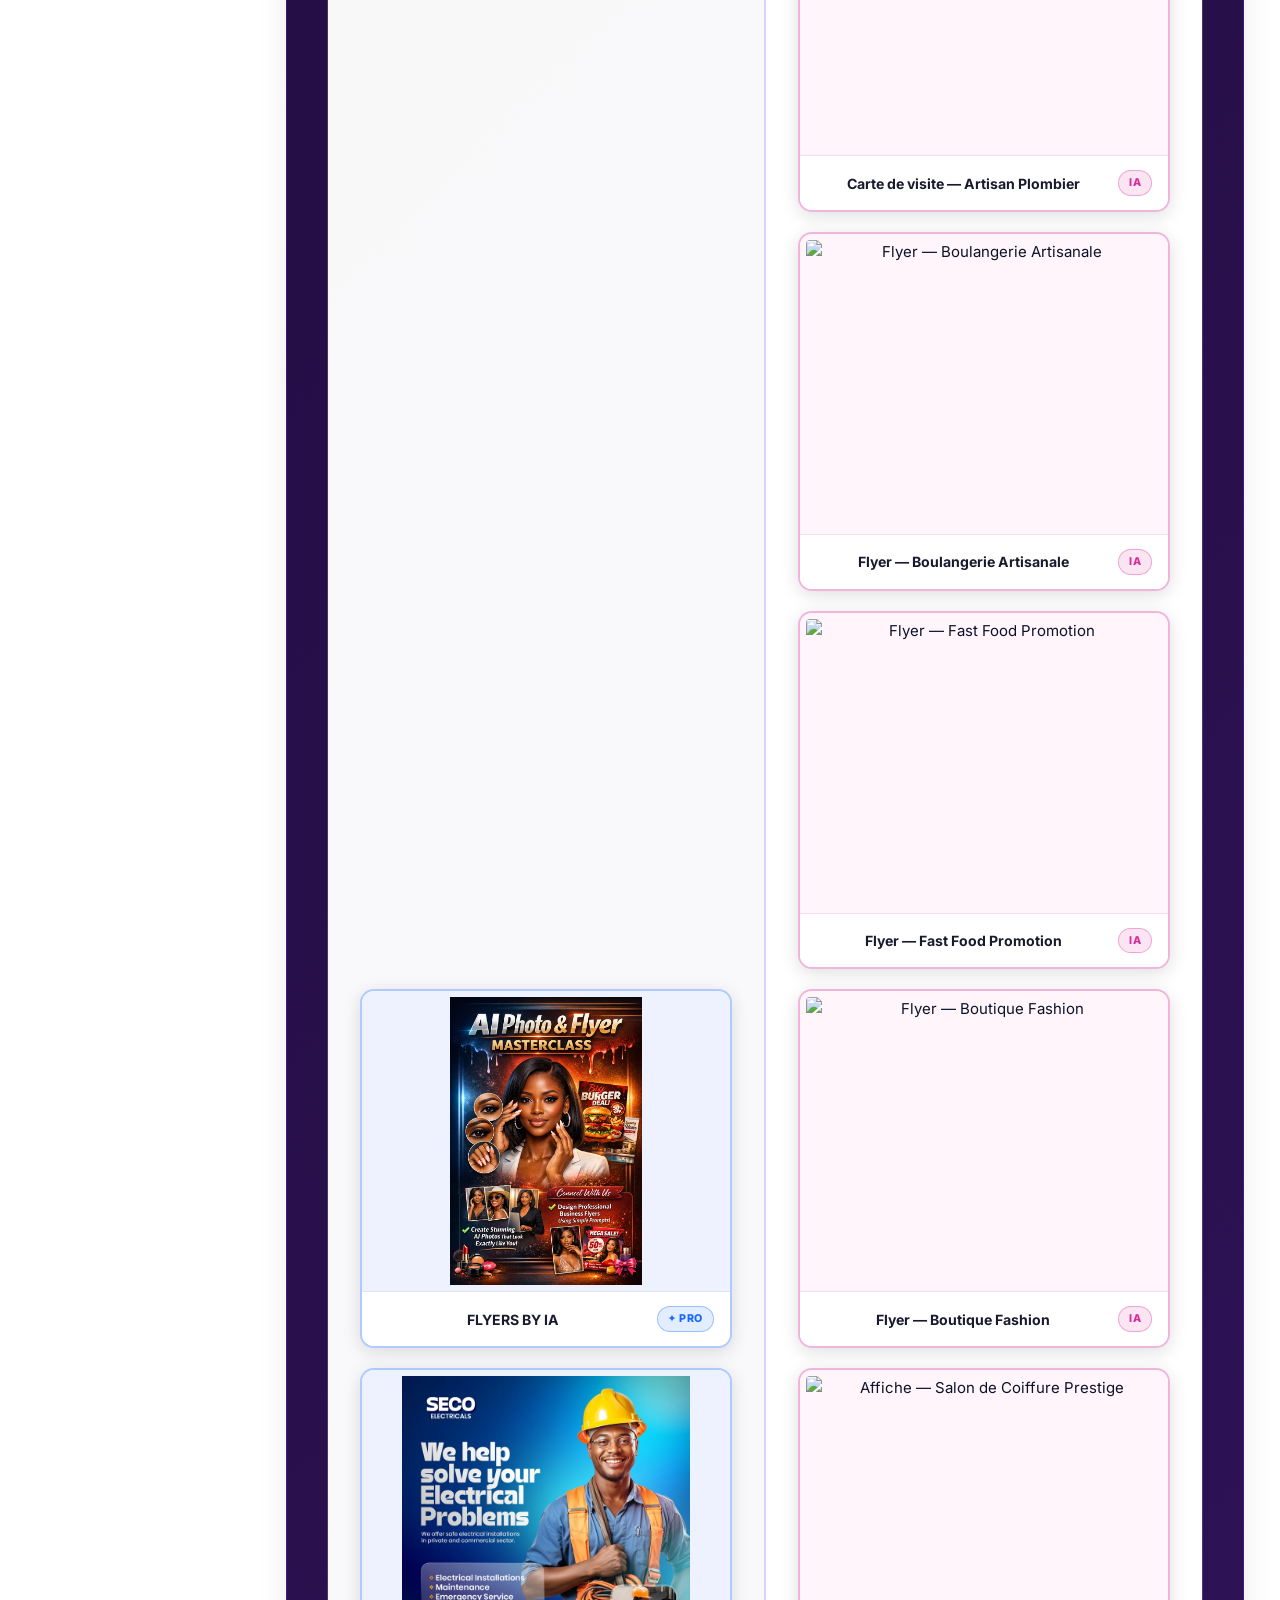
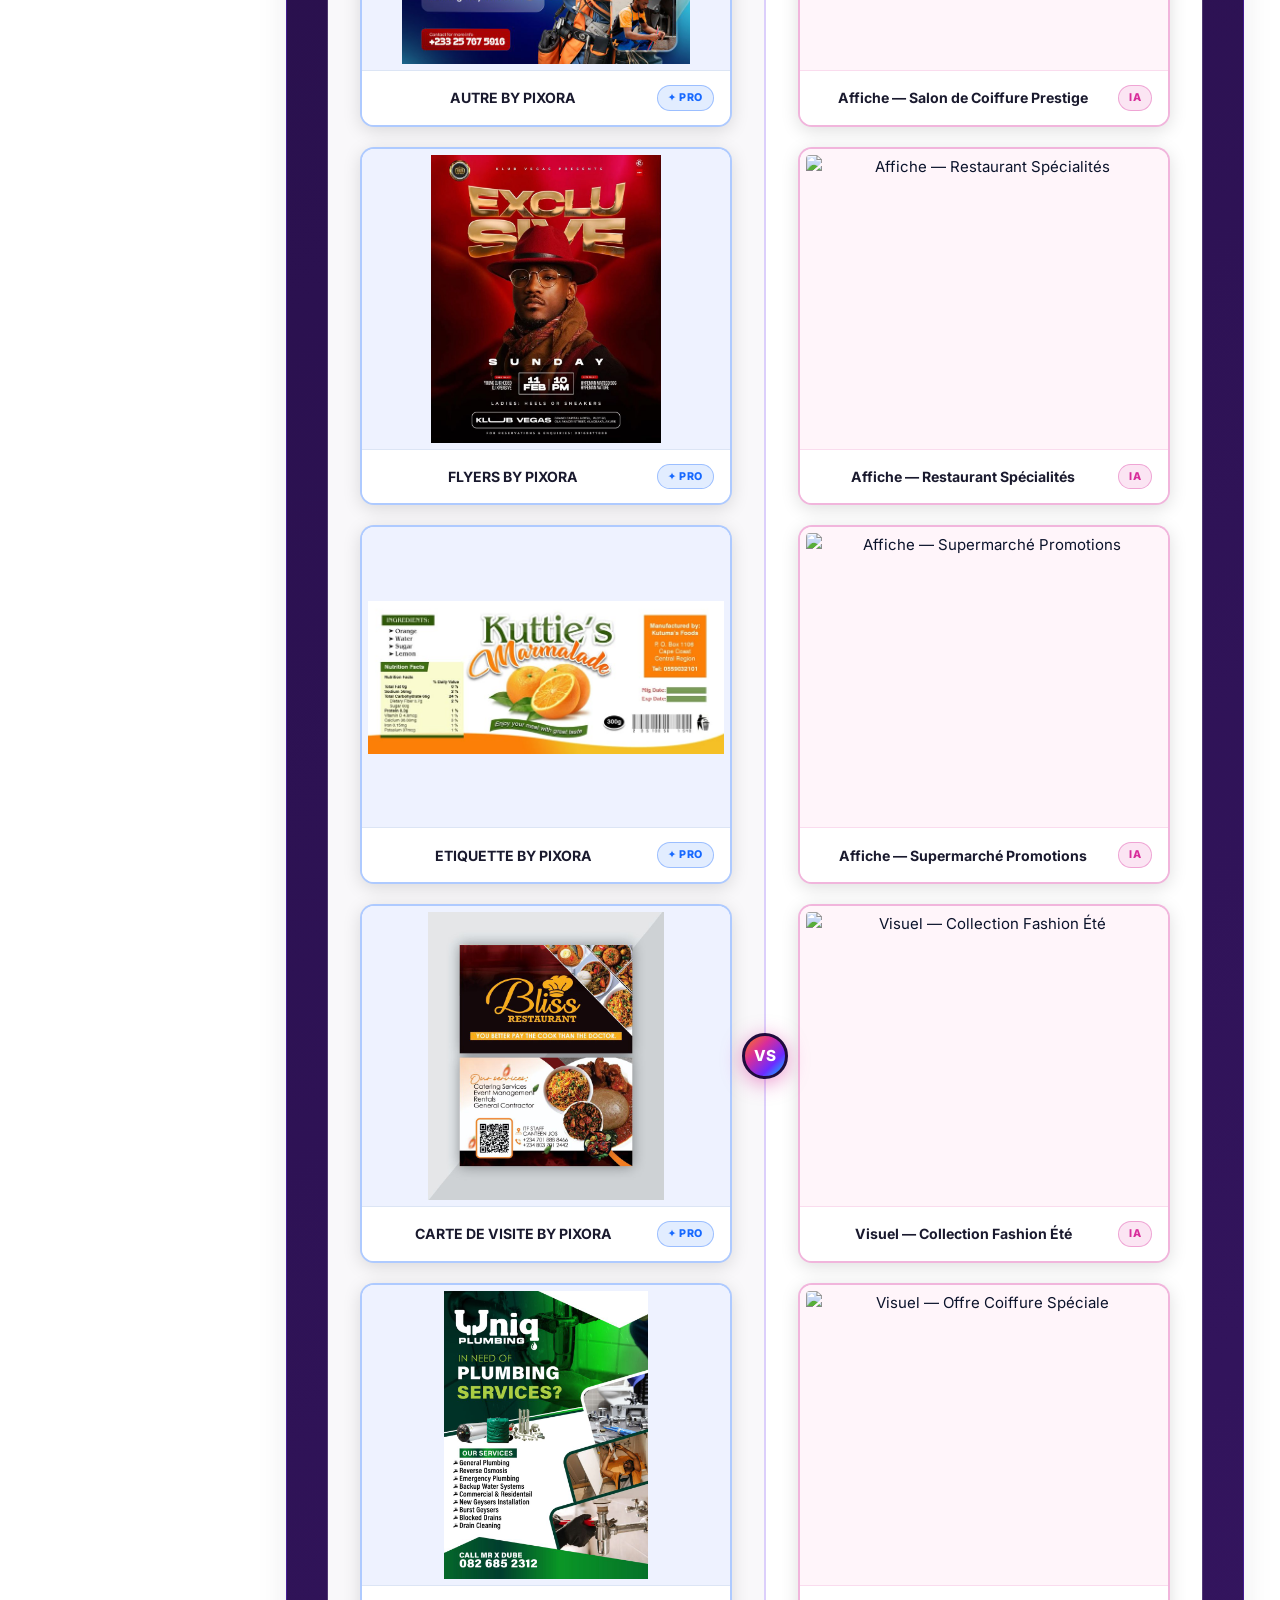
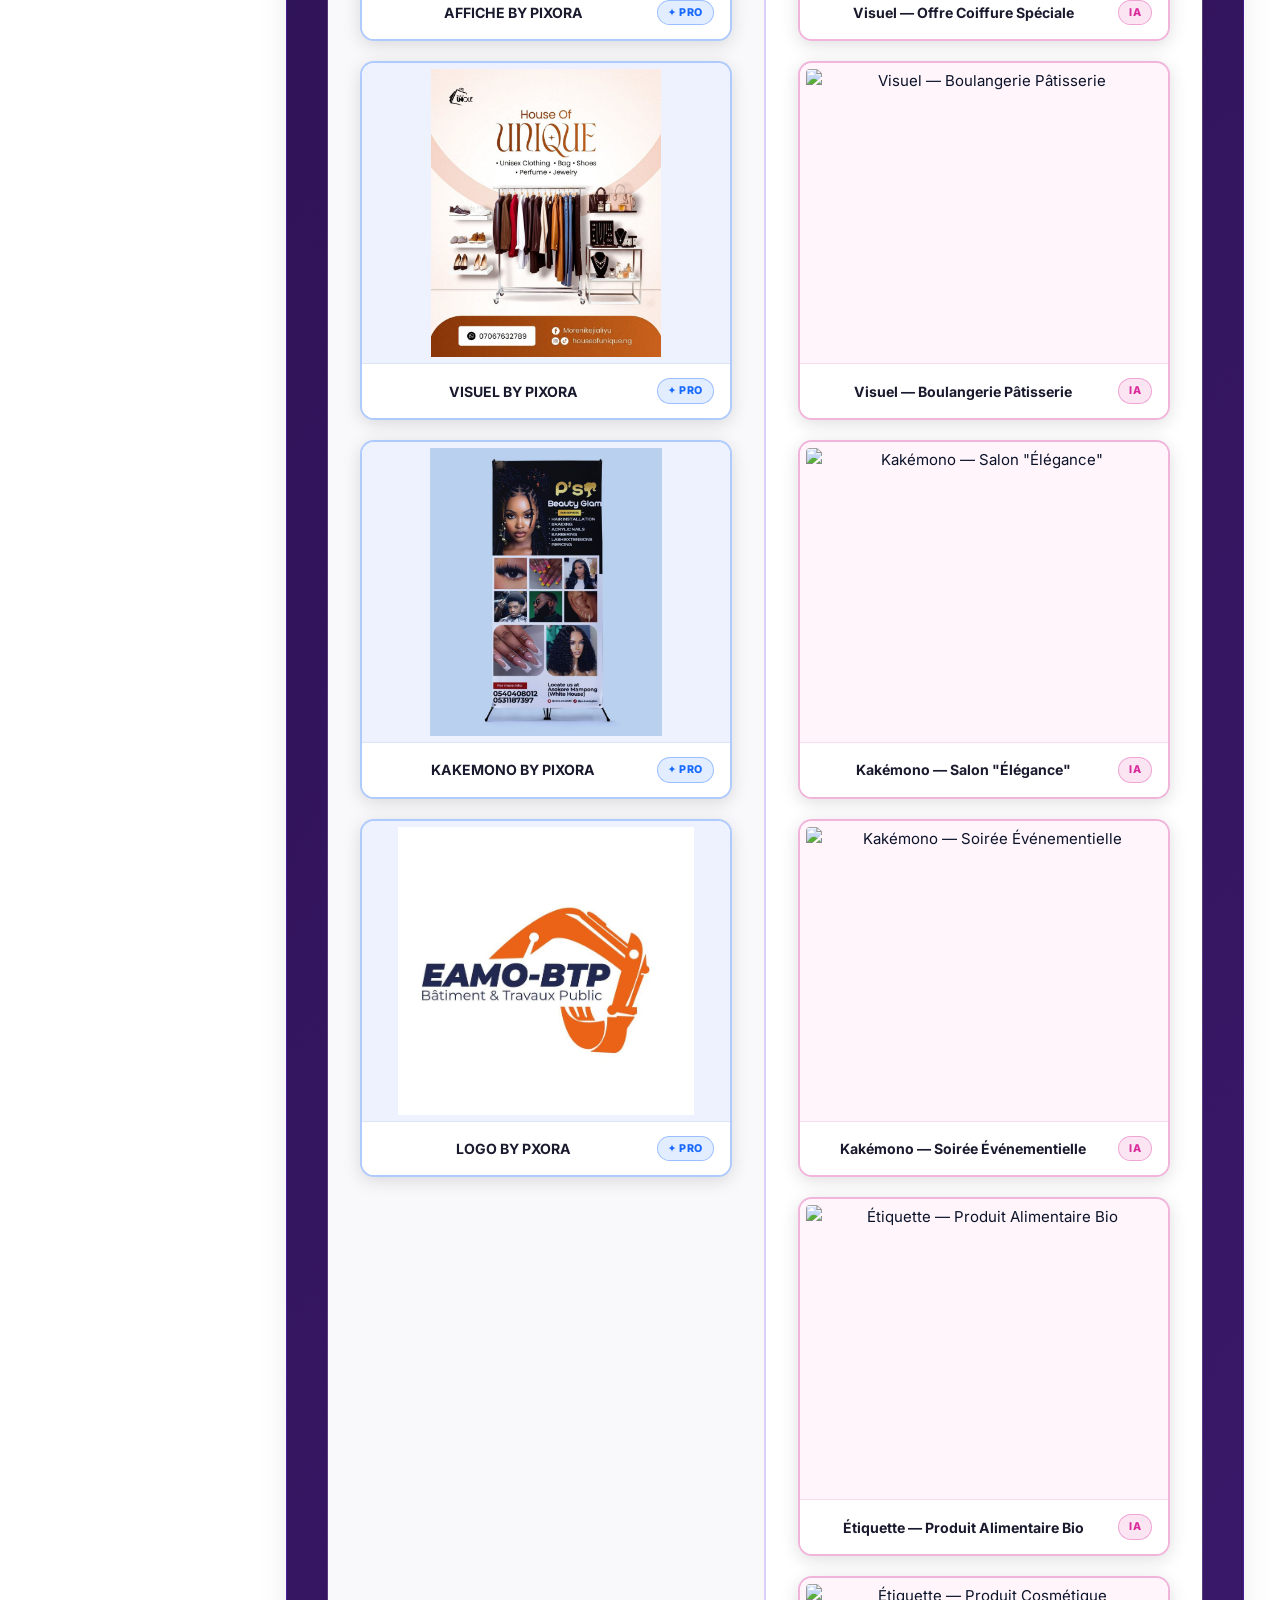
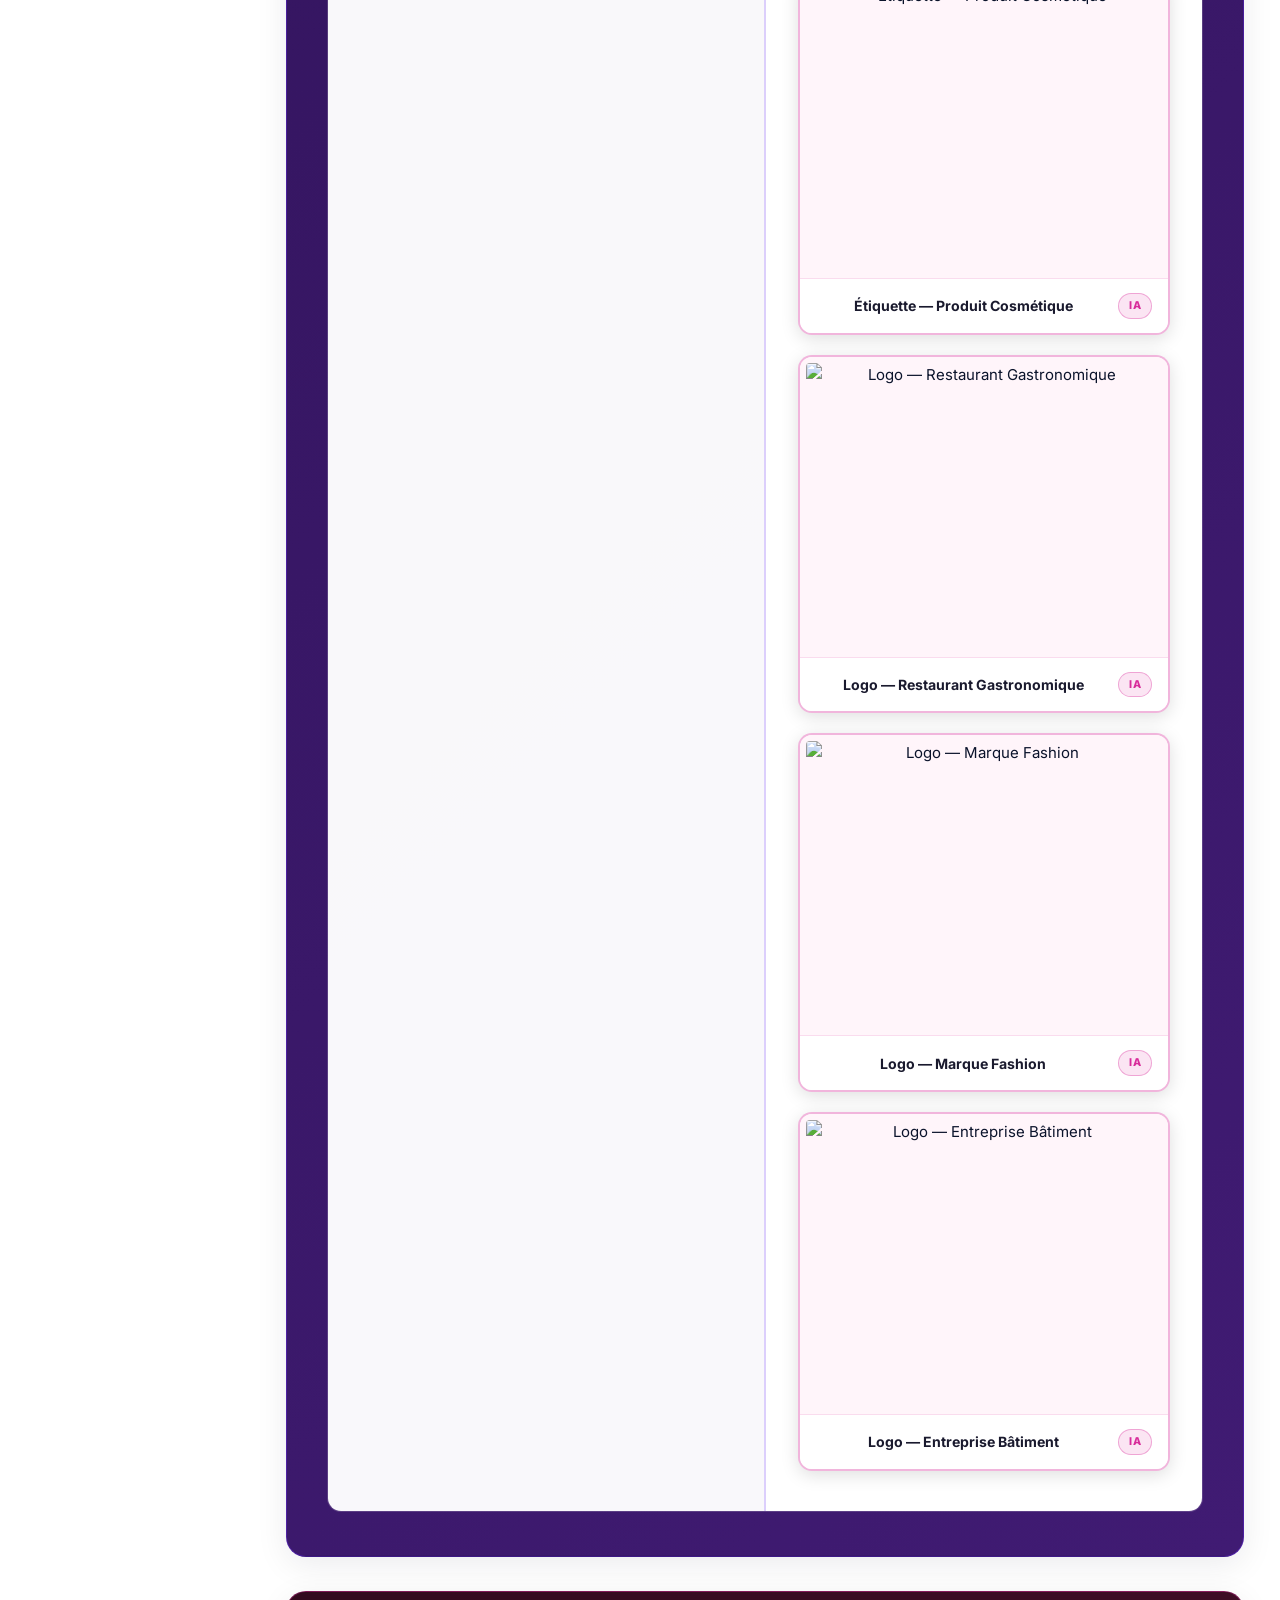
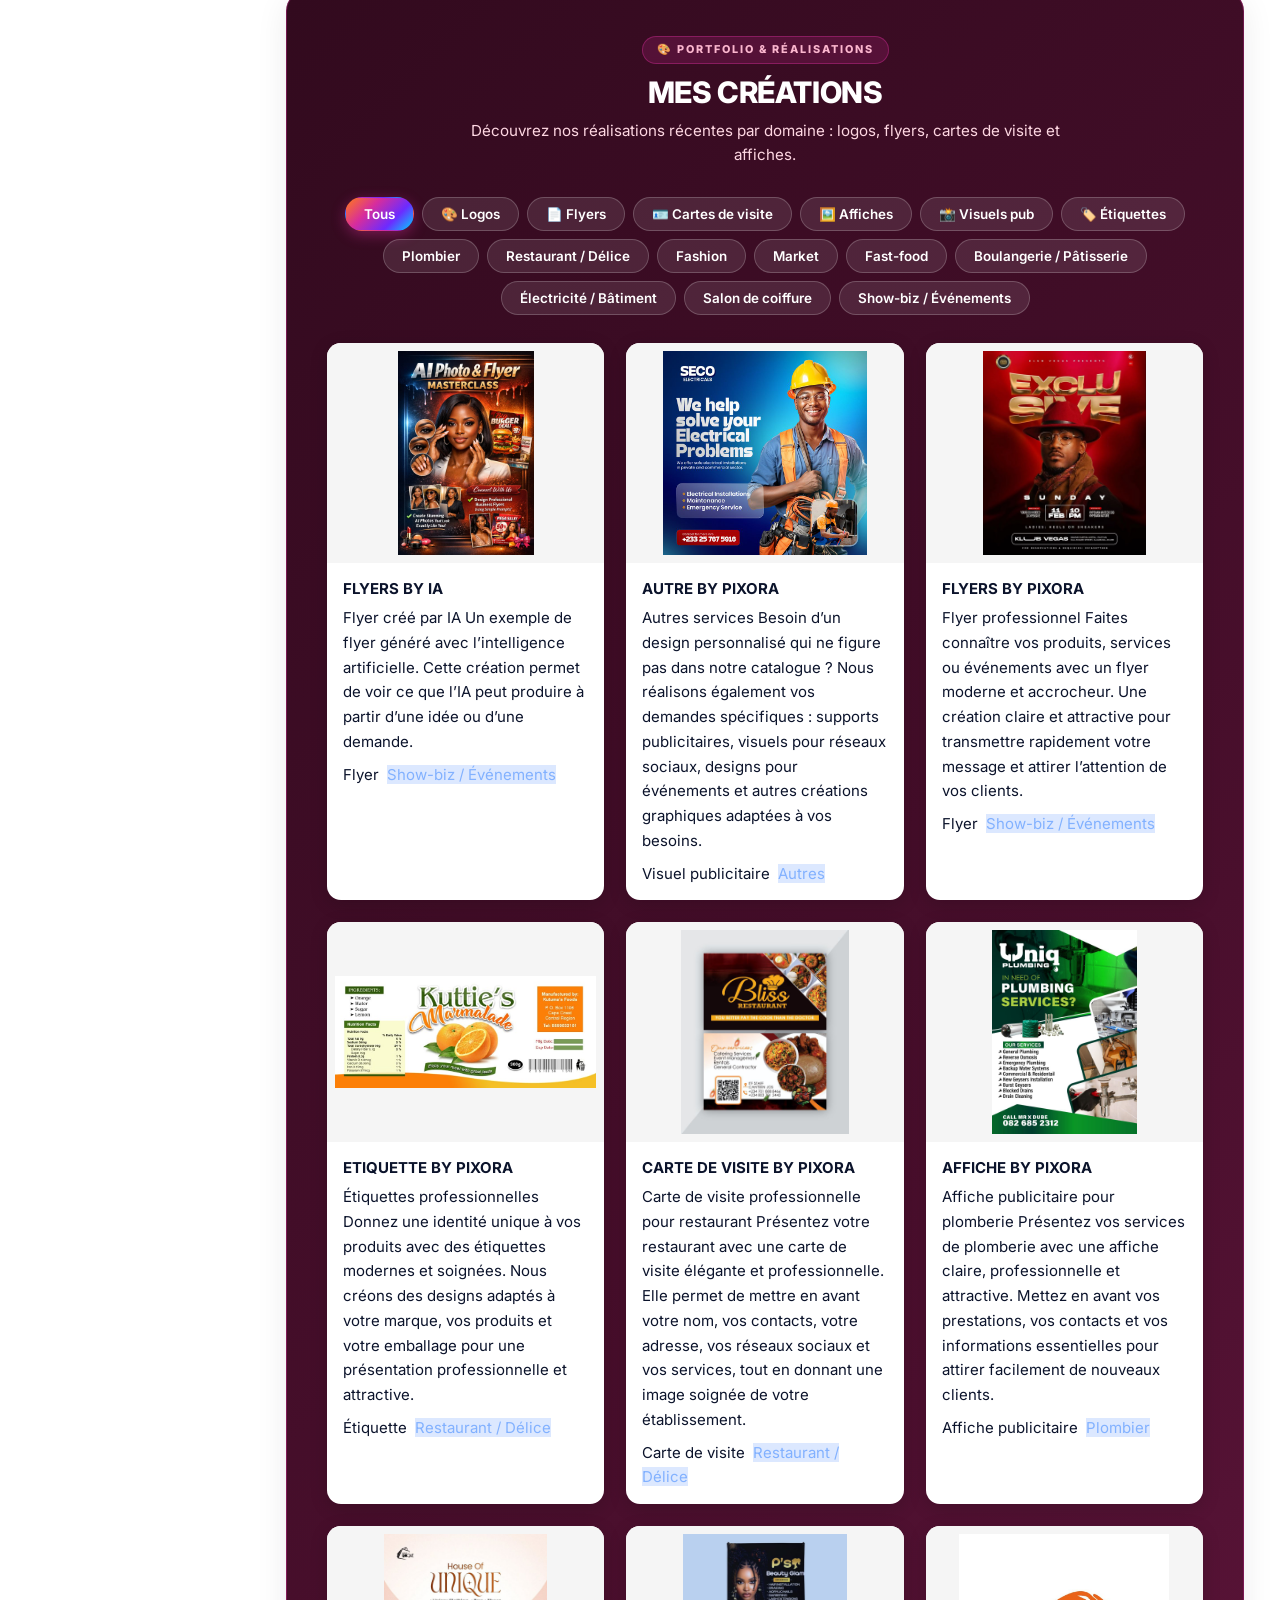
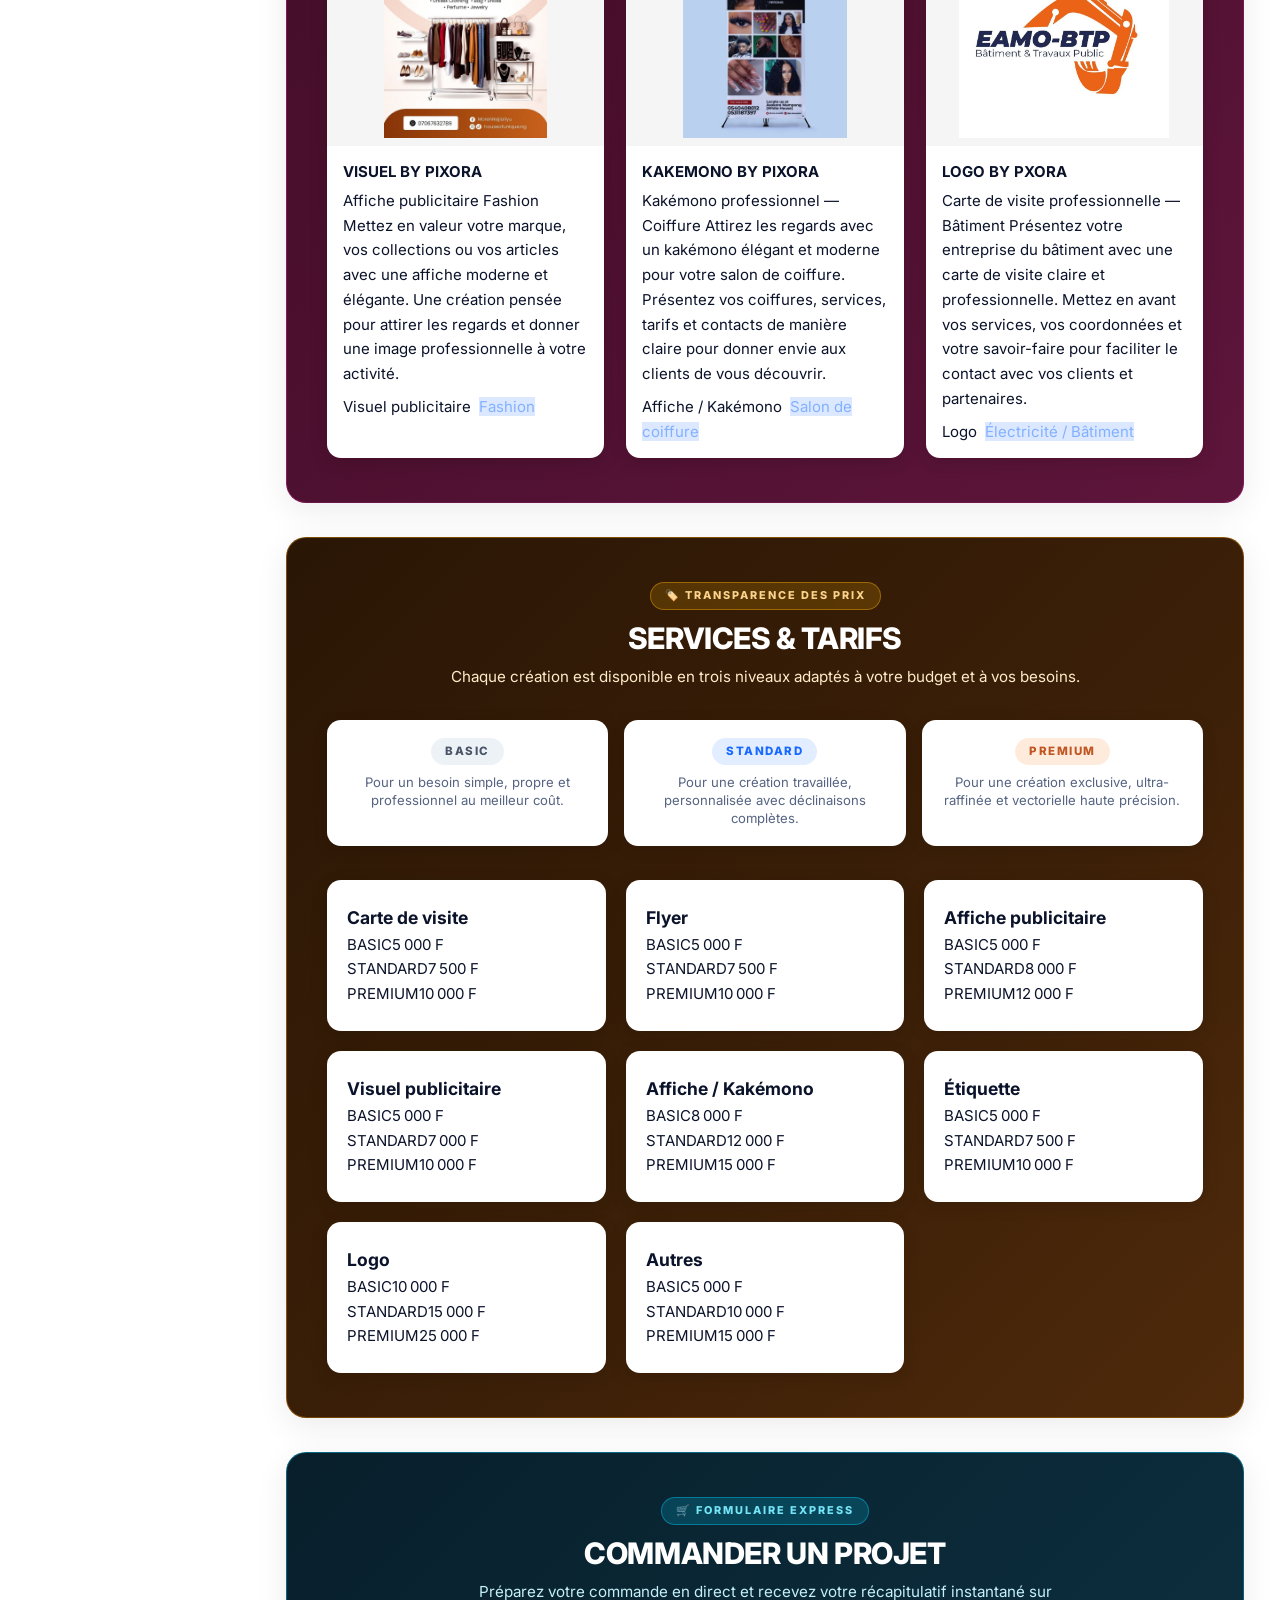
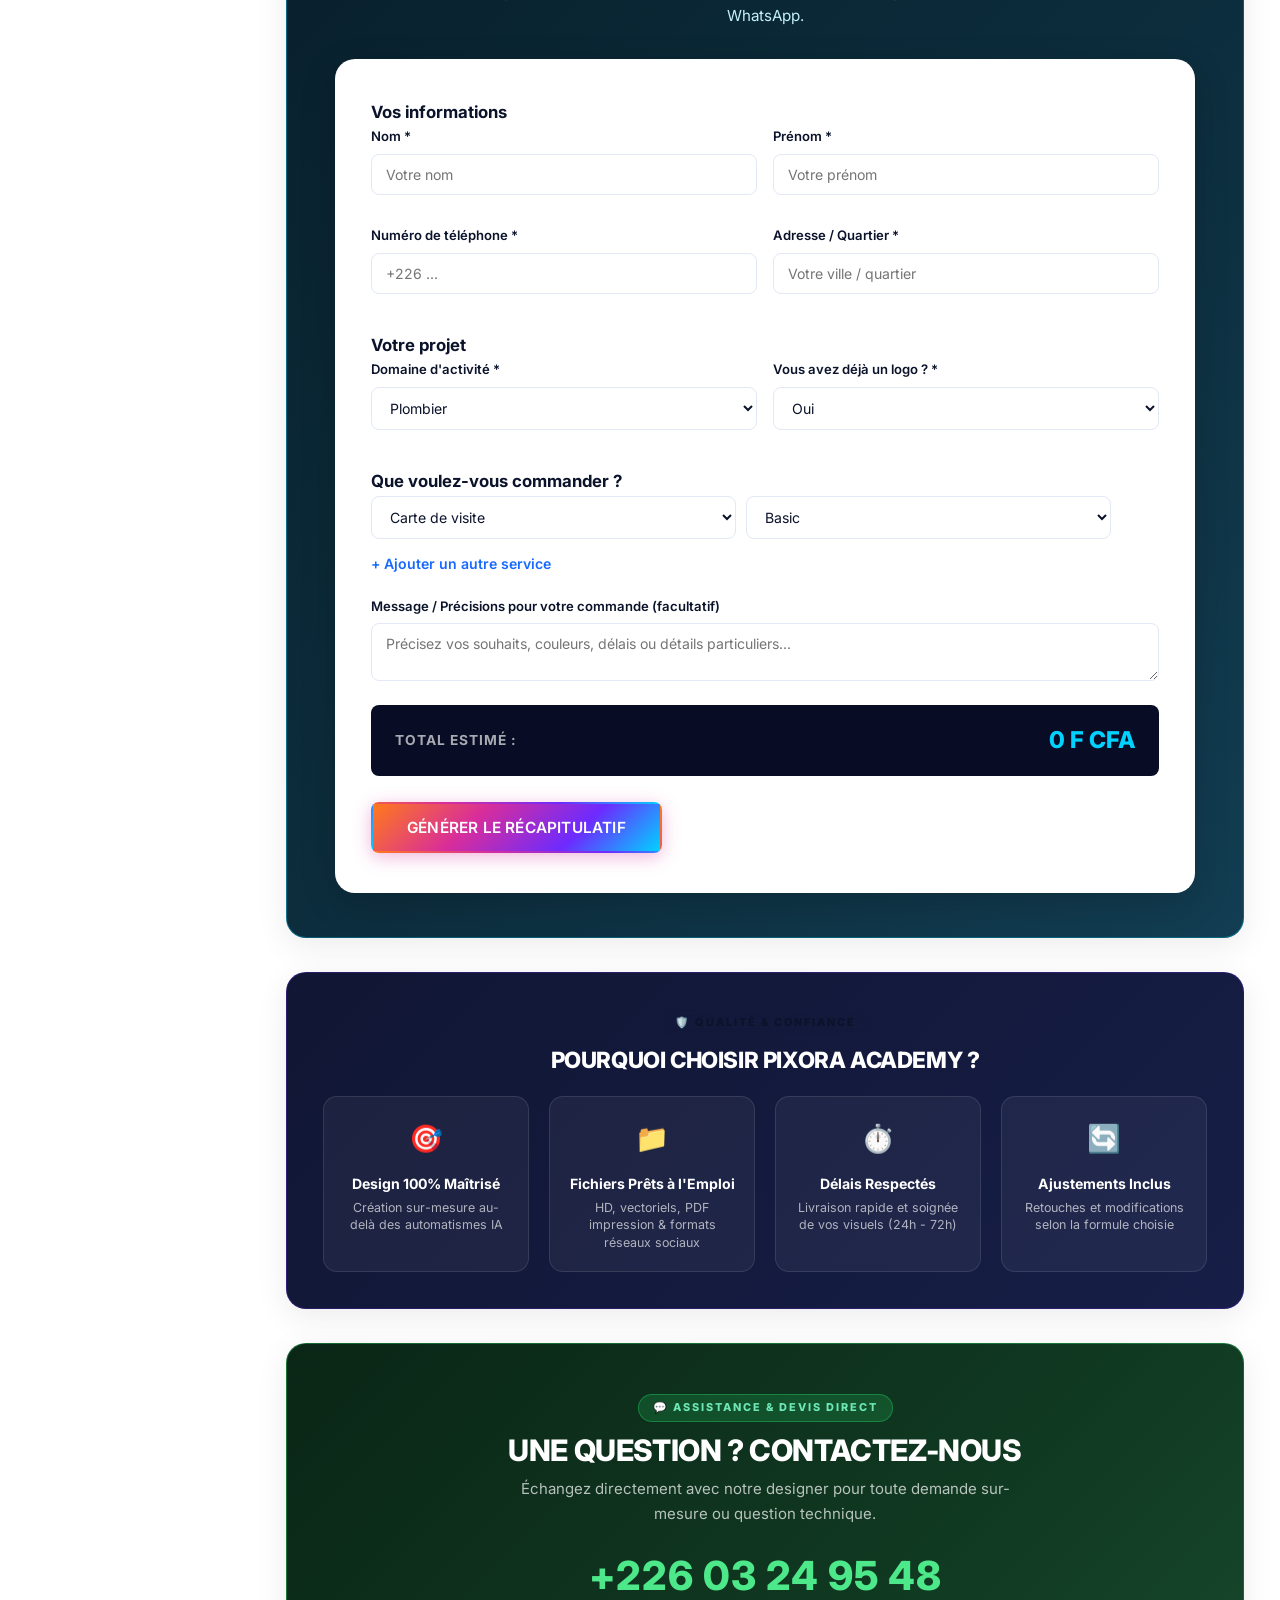
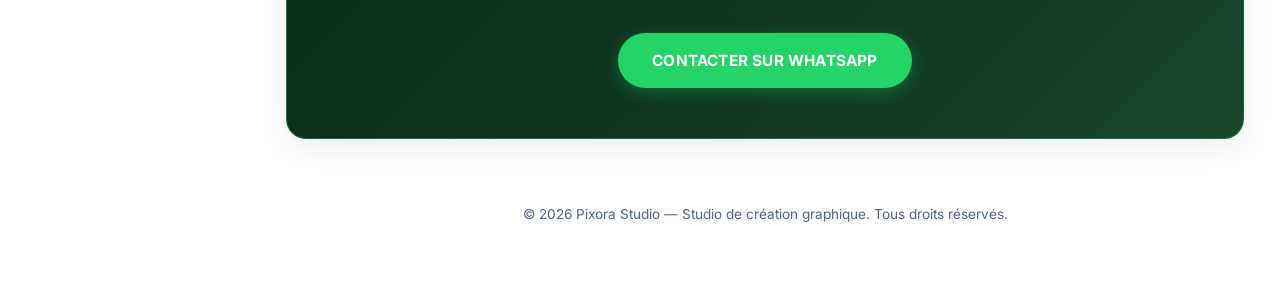
==== commit 7001db52: "feat: grandes cartes galeries Difference (300px image, minmax 260px) - style service-card" ====
--- a/index.html
+++ b/index.html
@@ -12,7 +12,7 @@
     <link rel="preconnect" href="https://fonts.gstatic.com" crossorigin>
     <link href="https://fonts.googleapis.com/css2?family=Inter:ital,wght@0,400;0,500;0,600;0,700;0,800;0,900&display=swap" rel="stylesheet">
 
-    <link rel="stylesheet" href="css/style.css?v=3.3">
+    <link rel="stylesheet" href="css/style.css?v=3.4">
 </head>
 <body>
 
--- a/css/style.css
+++ b/css/style.css
@@ -754,50 +754,39 @@
     z-index: 5;
     border: 3px solid #200C3D;
 }
-/* Galerie IA — chaque création dans son propre cadre visible */
+/* Galerie IA — grandes cartes visibles (même esprit que les cartes de services) */
 .ai-gallery-grid {
     display: grid;
-    grid-template-columns: repeat(auto-fill, minmax(200px, 1fr));
-    gap: 16px;
-    width: 100%;
-    max-height: 560px;
-    overflow-y: auto;
-    padding: 6px;
-    scrollbar-width: thin;
-    scrollbar-color: rgba(216, 45, 155, 0.4) transparent;
-}
-.ai-gallery-grid::-webkit-scrollbar {
-    width: 6px;
-}
-.ai-gallery-grid::-webkit-scrollbar-thumb {
-    background: rgba(216, 45, 155, 0.4);
-    border-radius: 4px;
+    grid-template-columns: repeat(auto-fill, minmax(260px, 1fr));
+    gap: 20px;
+    width: 100%;
+    padding: 6px 4px;
 }
 .ai-gallery-item {
-    background: #FFF0F7;
+    background: #FFFFFF;
     border: 2px solid rgba(216, 45, 155, 0.35);
-    border-radius: var(--radius-sm);
+    border-radius: var(--radius-md);
     overflow: hidden;
     cursor: pointer;
-    box-shadow: 0 4px 16px rgba(0, 0, 0, 0.12);
-    transition: transform 0.22s ease, box-shadow 0.22s ease, border-color 0.22s ease;
+    box-shadow: 0 4px 18px rgba(0, 0, 0, 0.13);
+    transition: transform 0.25s cubic-bezier(0.2, 0.8, 0.2, 1), box-shadow 0.25s, border-color 0.22s ease;
     display: flex;
     flex-direction: column;
 }
 .ai-gallery-item:hover {
-    transform: translateY(-4px);
+    transform: translateY(-6px);
     border-color: rgba(216, 45, 155, 0.85);
-    box-shadow: 0 10px 28px rgba(216, 45, 155, 0.35);
+    box-shadow: 0 14px 36px rgba(216, 45, 155, 0.32), 0 0 18px rgba(216, 45, 155, 0.15);
 }
 .ai-gallery-img-wrap {
     width: 100%;
-    height: 195px;
+    height: 300px;
     background: #FFF5FA;
     display: flex;
     align-items: center;
     justify-content: center;
     overflow: hidden;
-    padding: 2px;
+    padding: 6px;
     position: relative;
 }
 .ai-gallery-img-wrap img {
@@ -809,15 +798,15 @@
     object-position: center;
     display: block;
     box-shadow: none;
-    border-radius: 2px;
-    transition: transform 0.25s ease;
+    border-radius: 4px;
+    transition: transform 0.3s ease;
     image-rendering: -webkit-optimize-contrast;
 }
 .ai-gallery-item:hover .ai-gallery-img-wrap img {
-    transform: scale(1.04);
+    transform: scale(1.06);
 }
 .ai-gallery-info {
-    padding: 10px 12px;
+    padding: 14px 16px;
     background: #FFFFFF;
     border-top: 1.5px solid #FADCEE;
     display: flex;
@@ -826,7 +815,7 @@
     gap: 8px;
 }
 .ai-gallery-title {
-    font-size: 0.82rem;
+    font-size: 0.88rem;
     font-weight: 700;
     color: #1A1A2E;
     white-space: nowrap;
@@ -836,8 +825,8 @@
 }
 .ai-gallery-badge {
     flex-shrink: 0;
-    font-size: 0.65rem;
-    padding: 2px 8px;
+    font-size: 0.67rem;
+    padding: 3px 10px;
     border-radius: 50px;
     background: rgba(216, 45, 155, 0.12);
     color: #D82D9B;
@@ -846,50 +835,39 @@
     letter-spacing: 0.5px;
 }
 
-/* Galerie « Ma Création » — symétrique à la galerie IA */
+/* Galerie « Ma Création » — grandes cartes (même esprit que les cartes de services) */
 .my-gallery-grid {
     display: grid;
-    grid-template-columns: repeat(auto-fill, minmax(200px, 1fr));
-    gap: 16px;
-    width: 100%;
-    max-height: 560px;
-    overflow-y: auto;
-    padding: 6px;
-    scrollbar-width: thin;
-    scrollbar-color: rgba(23, 105, 255, 0.4) transparent;
-}
-.my-gallery-grid::-webkit-scrollbar {
-    width: 6px;
-}
-.my-gallery-grid::-webkit-scrollbar-thumb {
-    background: rgba(23, 105, 255, 0.4);
-    border-radius: 4px;
+    grid-template-columns: repeat(auto-fill, minmax(260px, 1fr));
+    gap: 20px;
+    width: 100%;
+    padding: 6px 4px;
 }
 .my-gallery-item {
-    background: #F0F4FF;
+    background: #FFFFFF;
     border: 2px solid rgba(23, 105, 255, 0.35);
-    border-radius: var(--radius-sm);
+    border-radius: var(--radius-md);
     overflow: hidden;
     cursor: pointer;
-    box-shadow: 0 4px 16px rgba(0, 0, 0, 0.12);
-    transition: transform 0.22s ease, box-shadow 0.22s ease, border-color 0.22s ease;
+    box-shadow: 0 4px 18px rgba(0, 0, 0, 0.13);
+    transition: transform 0.25s cubic-bezier(0.2, 0.8, 0.2, 1), box-shadow 0.25s, border-color 0.22s ease;
     display: flex;
     flex-direction: column;
 }
 .my-gallery-item:hover {
-    transform: translateY(-4px);
+    transform: translateY(-6px);
     border-color: rgba(23, 105, 255, 0.85);
-    box-shadow: 0 10px 28px rgba(23, 105, 255, 0.35);
+    box-shadow: 0 14px 36px rgba(23, 105, 255, 0.32), 0 0 18px rgba(23, 105, 255, 0.15);
 }
 .my-gallery-img-wrap {
     width: 100%;
-    height: 195px;
+    height: 300px;
     background: #EEF2FF;
     display: flex;
     align-items: center;
     justify-content: center;
     overflow: hidden;
-    padding: 2px;
+    padding: 6px;
     position: relative;
 }
 .my-gallery-img-wrap img {
@@ -901,15 +879,15 @@
     object-position: center;
     display: block;
     box-shadow: none;
-    border-radius: 2px;
-    transition: transform 0.25s ease;
+    border-radius: 4px;
+    transition: transform 0.3s ease;
     image-rendering: -webkit-optimize-contrast;
 }
 .my-gallery-item:hover .my-gallery-img-wrap img {
-    transform: scale(1.04);
+    transform: scale(1.06);
 }
 .my-gallery-info {
-    padding: 10px 12px;
+    padding: 14px 16px;
     background: #FFFFFF;
     border-top: 1.5px solid #DCE5F5;
     display: flex;
@@ -918,7 +896,7 @@
     gap: 8px;
 }
 .my-gallery-title {
-    font-size: 0.82rem;
+    font-size: 0.88rem;
     font-weight: 700;
     color: #1A1A2E;
     white-space: nowrap;
@@ -928,8 +906,8 @@
 }
 .my-gallery-badge {
     flex-shrink: 0;
-    font-size: 0.65rem;
-    padding: 2px 8px;
+    font-size: 0.67rem;
+    padding: 3px 10px;
     border-radius: 50px;
     background: rgba(23, 105, 255, 0.12);
     color: #1769FF;
@@ -1490,17 +1468,16 @@
     .diff-badge { position: static; transform: none; margin: -16px auto; }
 
     .ai-gallery-grid, .my-gallery-grid {
-        grid-template-columns: repeat(auto-fill, minmax(140px, 1fr));
-        gap: 12px;
-        max-height: 480px;
+        grid-template-columns: repeat(auto-fill, minmax(150px, 1fr));
+        gap: 14px;
         padding: 4px;
     }
     .ai-gallery-img-wrap, .my-gallery-img-wrap {
-        height: 155px;
-        padding: 2px;
+        height: 200px;
+        padding: 4px;
     }
     .ai-gallery-title, .my-gallery-title {
-        font-size: 0.76rem;
+        font-size: 0.78rem;
     }
 
     .grid#creations-grid { grid-template-columns: 1fr; }
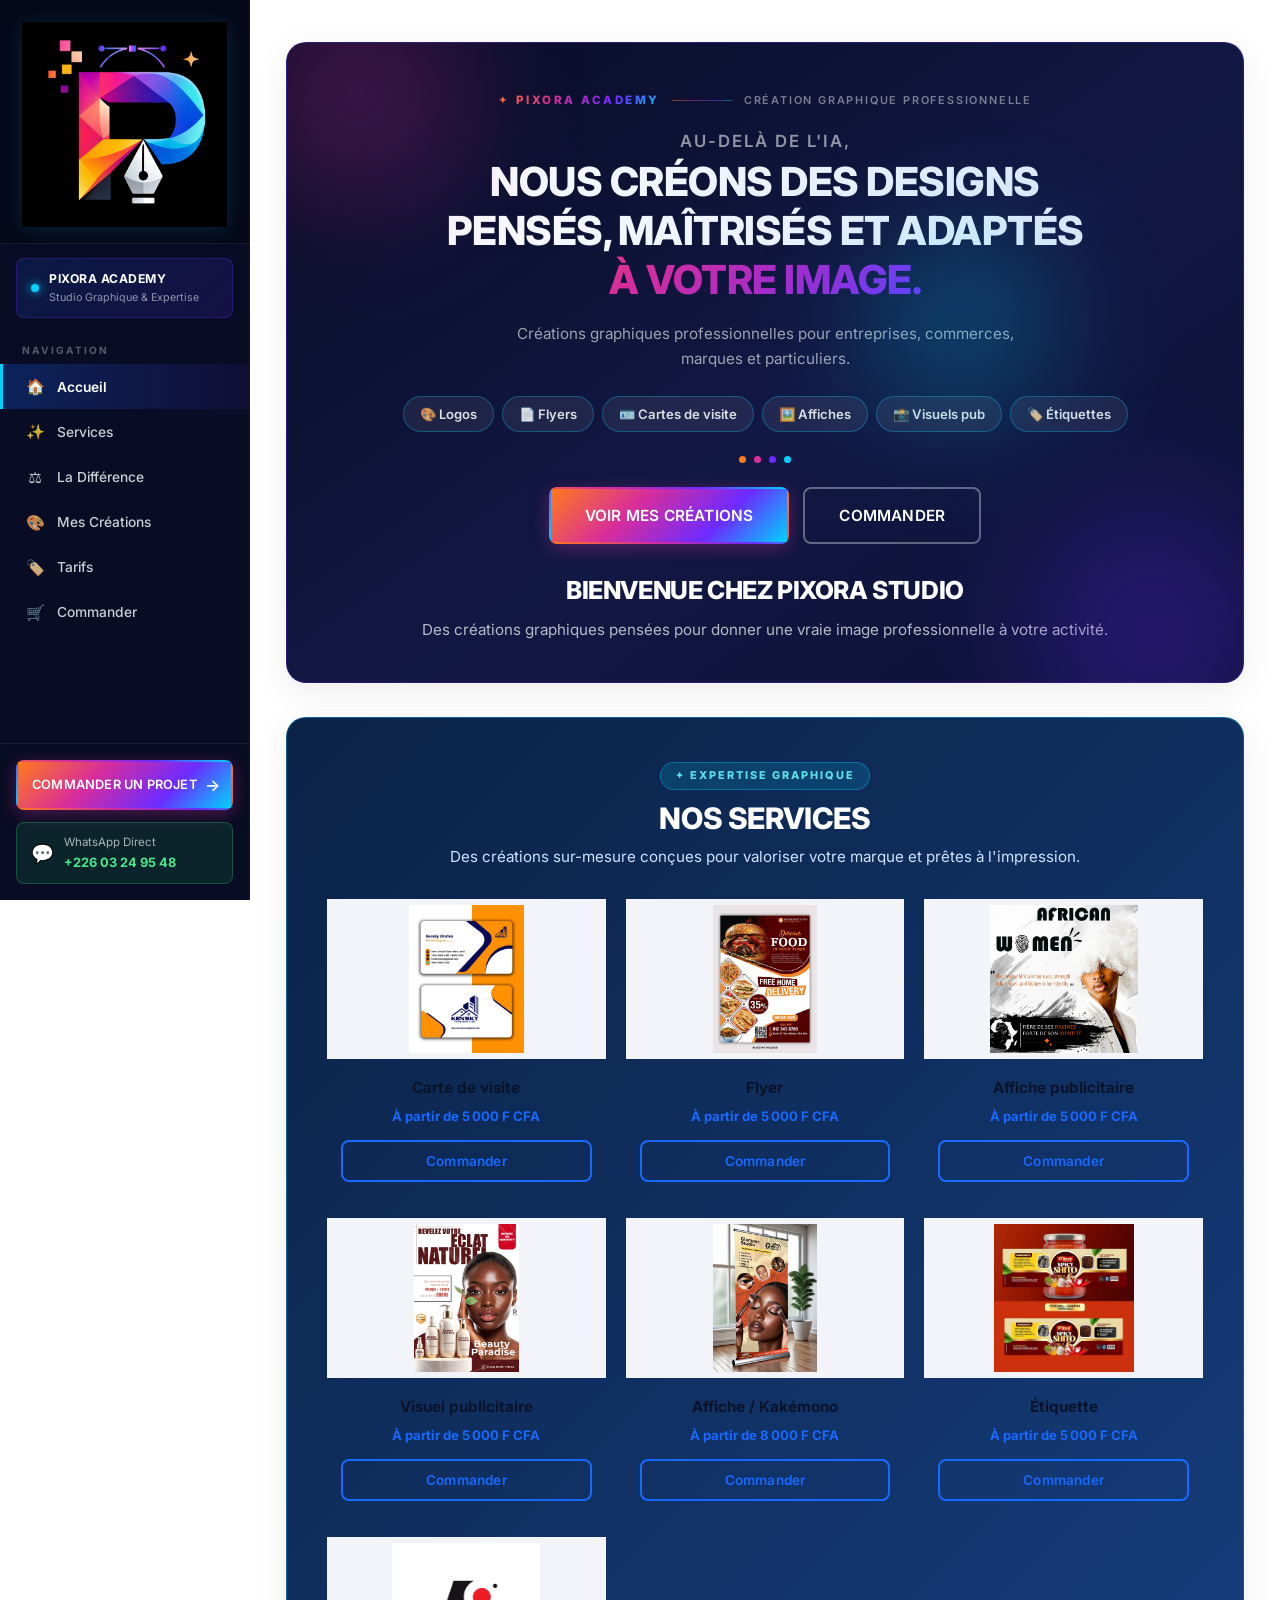
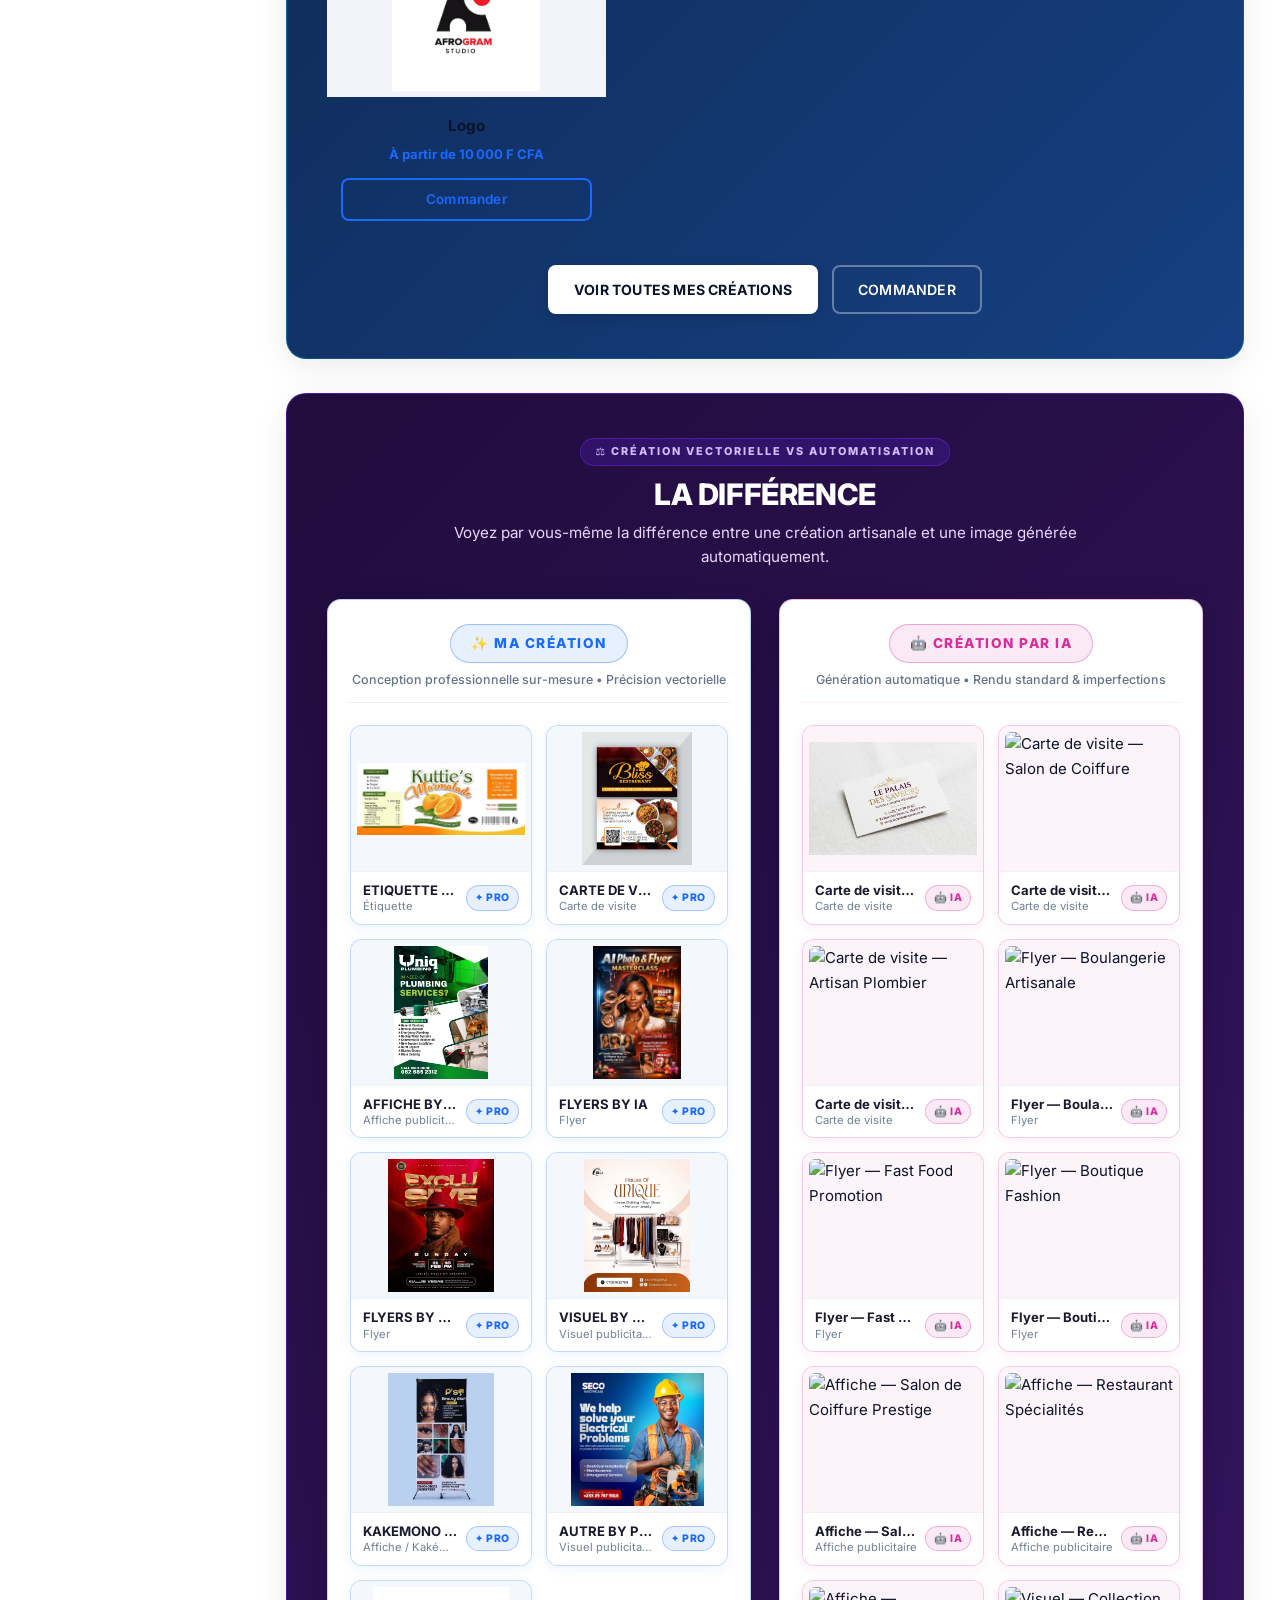
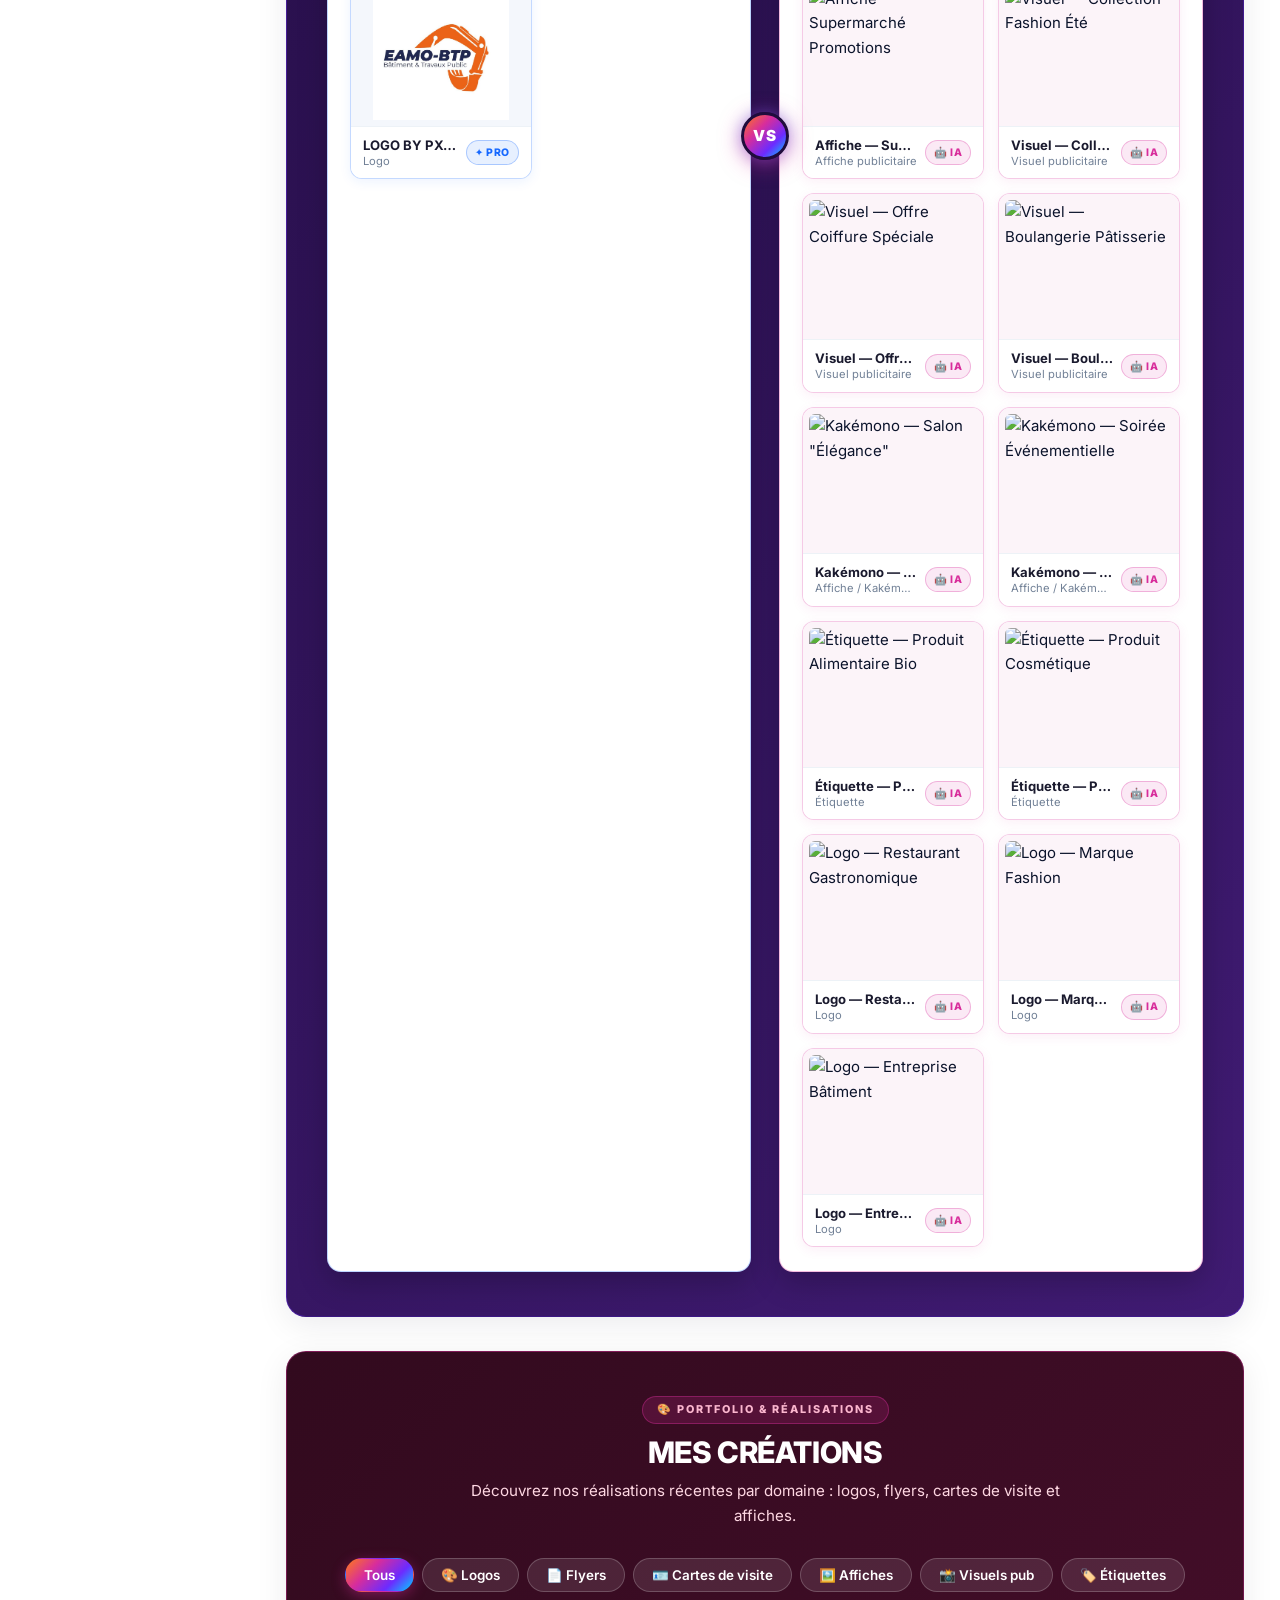
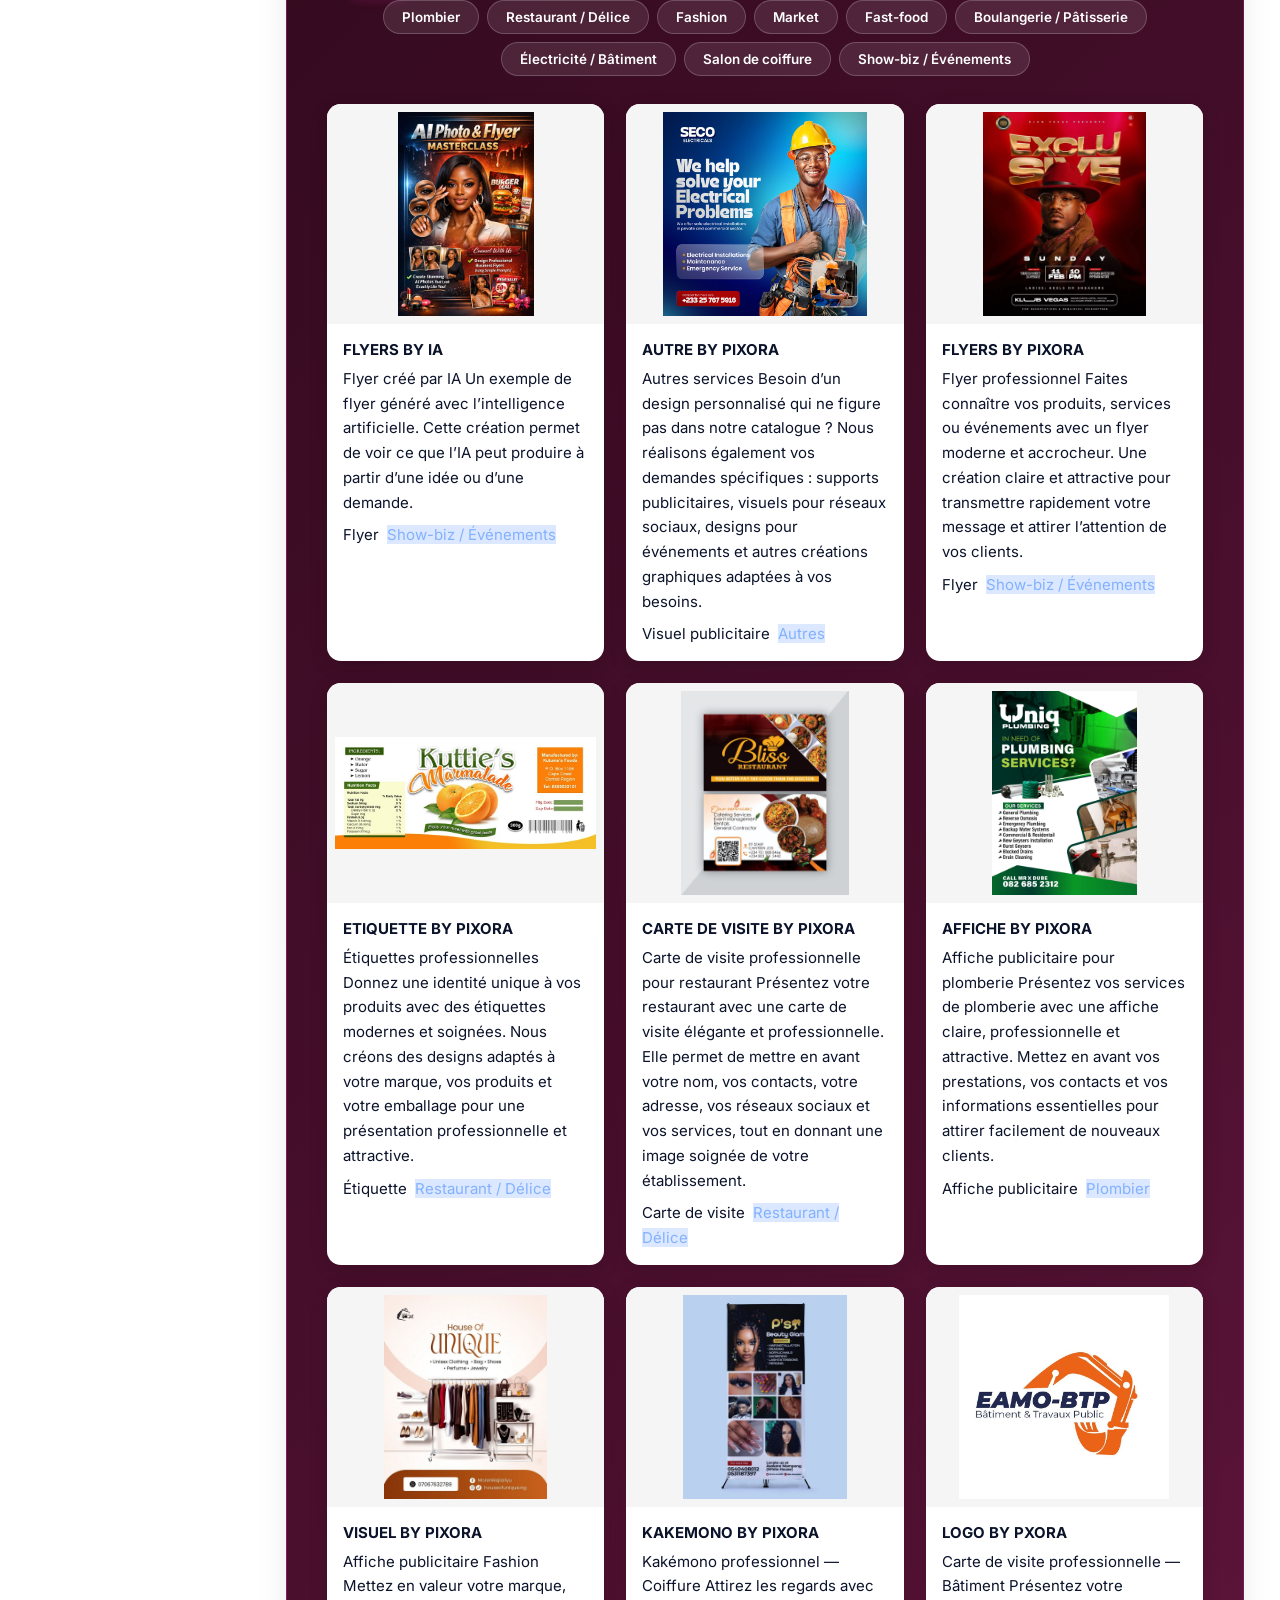
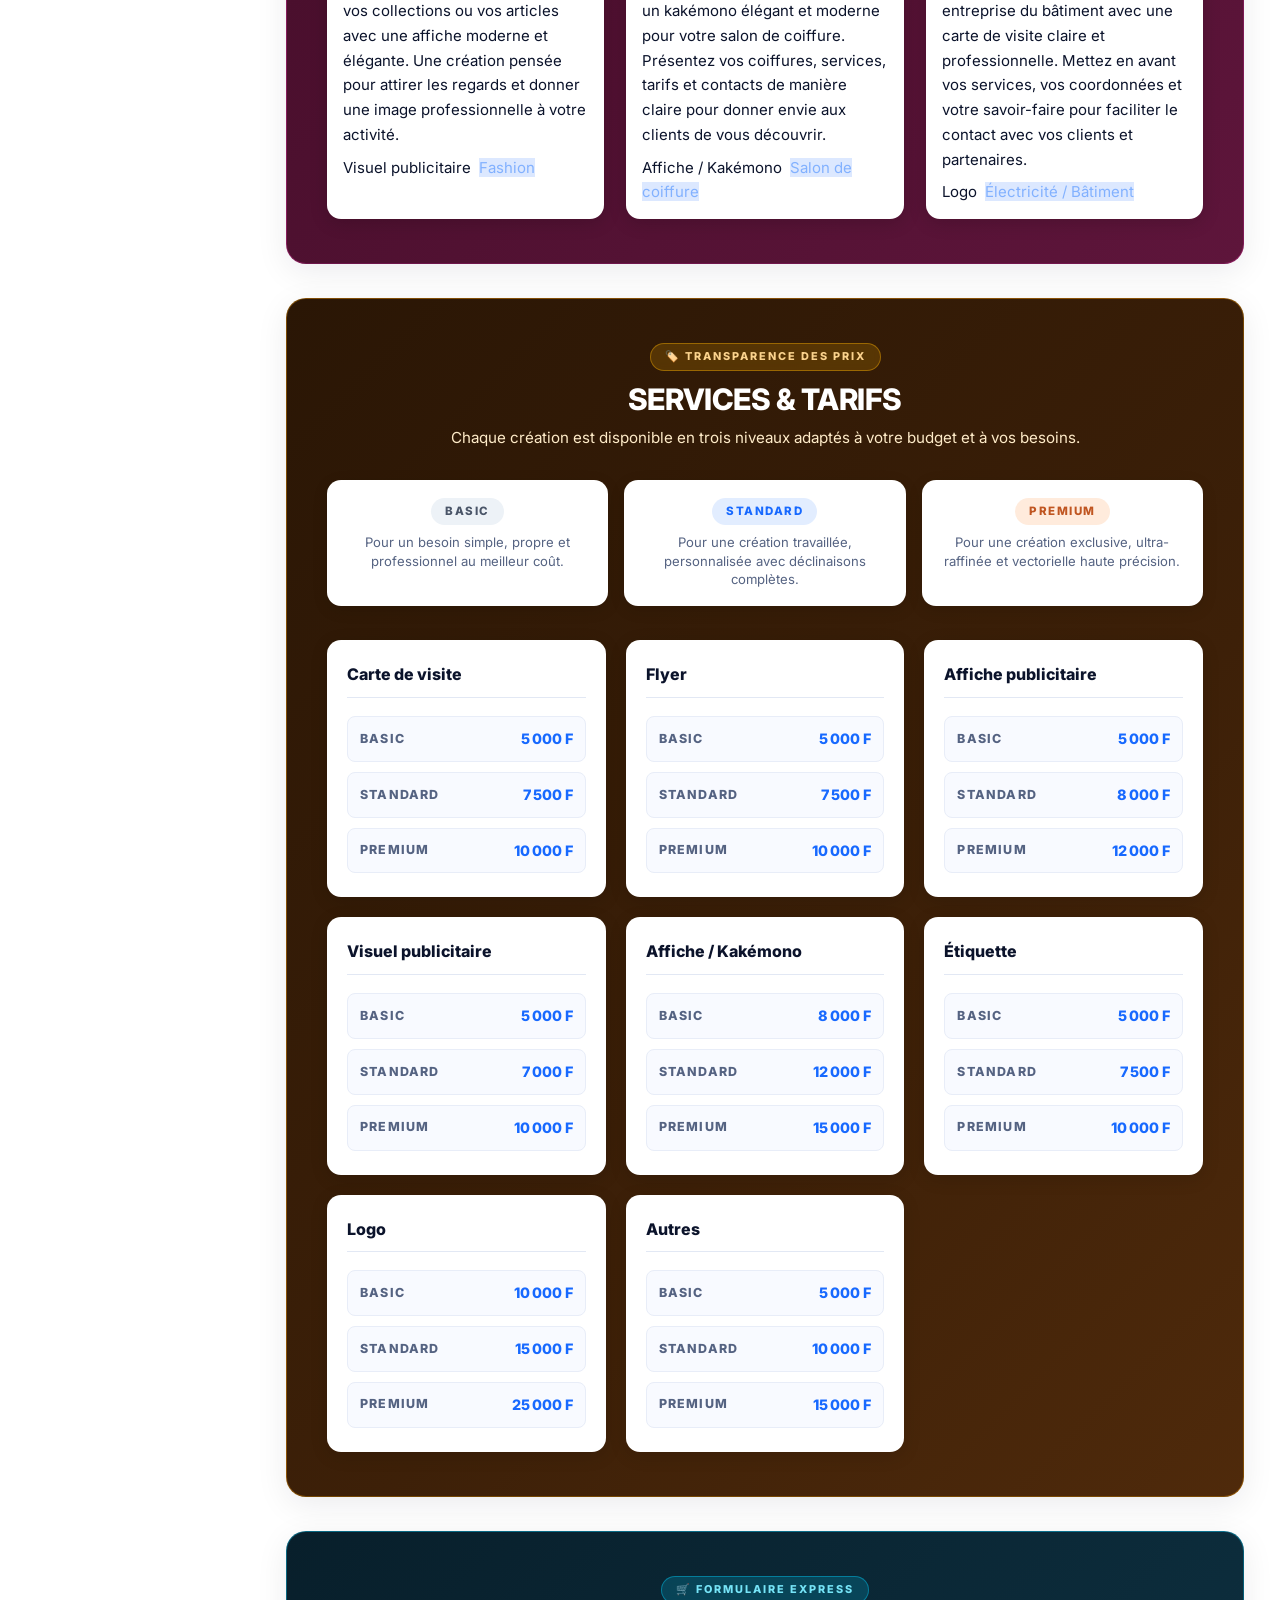
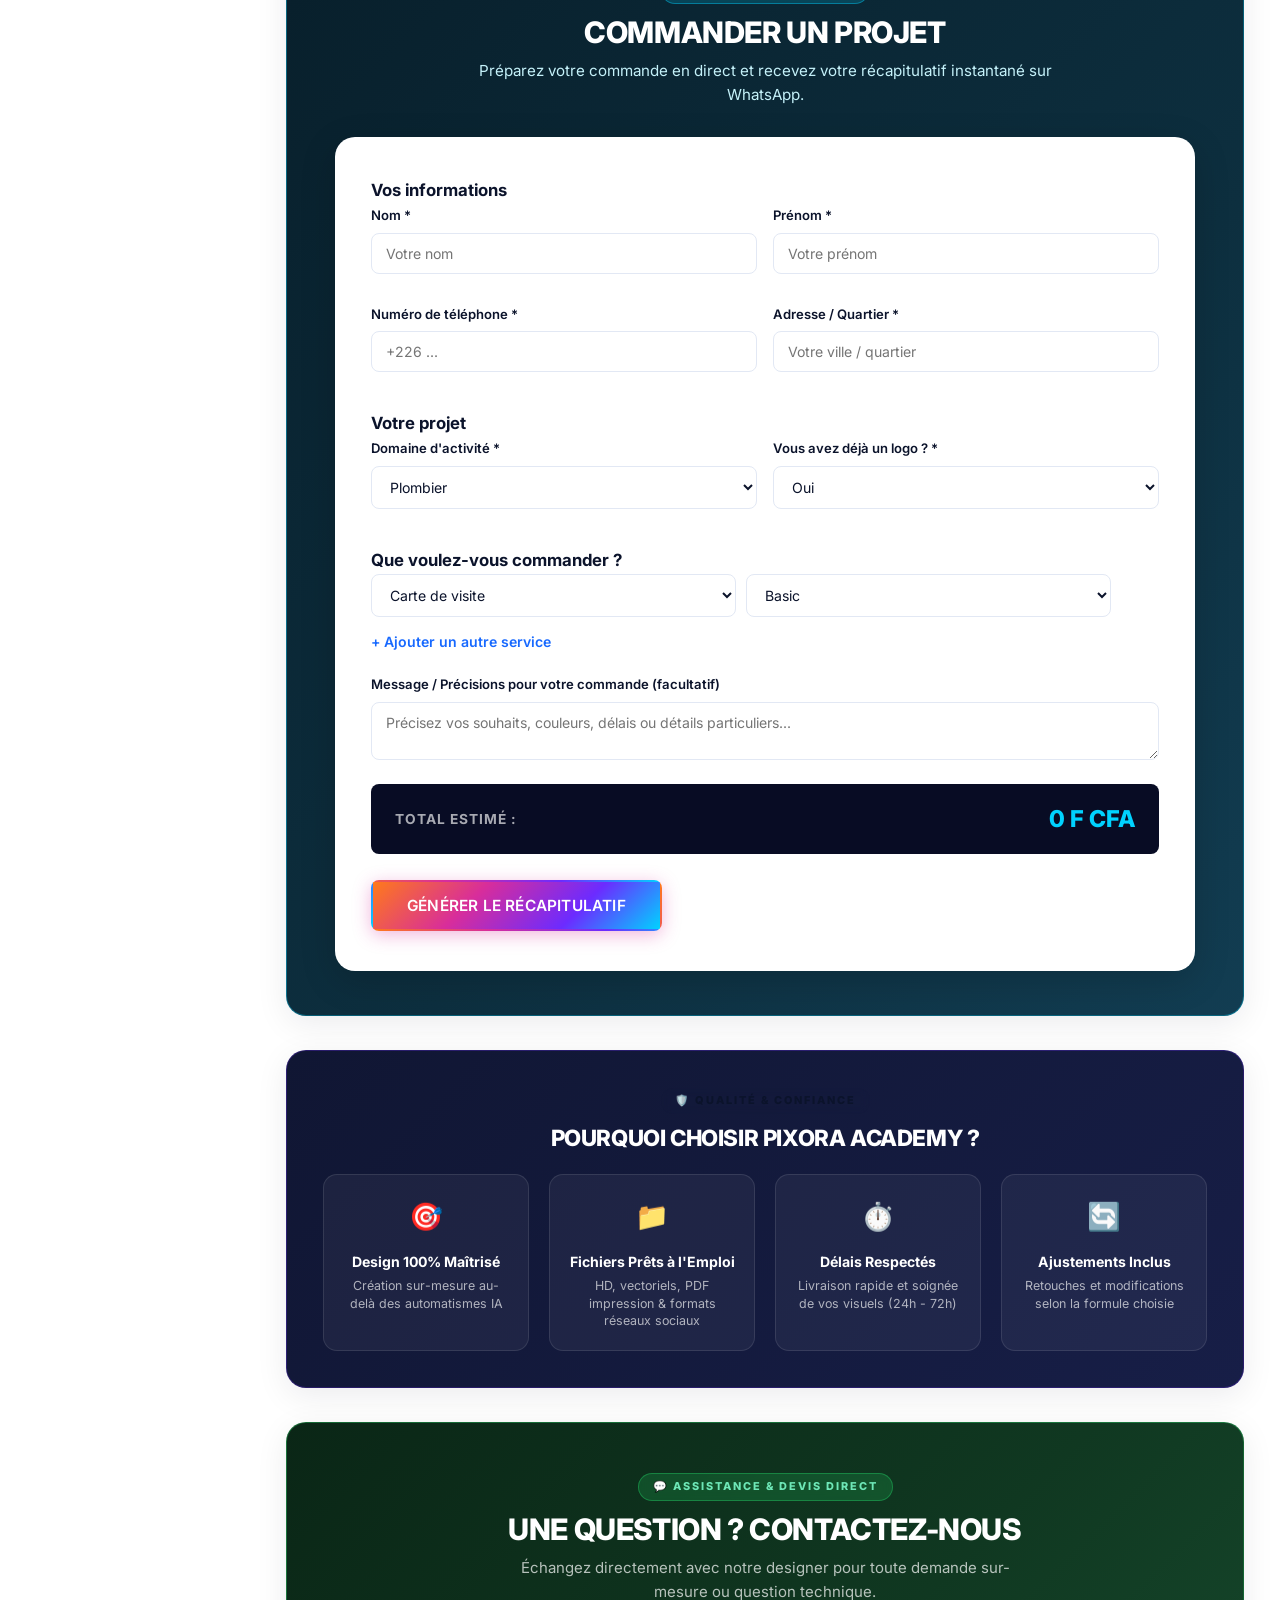
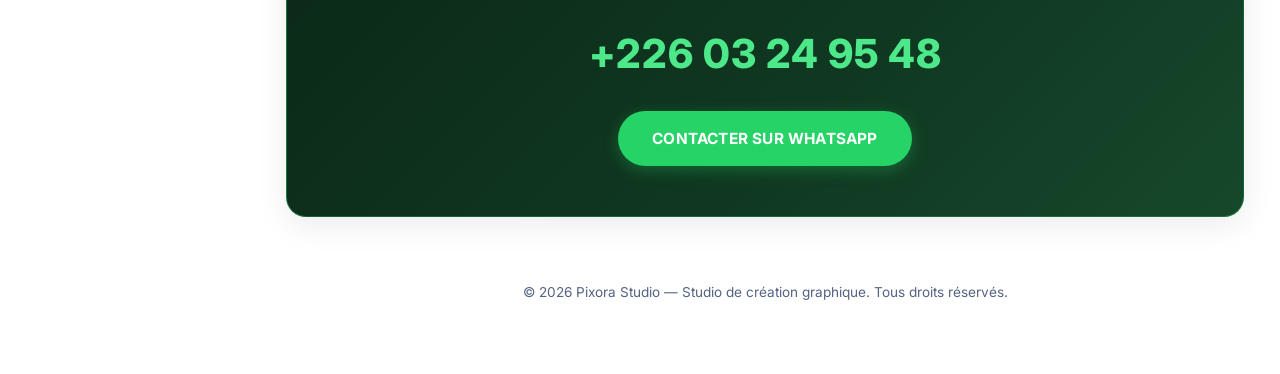
==== commit fa594561: "feat: refonte section La Difference - format paysage horizontal cote a cote, 0 espace vide, cartes e" ====
--- a/index.html
+++ b/index.html
@@ -170,14 +170,20 @@
 
                     <div class="difference-container">
                         <div class="diff-card">
-                            <h3 class="card-label label-mine">MA CRÉATION</h3>
+                            <div class="diff-card-head">
+                                <h3 class="card-label label-mine">✨ MA CRÉATION</h3>
+                                <p class="diff-card-subhead">Conception professionnelle sur-mesure • Précision vectorielle</p>
+                            </div>
                             <div class="diff-content" id="my-creation-content">
                                 <div class="diff-placeholder"><span>Aucune création encore ajoutée.</span></div>
                             </div>
                         </div>
                         <div class="diff-badge">VS</div>
                         <div class="diff-card diff-card-ai">
-                            <h3 class="card-label label-ai">🤖 CRÉATION PAR IA</h3>
+                            <div class="diff-card-head">
+                                <h3 class="card-label label-ai">🤖 CRÉATION PAR IA</h3>
+                                <p class="diff-card-subhead">Génération automatique • Rendu standard & imperfections</p>
+                            </div>
                             <div class="diff-content" id="ai-creation-content">
                                 <div class="diff-placeholder"><span>Chargement des exemples IA...</span></div>
                             </div>
--- a/css/style.css
+++ b/css/style.css
@@ -675,120 +675,160 @@
 .cadre-difference .cadre-sub { color: #E9D8FD; }
 
 .difference-container {
-    display: flex;
+    display: grid;
+    grid-template-columns: 1fr 1fr;
+    gap: 28px;
     align-items: stretch;
-    background: rgba(255, 255, 255, 0.05);
-    border: 1px solid rgba(255, 255, 255, 0.12);
+    position: relative;
+    background: transparent;
+    border: none;
+    margin-top: 10px;
+}
+.diff-card {
+    background: #FFFFFF;
     border-radius: var(--radius-md);
+    padding: 24px 20px 22px;
+    display: flex;
+    flex-direction: column;
+    box-shadow: 0 10px 30px rgba(0, 0, 0, 0.22);
+    border: 1.5px solid rgba(23, 105, 255, 0.28);
     position: relative;
-    overflow: hidden;
-}
-.diff-card {
-    flex: 1;
-    padding: 34px 28px;
-    display: flex;
-    flex-direction: column;
-    align-items: center;
+    transition: box-shadow 0.25s ease, border-color 0.22s ease;
+}
+.diff-card:hover {
+    box-shadow: 0 16px 42px rgba(0, 0, 0, 0.28);
+}
+.diff-card.diff-card-ai {
+    border-color: rgba(216, 45, 155, 0.32);
+}
+.diff-card-head {
     text-align: center;
-    background: rgba(255, 255, 255, 0.97);
-}
-.diff-card:first-child {
-    border-right: 2px solid rgba(108, 43, 255, 0.2);
-}
-.diff-card-ai {
-    background: #FFFFFF;
+    margin-bottom: 20px;
+    padding-bottom: 14px;
+    border-bottom: 1px solid #EEF2F6;
+}
+.diff-card.diff-card-ai .diff-card-head {
+    border-bottom-color: #FCEEF6;
+}
+.diff-card-subhead {
+    margin: 8px 0 0;
+    font-size: 0.78rem;
+    font-weight: 500;
+    color: #64748B;
+    line-height: 1.4;
 }
 .card-label {
-    font-size: 0.82rem;
+    font-size: 0.85rem;
     font-weight: 800;
     letter-spacing: 1.5px;
     text-transform: uppercase;
-    padding: 6px 18px;
+    padding: 7px 20px;
     border-radius: 50px;
-    margin-bottom: 20px;
-    display: inline-block;
+    display: inline-flex;
+    align-items: center;
+    gap: 6px;
 }
 .label-mine {
-    background: rgba(23, 105, 255, 0.12);
+    background: rgba(23, 105, 255, 0.1);
     color: var(--c-logo-blue);
-    border: 1.5px solid rgba(23, 105, 255, 0.3);
+    border: 1.5px solid rgba(23, 105, 255, 0.35);
 }
 .label-ai {
-    background: rgba(216, 45, 155, 0.12);
+    background: rgba(216, 45, 155, 0.1);
     color: var(--c-logo-pink);
-    border: 1.5px solid rgba(216, 45, 155, 0.3);
+    border: 1.5px solid rgba(216, 45, 155, 0.35);
 }
 .diff-content {
     width: 100%;
     flex: 1;
     display: flex;
     flex-direction: column;
-    align-items: center;
-    justify-content: center;
-}
-.diff-content > img,
-.diff-content > div > img {
-    border-radius: var(--radius-md);
-    max-height: 260px;
-    max-width: 100%;
-    object-fit: contain;
-    background: #F5F5F5;
-    box-shadow: 0 4px 16px rgba(0, 0, 0, 0.12);
 }
 .diff-badge {
     position: absolute;
     top: 50%;
     left: 50%;
     transform: translate(-50%, -50%);
-    width: 46px;
-    height: 46px;
+    width: 48px;
+    height: 48px;
     background: var(--grad-pixora);
-    color: #fff;
-    font-weight: 800;
+    color: #FFFFFF;
+    font-weight: 900;
     font-size: 0.95rem;
     border-radius: 50%;
     display: flex;
     align-items: center;
     justify-content: center;
-    box-shadow: 0 4px 20px rgba(216, 45, 155, 0.5);
-    z-index: 5;
-    border: 3px solid #200C3D;
-}
-/* Galerie IA — grandes cartes visibles (même esprit que les cartes de services) */
-.ai-gallery-grid {
+    box-shadow: 0 4px 22px rgba(216, 45, 155, 0.55), 0 0 14px rgba(23, 105, 255, 0.35);
+    z-index: 6;
+    border: 3.5px solid #200C3D;
+    letter-spacing: 1px;
+    pointer-events: none;
+}
+
+/* Grilles Galerie La Différence — FORMAT PAYSAGE : 2 colonnes équilibrées */
+.ai-gallery-grid,
+.my-gallery-grid {
     display: grid;
-    grid-template-columns: repeat(auto-fill, minmax(260px, 1fr));
-    gap: 20px;
-    width: 100%;
-    padding: 6px 4px;
-}
+    grid-template-columns: repeat(2, 1fr);
+    gap: 14px;
+    width: 100%;
+    align-content: start;
+    padding: 2px;
+}
+
+/* Cartes Galerie La Différence — Format Paysage */
+.diff-gallery-item,
+.my-gallery-item,
 .ai-gallery-item {
     background: #FFFFFF;
-    border: 2px solid rgba(216, 45, 155, 0.35);
-    border-radius: var(--radius-md);
+    border-radius: 12px;
     overflow: hidden;
     cursor: pointer;
-    box-shadow: 0 4px 18px rgba(0, 0, 0, 0.13);
-    transition: transform 0.25s cubic-bezier(0.2, 0.8, 0.2, 1), box-shadow 0.25s, border-color 0.22s ease;
     display: flex;
     flex-direction: column;
+    position: relative;
+    transition: transform 0.22s cubic-bezier(0.2, 0.8, 0.2, 1), box-shadow 0.22s ease, border-color 0.2s ease;
+}
+.my-gallery-item {
+    border: 1.5px solid rgba(23, 105, 255, 0.25);
+    box-shadow: 0 3px 12px rgba(23, 105, 255, 0.08);
+}
+.my-gallery-item:hover {
+    transform: translateY(-5px);
+    border-color: rgba(23, 105, 255, 0.85);
+    box-shadow: 0 10px 24px rgba(23, 105, 255, 0.22);
+}
+.ai-gallery-item {
+    border: 1.5px solid rgba(216, 45, 155, 0.25);
+    box-shadow: 0 3px 12px rgba(216, 45, 155, 0.08);
 }
 .ai-gallery-item:hover {
-    transform: translateY(-6px);
+    transform: translateY(-5px);
     border-color: rgba(216, 45, 155, 0.85);
-    box-shadow: 0 14px 36px rgba(216, 45, 155, 0.32), 0 0 18px rgba(216, 45, 155, 0.15);
-}
+    box-shadow: 0 10px 24px rgba(216, 45, 155, 0.22);
+}
+
+/* Wrappers d'images — Format Paysage (largeur > hauteur, vue complète sans rognage) */
+.diff-gallery-img-wrap,
+.my-gallery-img-wrap,
 .ai-gallery-img-wrap {
     width: 100%;
-    height: 300px;
-    background: #FFF5FA;
+    height: 145px;
     display: flex;
     align-items: center;
     justify-content: center;
     overflow: hidden;
+    position: relative;
     padding: 6px;
-    position: relative;
-}
+}
+.my-gallery-img-wrap {
+    background: #F4F7FC;
+}
+.ai-gallery-img-wrap {
+    background: #FCF4F9;
+}
+.my-gallery-img-wrap img,
 .ai-gallery-img-wrap img {
     width: 100%;
     height: 100%;
@@ -797,123 +837,93 @@
     object-fit: contain;
     object-position: center;
     display: block;
-    box-shadow: none;
+    border-radius: 6px;
+    transition: transform 0.28s ease;
+    image-rendering: -webkit-optimize-contrast;
+}
+.my-gallery-item:hover .my-gallery-img-wrap img,
+.ai-gallery-item:hover .ai-gallery-img-wrap img {
+    transform: scale(1.05);
+}
+.diff-zoom-hint {
+    position: absolute;
+    bottom: 8px;
+    right: 8px;
+    background: rgba(0, 0, 0, 0.65);
+    color: #FFFFFF;
+    font-size: 0.68rem;
+    font-weight: 600;
+    padding: 3px 8px;
     border-radius: 4px;
-    transition: transform 0.3s ease;
-    image-rendering: -webkit-optimize-contrast;
-}
-.ai-gallery-item:hover .ai-gallery-img-wrap img {
-    transform: scale(1.06);
-}
+    opacity: 0;
+    transition: opacity 0.2s ease;
+    pointer-events: none;
+    backdrop-filter: blur(4px);
+}
+.my-gallery-item:hover .diff-zoom-hint,
+.ai-gallery-item:hover .diff-zoom-hint {
+    opacity: 1;
+}
+
+/* Barre d'informations des cartes */
+.diff-gallery-info,
+.my-gallery-info,
 .ai-gallery-info {
-    padding: 14px 16px;
+    padding: 10px 12px;
     background: #FFFFFF;
-    border-top: 1.5px solid #FADCEE;
     display: flex;
     align-items: center;
     justify-content: space-between;
     gap: 8px;
-}
+    border-top: 1px solid #EDF2F7;
+}
+.diff-gallery-text {
+    display: flex;
+    flex-direction: column;
+    overflow: hidden;
+    flex: 1;
+    min-width: 0;
+}
+.diff-gallery-title,
+.my-gallery-title,
 .ai-gallery-title {
-    font-size: 0.88rem;
+    font-size: 0.82rem;
     font-weight: 700;
     color: #1A1A2E;
     white-space: nowrap;
     overflow: hidden;
     text-overflow: ellipsis;
-    flex: 1;
-}
-.ai-gallery-badge {
-    flex-shrink: 0;
-    font-size: 0.67rem;
-    padding: 3px 10px;
-    border-radius: 50px;
-    background: rgba(216, 45, 155, 0.12);
-    color: #D82D9B;
-    border: 1px solid rgba(216, 45, 155, 0.35);
-    font-weight: 800;
-    letter-spacing: 0.5px;
-}
-
-/* Galerie « Ma Création » — grandes cartes (même esprit que les cartes de services) */
-.my-gallery-grid {
-    display: grid;
-    grid-template-columns: repeat(auto-fill, minmax(260px, 1fr));
-    gap: 20px;
-    width: 100%;
-    padding: 6px 4px;
-}
-.my-gallery-item {
-    background: #FFFFFF;
-    border: 2px solid rgba(23, 105, 255, 0.35);
-    border-radius: var(--radius-md);
-    overflow: hidden;
-    cursor: pointer;
-    box-shadow: 0 4px 18px rgba(0, 0, 0, 0.13);
-    transition: transform 0.25s cubic-bezier(0.2, 0.8, 0.2, 1), box-shadow 0.25s, border-color 0.22s ease;
-    display: flex;
-    flex-direction: column;
-}
-.my-gallery-item:hover {
-    transform: translateY(-6px);
-    border-color: rgba(23, 105, 255, 0.85);
-    box-shadow: 0 14px 36px rgba(23, 105, 255, 0.32), 0 0 18px rgba(23, 105, 255, 0.15);
-}
-.my-gallery-img-wrap {
-    width: 100%;
-    height: 300px;
-    background: #EEF2FF;
-    display: flex;
-    align-items: center;
-    justify-content: center;
-    overflow: hidden;
-    padding: 6px;
-    position: relative;
-}
-.my-gallery-img-wrap img {
-    width: 100%;
-    height: 100%;
-    max-width: 100%;
-    max-height: 100%;
-    object-fit: contain;
-    object-position: center;
-    display: block;
-    box-shadow: none;
-    border-radius: 4px;
-    transition: transform 0.3s ease;
-    image-rendering: -webkit-optimize-contrast;
-}
-.my-gallery-item:hover .my-gallery-img-wrap img {
-    transform: scale(1.06);
-}
-.my-gallery-info {
-    padding: 14px 16px;
-    background: #FFFFFF;
-    border-top: 1.5px solid #DCE5F5;
-    display: flex;
-    align-items: center;
-    justify-content: space-between;
-    gap: 8px;
-}
-.my-gallery-title {
-    font-size: 0.88rem;
-    font-weight: 700;
-    color: #1A1A2E;
+    line-height: 1.3;
+}
+.diff-gallery-service {
+    font-size: 0.7rem;
+    color: #718096;
     white-space: nowrap;
     overflow: hidden;
     text-overflow: ellipsis;
-    flex: 1;
-}
-.my-gallery-badge {
+    line-height: 1.3;
+}
+.diff-gallery-badge,
+.my-gallery-badge,
+.ai-gallery-badge {
     flex-shrink: 0;
-    font-size: 0.67rem;
-    padding: 3px 10px;
+    font-size: 0.65rem;
+    padding: 3px 8px;
     border-radius: 50px;
-    background: rgba(23, 105, 255, 0.12);
+    font-weight: 800;
+    letter-spacing: 0.5px;
+}
+.my-gallery-badge,
+.my-badge {
+    background: rgba(23, 105, 255, 0.1);
     color: #1769FF;
-    border: 1px solid rgba(23, 105, 255, 0.35);
-    font-weight: 800;
-    letter-spacing: 0.5px;
+    border: 1px solid rgba(23, 105, 255, 0.3);
+}
+.ai-gallery-badge,
+.ai-badge {
+    background: rgba(216, 45, 155, 0.1);
+    color: #D82D9B;
+    border: 1px solid rgba(216, 45, 155, 0.3);
 }
 
 /* ================================================================
@@ -1059,6 +1069,16 @@
     box-shadow: 0 4px 18px rgba(0, 0, 0, 0.12);
     display: flex;
     flex-direction: column;
+    gap: 4px;
+}
+.price-card h3 {
+    font-size: 1.0rem;
+    font-weight: 800;
+    color: var(--c-text-dark);
+    margin: 0 0 14px 0;
+    padding-bottom: 12px;
+    border-bottom: 1.5px solid var(--c-border);
+    line-height: 1.3;
 }
 .price-card-title {
     font-size: 1.05rem;
@@ -1083,6 +1103,38 @@
     color: var(--c-text-dark);
 }
 .price-card .btn { margin-top: 16px; width: 100%; }
+
+/* Lignes de tarifs dans les price-card */
+.price-tier {
+    display: flex;
+    justify-content: space-between;
+    align-items: center;
+    padding: 10px 12px;
+    margin-bottom: 6px;
+    background: #F8FAFF;
+    border-radius: 8px;
+    border: 1px solid #E8EDF8;
+    gap: 16px;
+}
+.price-tier:last-of-type {
+    margin-bottom: 0;
+}
+.tier-name {
+    font-size: 0.78rem;
+    font-weight: 800;
+    letter-spacing: 1.2px;
+    text-transform: uppercase;
+    color: var(--c-text-muted);
+    white-space: nowrap;
+    flex-shrink: 0;
+}
+.tier-price {
+    font-size: 0.9rem;
+    font-weight: 800;
+    color: var(--c-logo-blue);
+    white-space: nowrap;
+    text-align: right;
+}
 
 /* ================================================================
    6. CADRE « COMMANDER » (Cyan / Sarcelle Nuit #081F2B)
@@ -1463,21 +1515,27 @@
     .service-cards-grid { grid-template-columns: repeat(auto-fill, minmax(140px, 1fr)); gap: 12px; }
     .service-card-img, .service-card-img-placeholder { height: 125px; }
 
-    .difference-container { flex-direction: column; }
-    .diff-card:first-child { border-right: none; border-bottom: 2px solid rgba(108, 43, 255, 0.2); }
-    .diff-badge { position: static; transform: none; margin: -16px auto; }
+    .difference-container {
+        grid-template-columns: 1fr;
+        gap: 22px;
+    }
+    .diff-badge {
+        position: static;
+        transform: none;
+        margin: -6px auto;
+    }
 
     .ai-gallery-grid, .my-gallery-grid {
-        grid-template-columns: repeat(auto-fill, minmax(150px, 1fr));
-        gap: 14px;
-        padding: 4px;
+        grid-template-columns: 1fr;
+        gap: 12px;
+        padding: 0;
     }
     .ai-gallery-img-wrap, .my-gallery-img-wrap {
-        height: 200px;
-        padding: 4px;
+        height: 180px;
+        padding: 6px;
     }
-    .ai-gallery-title, .my-gallery-title {
-        font-size: 0.78rem;
+    .diff-gallery-title, .ai-gallery-title, .my-gallery-title {
+        font-size: 0.86rem;
     }
 
     .grid#creations-grid { grid-template-columns: 1fr; }
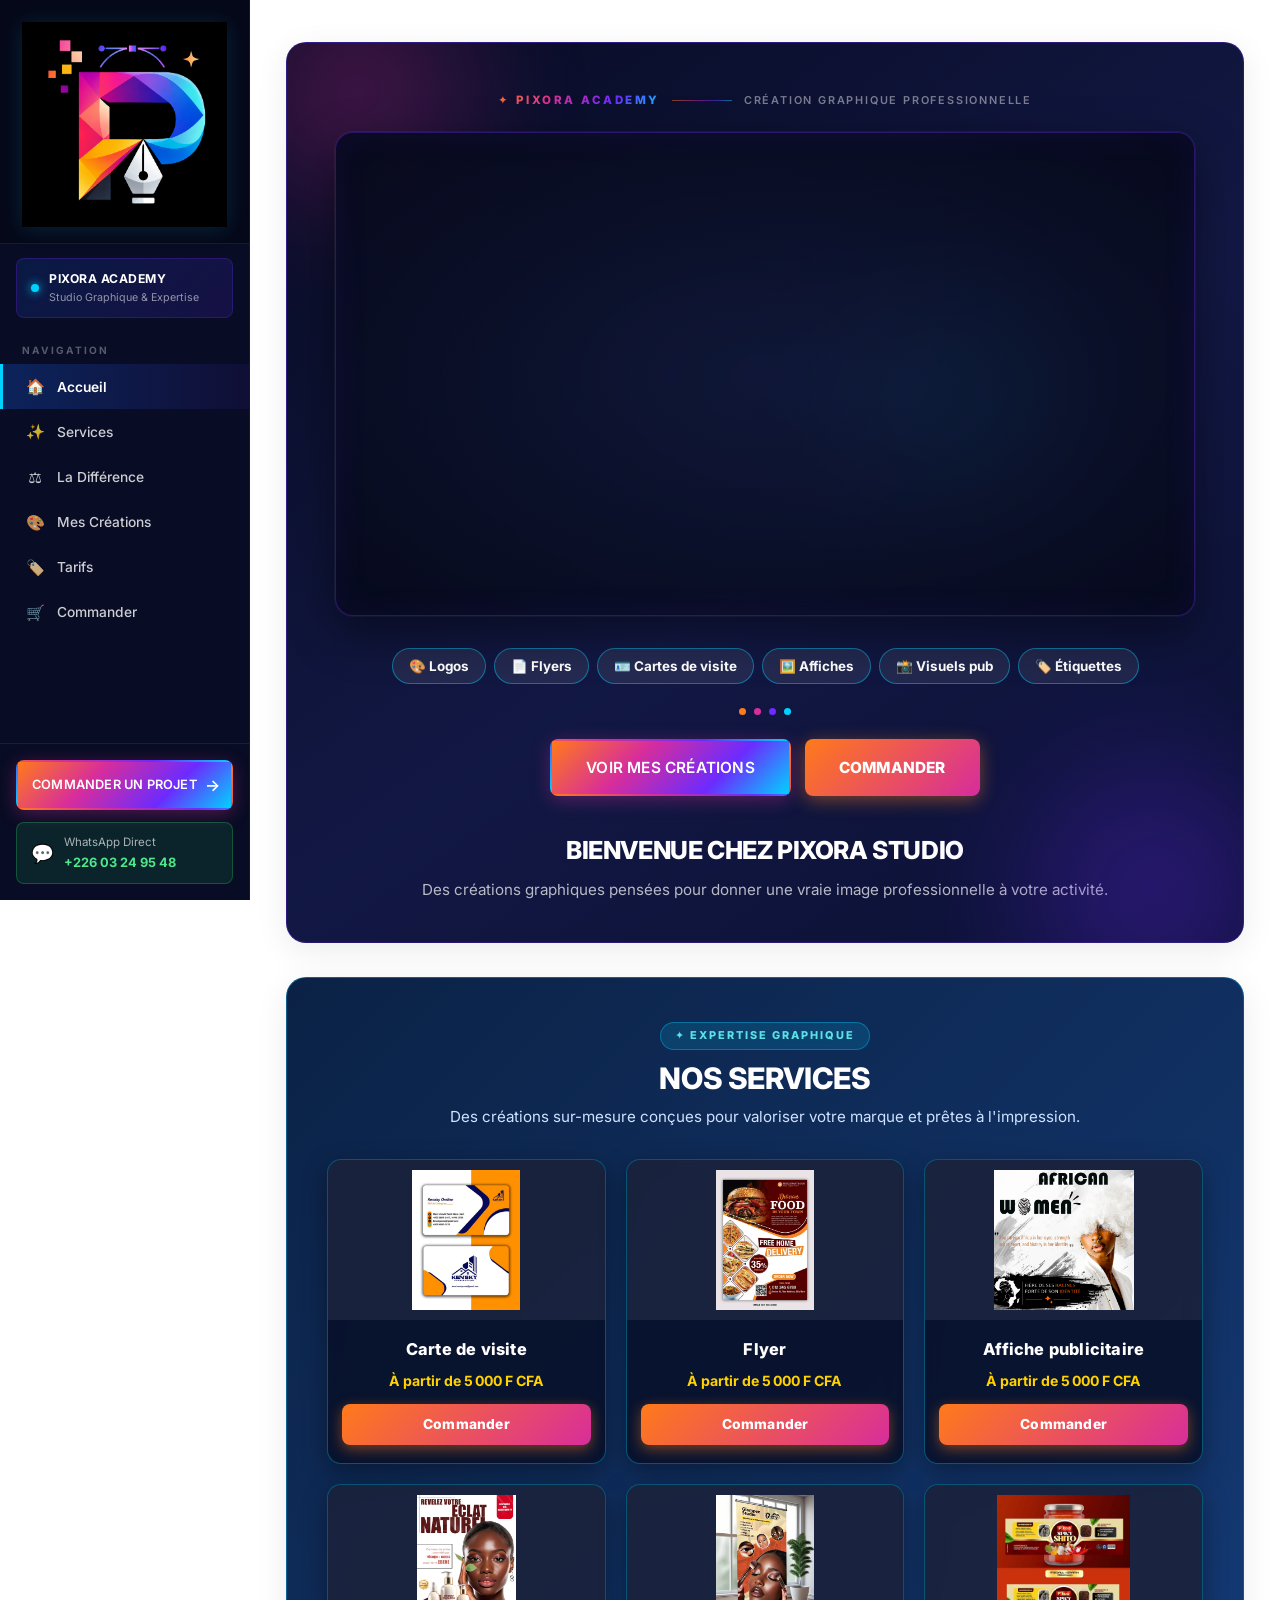
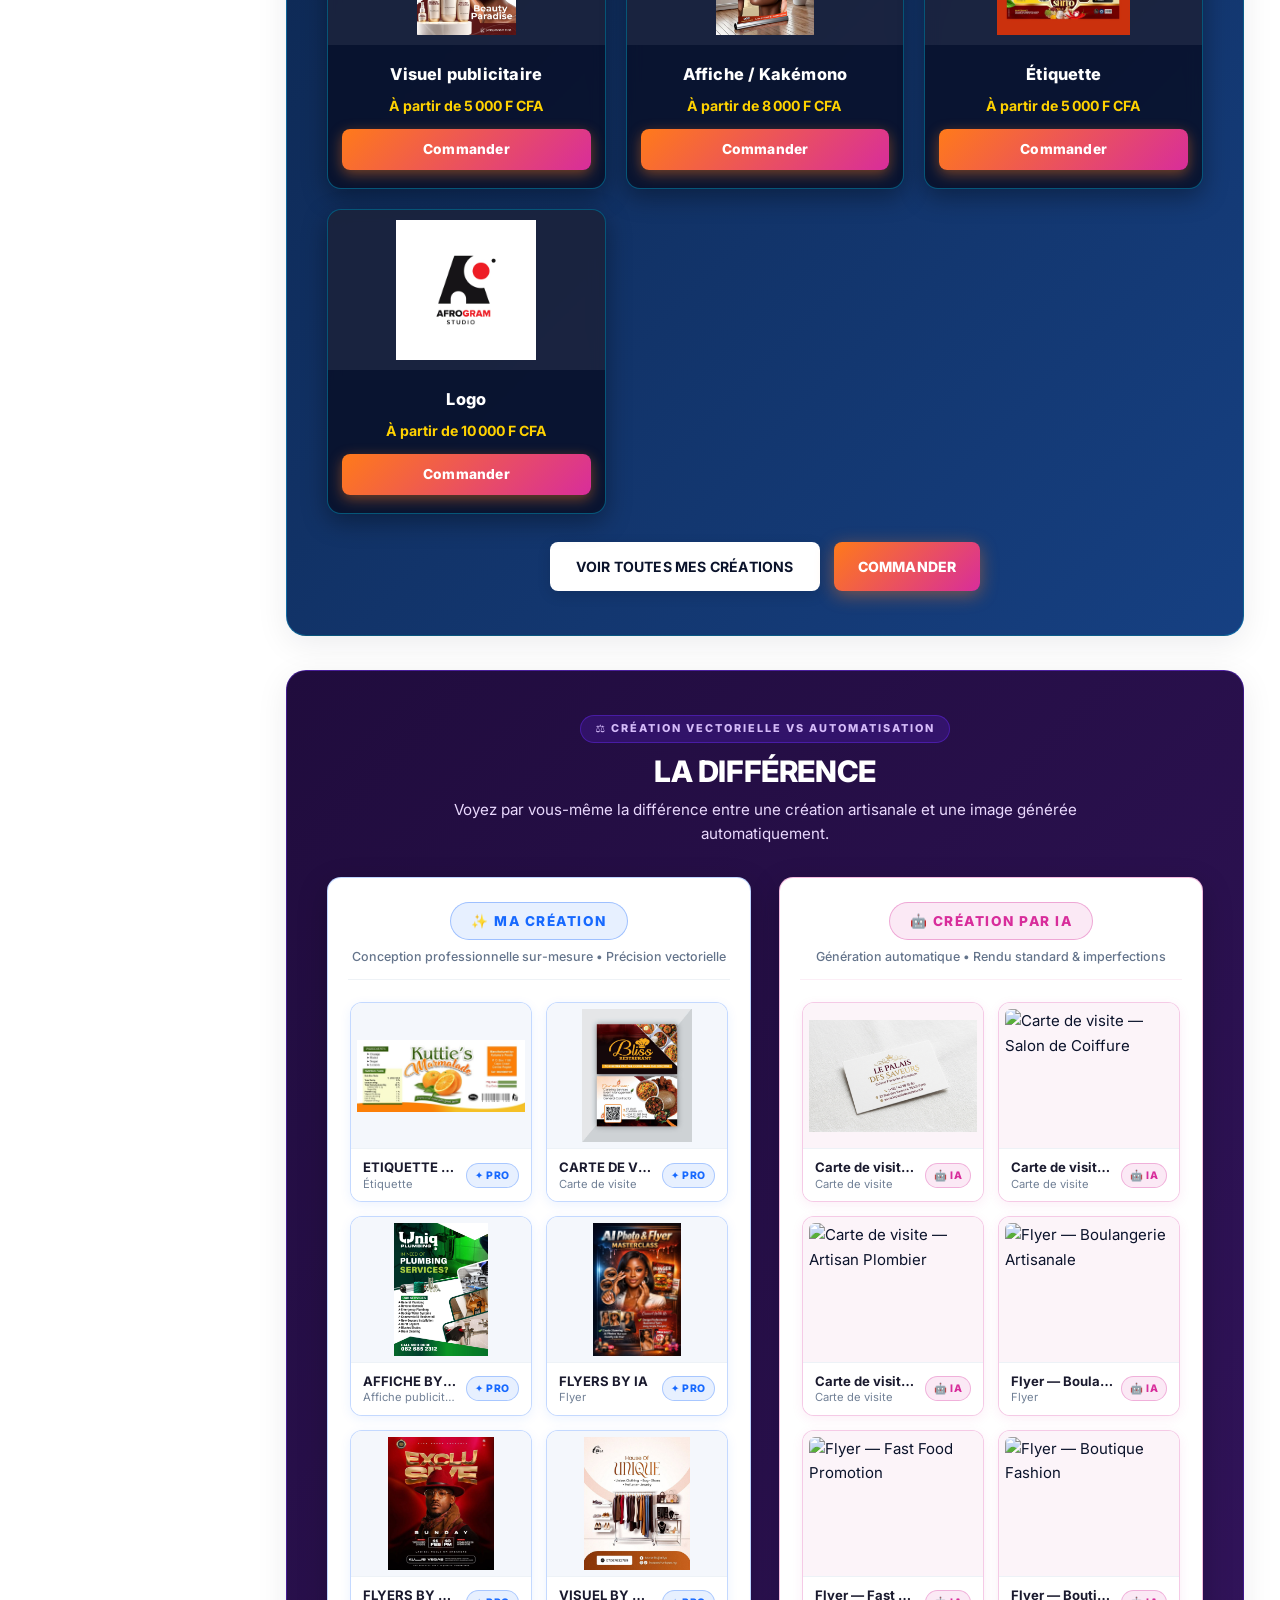
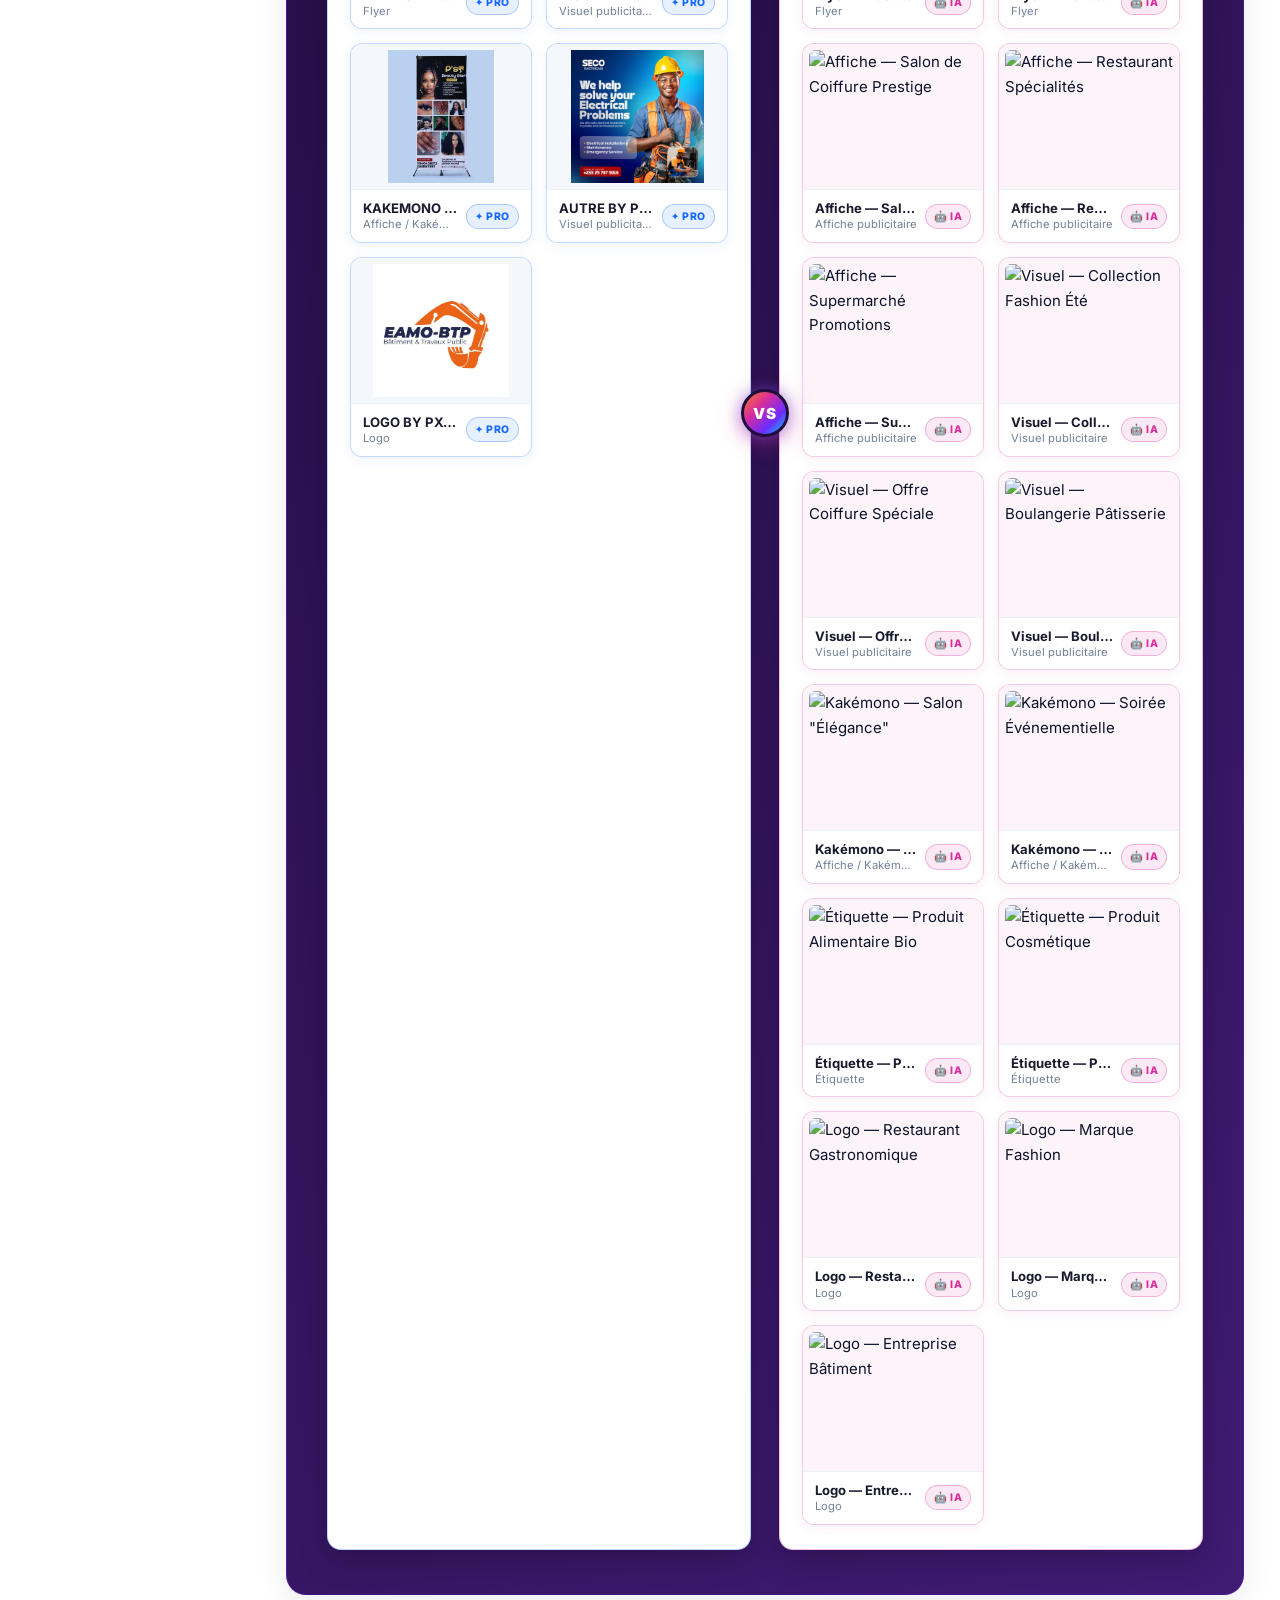
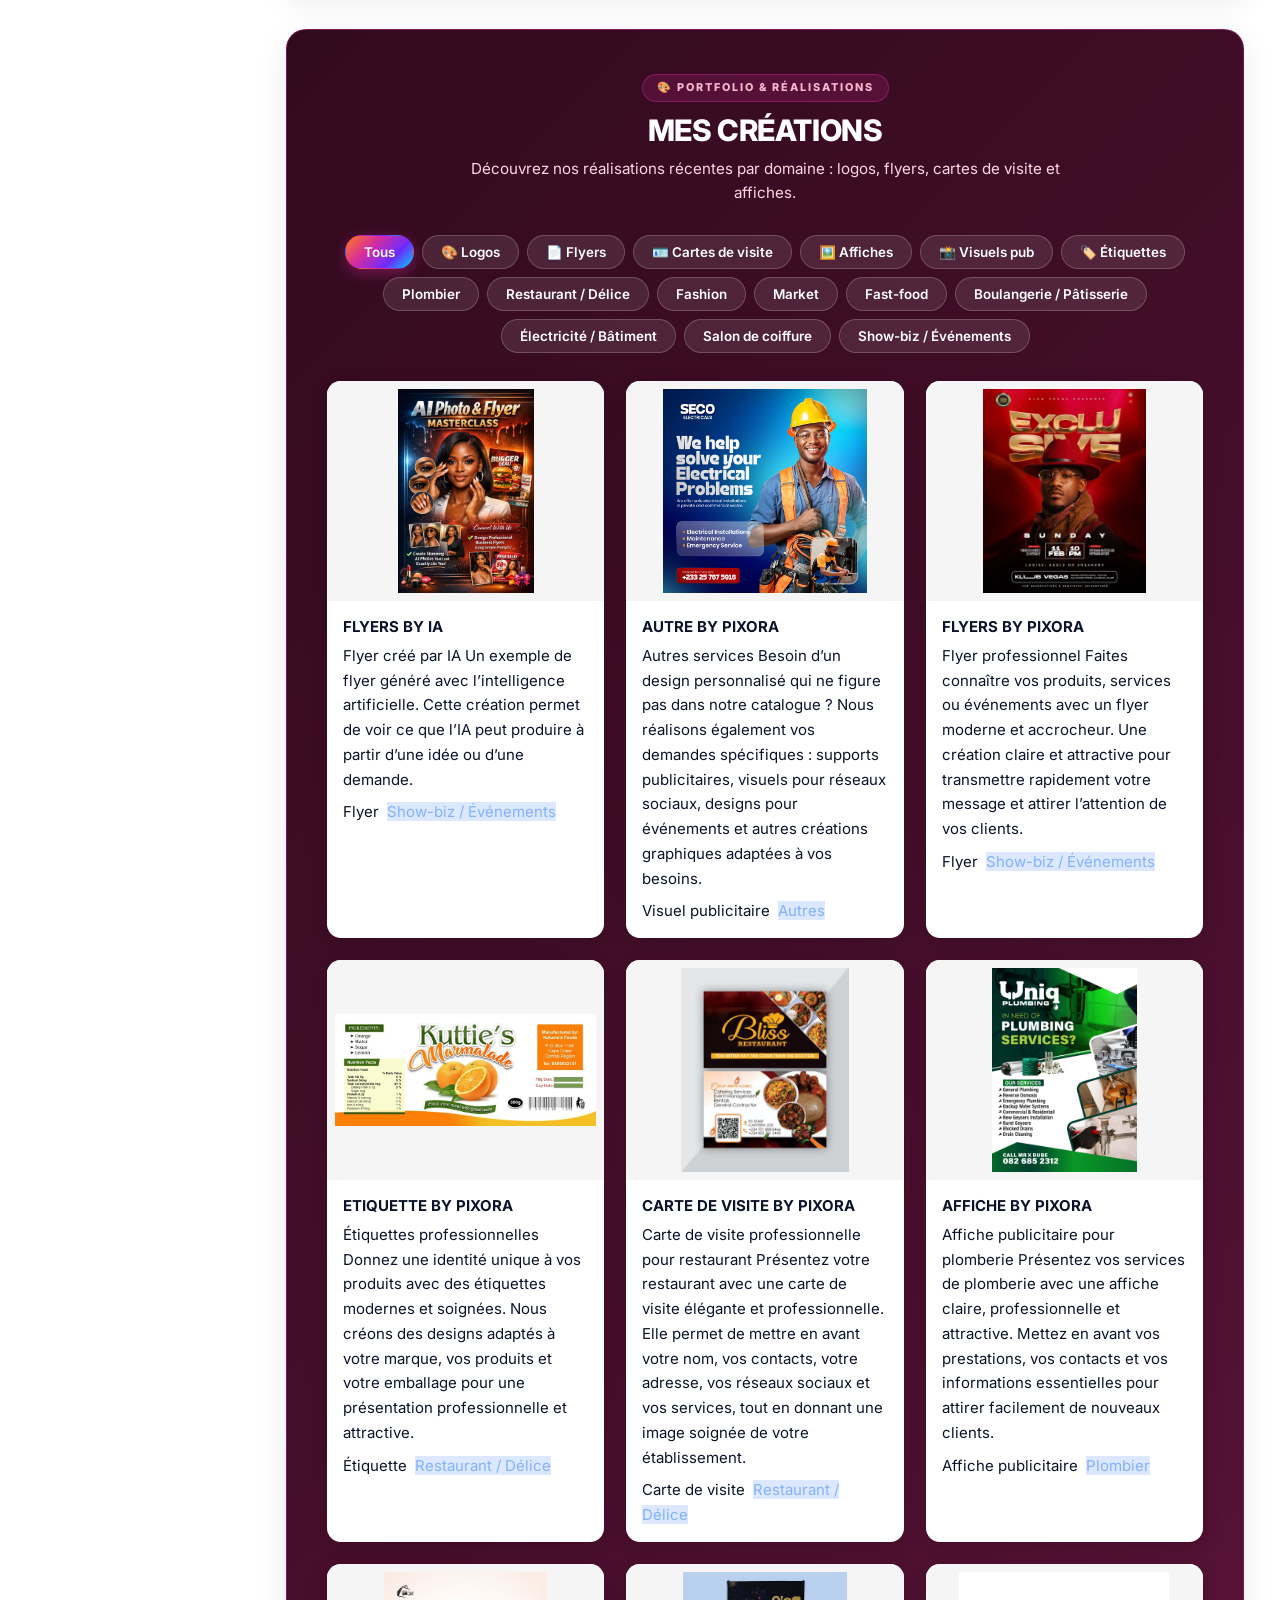
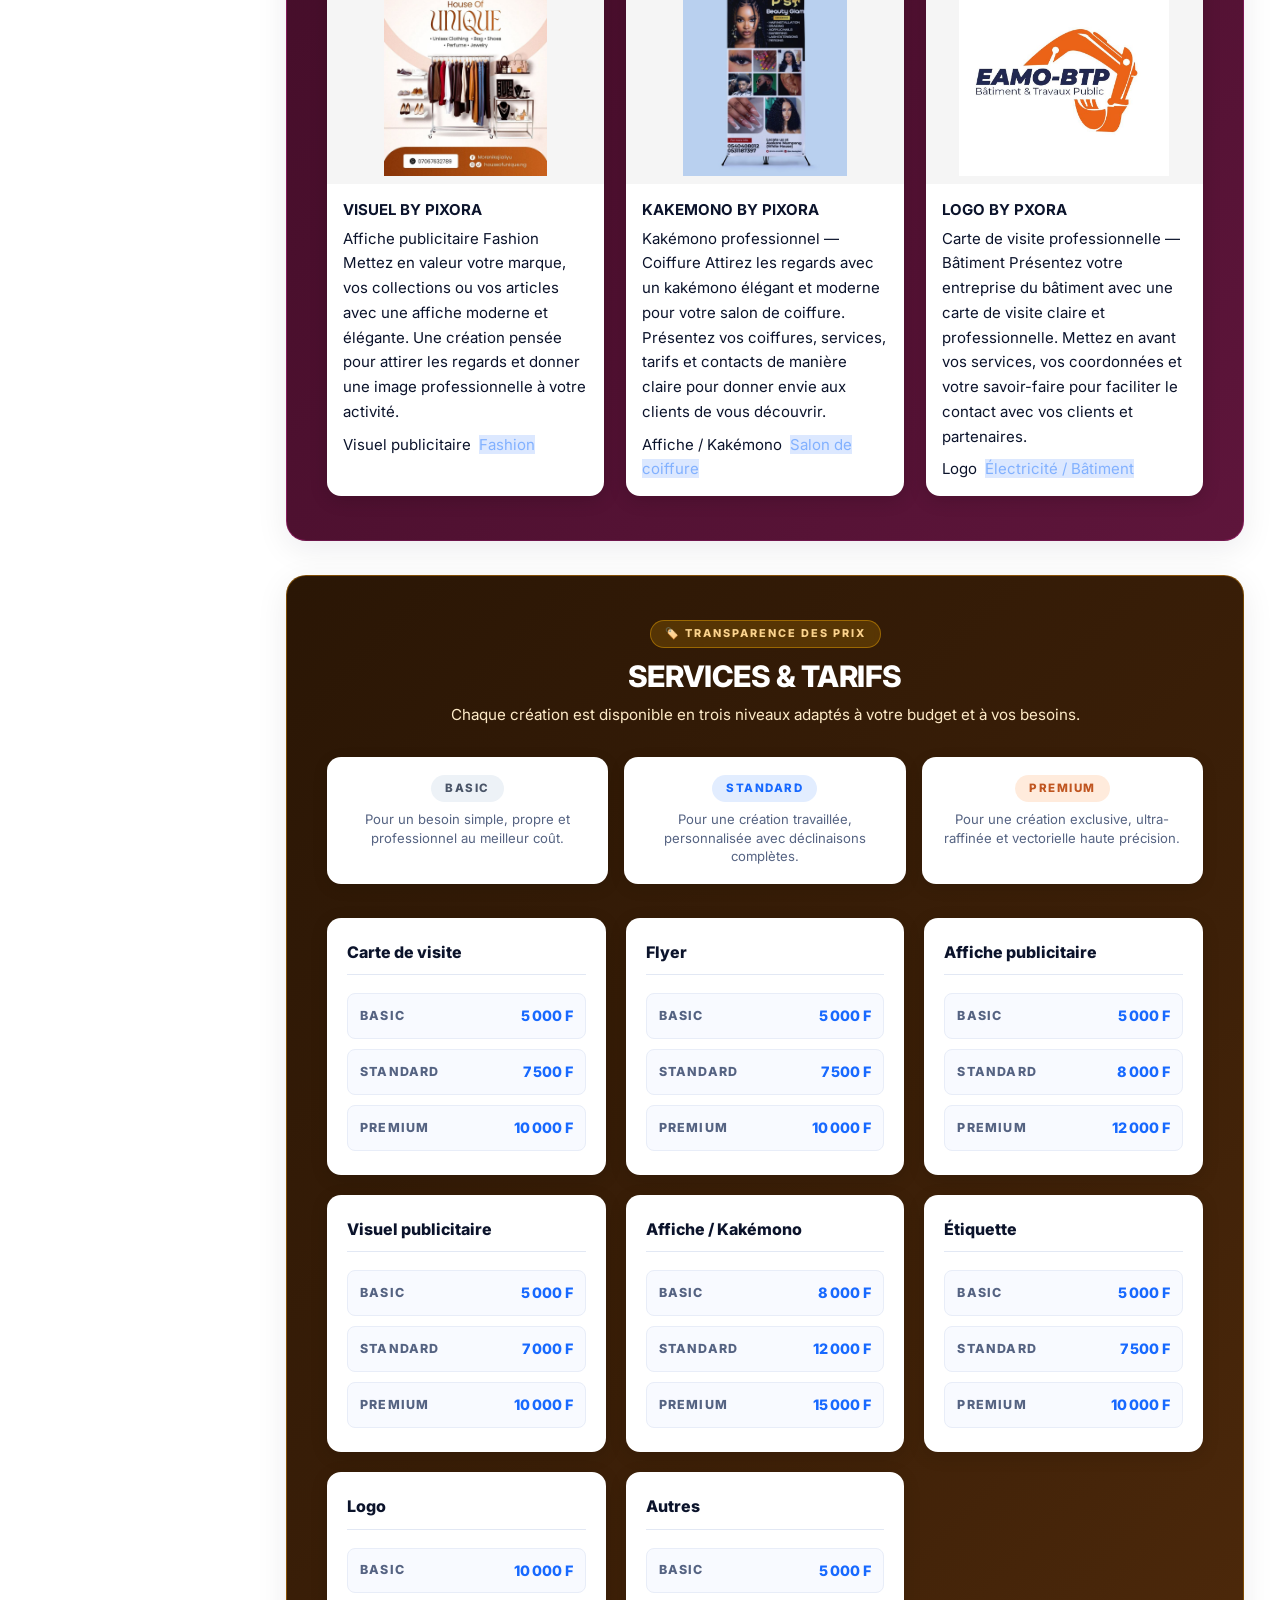
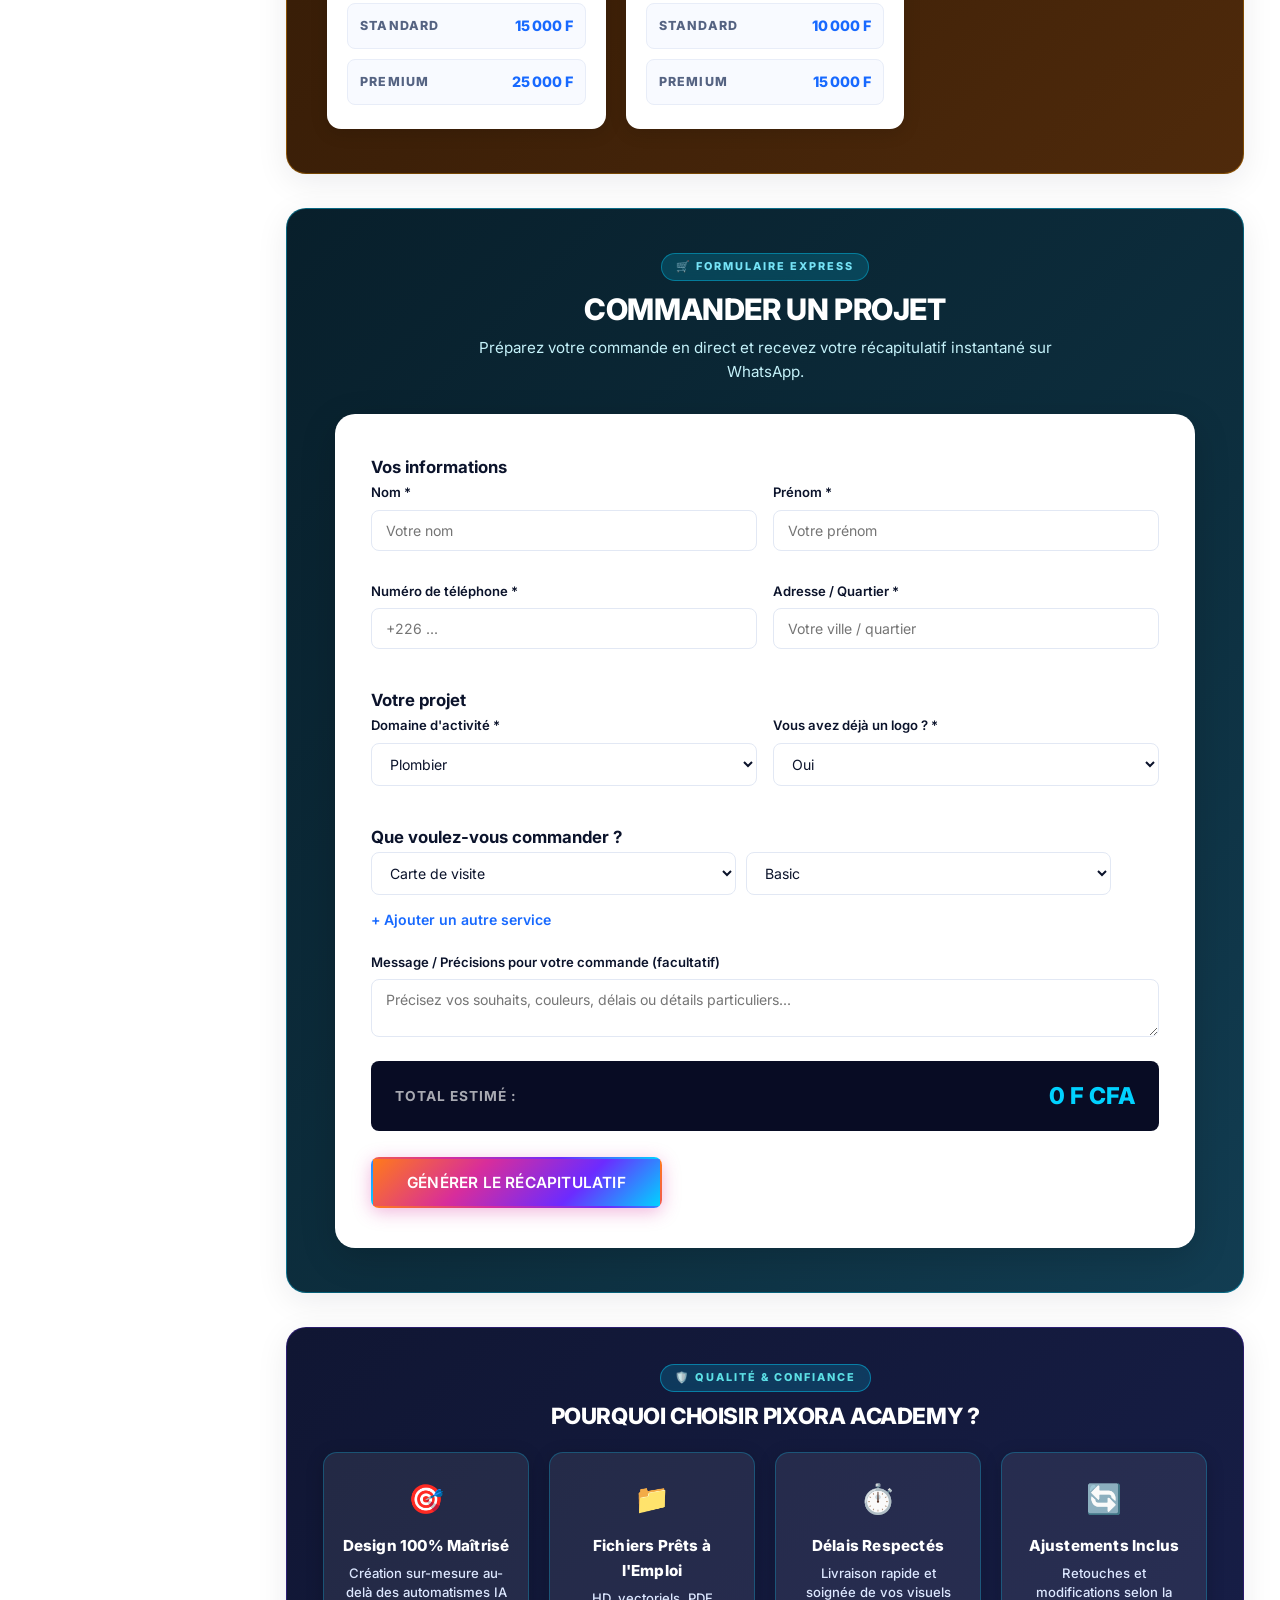
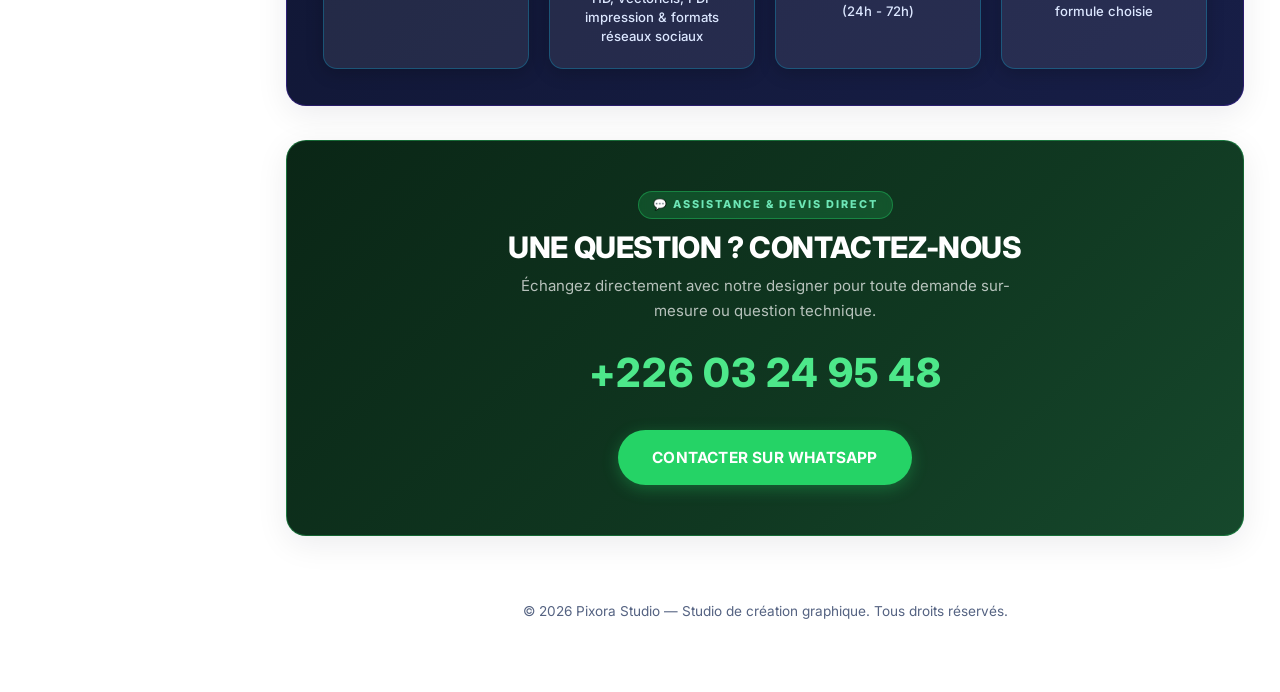
==== commit 7c3d6382: "release: version finale officielle Pixora Academy - controle audio video persistant (mute/unmute), g" ====
--- a/index.html
+++ b/index.html
@@ -12,7 +12,7 @@
     <link rel="preconnect" href="https://fonts.gstatic.com" crossorigin>
     <link href="https://fonts.googleapis.com/css2?family=Inter:ital,wght@0,400;0,500;0,600;0,700;0,800;0,900&display=swap" rel="stylesheet">
 
-    <link rel="stylesheet" href="css/style.css?v=3.4">
+    <link rel="stylesheet" href="css/style.css?v=3.6">
 </head>
 <body>
 
@@ -95,18 +95,22 @@
                             <span class="ad-banner-tagsmall">Création Graphique Professionnelle</span>
                         </div>
 
-                        <h2 class="ad-banner-headline">
-                            <span class="ad-headline-line1">AU-DELÀ DE L'IA,</span>
-                            <span class="ad-headline-line2">NOUS CRÉONS DES DESIGNS</span>
-                            <span class="ad-headline-line3">PENSÉS, MAÎTRISÉS ET ADAPTÉS</span>
-                            <span class="ad-headline-line4">À VOTRE IMAGE.</span>
-                        </h2>
-
-                        <p class="ad-banner-sub">
-                            Créations graphiques professionnelles pour entreprises, commerces, marques et particuliers.
-                        </p>
-
-                        <div class="ad-banner-services" id="banner-category-buttons">
+                        <!-- ====================================================
+                             GRAND CADRE VIDÉO HERO
+                             (Vide par défaut, sans texte ni image, prévu pour la vidéo admin)
+                        ==================================================== -->
+                        <div class="hero-video-zone" id="hero-video-zone">
+                            <div class="hero-video-container" id="hero-video-container">
+                                <video id="hero-video-player" class="hero-video-player" autoplay loop playsinline webkit-playsinline disablepictureinpicture controlslist="nodownload nofullscreen noremoteplayback" preload="auto"></video>
+                                <div class="hero-video-watermark-mask" id="hero-video-watermark-mask" style="display: none;"></div>
+                                <button type="button" class="hero-video-sound-btn" id="hero-video-sound-btn" aria-label="Couper ou activer le son" title="Couper ou activer le son" style="display: none;">
+                                    <span class="sound-icon-muted" id="sound-icon-muted" style="display: none;">🔇</span>
+                                    <span class="sound-icon-unmuted" id="sound-icon-unmuted" style="display: inline;">🔊</span>
+                                </button>
+                            </div>
+                        </div>
+
+                        <div class="ad-banner-services" id="banner-category-buttons" style="margin-top: 10px;">
                             <button type="button" class="ad-service-pill" data-category="Logo" title="Afficher les créations de Logos">🎨 Logos</button>
                             <button type="button" class="ad-service-pill" data-category="Flyer" title="Afficher les flyers">📄 Flyers</button>
                             <button type="button" class="ad-service-pill" data-category="Carte de visite" title="Afficher les cartes de visite">🪪 Cartes de visite</button>
@@ -115,14 +119,14 @@
                             <button type="button" class="ad-service-pill" data-category="Étiquette" title="Afficher les étiquettes">🏷️ Étiquettes</button>
                         </div>
 
-                        <div class="ad-banner-accent-bar">
+                        <div class="ad-banner-accent-bar" style="margin-top: 6px;">
                             <span class="accent-dot" style="background:#FF7A1A"></span>
                             <span class="accent-dot" style="background:#D82D9B"></span>
                             <span class="accent-dot" style="background:#6C2BFF"></span>
                             <span class="accent-dot" style="background:#00D2FF"></span>
                         </div>
 
-                        <div class="ad-banner-ctas">
+                        <div class="ad-banner-ctas" style="margin-top: 6px;">
                             <a href="#creations" class="btn btn-gradient btn-large" id="ad-btn-creations">VOIR MES CRÉATIONS</a>
                             <a href="#commander" class="btn btn-outline-white btn-large" id="ad-btn-commander">COMMANDER</a>
                         </div>
@@ -132,7 +136,7 @@
                         <div class="ad-deco-circle ad-deco-circle-3"></div>
                     </div>
 
-                    <div class="hero-text text-center" style="margin-top: 26px;">
+                    <div class="hero-text text-center" style="margin-top: 34px;">
                         <h1 class="hero-title" id="hero-title" style="color: #FFFFFF;">BIENVENUE CHEZ PIXORA ACADEMY</h1>
                         <p class="hero-subtitle" id="hero-subtitle" style="color: rgba(255, 255, 255, 0.7);">Des créations graphiques pensées pour donner une vraie image professionnelle à votre activité.</p>
                     </div>
@@ -330,7 +334,7 @@
                 ==================================================== -->
                 <section class="cadre-horizontal cadre-guarantees">
                     <div class="cadre-header" style="margin-bottom: 22px;">
-                        <span class="cadre-badge-tag">🛡️ QUALITÉ & CONFIANCE</span>
+                        <span class="cadre-badge-tag" style="color: #5CE1E6; border-color: rgba(0, 210, 255, 0.45); background: rgba(0, 210, 255, 0.18);">🛡️ QUALITÉ & CONFIANCE</span>
                         <h2 class="cadre-title" style="font-size: 1.4rem; color: #FFFFFF;">POURQUOI CHOISIR PIXORA ACADEMY ?</h2>
                     </div>
                     <div class="guarantees-grid">
@@ -402,12 +406,14 @@
     <script src="https://www.gstatic.com/firebasejs/10.8.0/firebase-app-compat.js"></script>
     <script src="https://www.gstatic.com/firebasejs/10.8.0/firebase-firestore-compat.js"></script>
     <script src="https://www.gstatic.com/firebasejs/10.8.0/firebase-auth-compat.js"></script>
+    <script src="https://www.gstatic.com/firebasejs/10.8.0/firebase-storage-compat.js"></script>
     <script src="js/firebase-config.js?v=3.0"></script>
 
     <script src="js/data.js?v=3.0"></script>
     <script src="js/data-manager.js?v=3.0"></script>
     <script src="js/ai-seed.js?v=3.0"></script>
-    <script src="js/app.js?v=3.2"></script>
+    <script src="js/video-manager.js?v=3.4"></script>
+    <script src="js/app.js?v=3.5"></script>
 
     <!-- GESTION DE LA NAVIGATION & SYNCHRONISATION -->
     <script>
--- a/css/style.css
+++ b/css/style.css
@@ -501,6 +501,99 @@
     margin-left: auto;
     margin-right: auto;
 }
+
+/* ================================================================
+   GRAND CADRE VIDÉO HERO (VITRINE)
+   Responsive ordinateur, tablette, Android et iPhone
+   ================================================================ */
+.hero-video-zone {
+    width: 100%;
+    max-width: 860px;
+    margin: 18px auto 32px;
+    position: relative;
+    z-index: 2;
+}
+.hero-video-container {
+    width: 100%;
+    aspect-ratio: 16 / 9;
+    max-height: 485px;
+    background: radial-gradient(ellipse at center, rgba(16, 24, 54, 0.72) 0%, rgba(6, 9, 26, 0.96) 100%);
+    border: 1.5px solid rgba(108, 43, 255, 0.35);
+    border-radius: 18px;
+    box-shadow: 0 16px 48px rgba(0, 0, 0, 0.45), 0 0 0 1px rgba(255, 255, 255, 0.05), inset 0 0 35px rgba(108, 43, 255, 0.08);
+    overflow: hidden;
+    position: relative;
+    display: flex;
+    align-items: center;
+    justify-content: center;
+    transition: border-color 0.3s ease, box-shadow 0.3s ease;
+}
+.hero-video-container:hover {
+    border-color: rgba(0, 210, 255, 0.5);
+    box-shadow: 0 20px 52px rgba(0, 0, 0, 0.55), 0 0 32px rgba(108, 43, 255, 0.22);
+}
+.hero-video-player {
+    width: 100%;
+    height: 100%;
+    object-fit: contain;
+    background: #000;
+    border-radius: inherit;
+    display: none;
+    pointer-events: none; /* Empêche tout clic ou tap de mettre en pause */
+    user-select: none;
+    -webkit-user-select: none;
+}
+.hero-video-sound-btn {
+    position: absolute;
+    bottom: 14px;
+    right: 14px;
+    z-index: 10;
+    width: 42px;
+    height: 42px;
+    border-radius: 50%;
+    background: rgba(8, 12, 36, 0.82);
+    backdrop-filter: blur(10px);
+    -webkit-backdrop-filter: blur(10px);
+    border: 1.5px solid rgba(255, 255, 255, 0.25);
+    color: #fff;
+    font-size: 1.2rem;
+    display: none; /* Affiché uniquement si une vidéo est présente */
+    align-items: center;
+    justify-content: center;
+    cursor: pointer;
+    box-shadow: 0 4px 16px rgba(0, 0, 0, 0.45);
+    transition: transform 0.2s ease, background 0.2s ease, border-color 0.2s ease;
+    user-select: none;
+    -webkit-tap-highlight-color: transparent;
+}
+.hero-video-sound-btn:hover {
+    background: rgba(108, 43, 255, 0.9);
+    border-color: #00D2FF;
+    transform: scale(1.08);
+}
+.hero-video-sound-btn:active {
+    transform: scale(0.95);
+}
+
+/* Masque propre et totalement opaque du logo CapCut en haut à droite */
+.hero-video-watermark-mask {
+    position: absolute;
+    top: 6px;
+    right: 8px;
+    z-index: 8;
+    width: 125px;
+    height: 42px;
+    border-radius: 6px;
+    background: #000000;
+    box-shadow: 0 0 10px 4px #000000;
+    backdrop-filter: blur(10px);
+    -webkit-backdrop-filter: blur(10px);
+    pointer-events: none;
+    user-select: none;
+    display: none; /* Affiché uniquement si une vidéo est présente */
+}
+
+
 .ad-banner-services {
     display: flex;
     flex-wrap: wrap;
@@ -512,15 +605,15 @@
     display: inline-flex;
     align-items: center;
     gap: 6px;
-    background: rgba(255, 255, 255, 0.07);
-    border: 1px solid rgba(0, 210, 255, 0.3);
+    background: rgba(255, 255, 255, 0.08);
+    border: 1px solid rgba(0, 210, 255, 0.45);
     border-radius: 50px;
     padding: 7px 16px;
     min-height: 36px;
-    font-size: 0.82rem;
+    font-size: 0.84rem;
     font-family: var(--font);
-    font-weight: 600;
-    color: rgba(255, 255, 255, 0.85);
+    font-weight: 700;
+    color: #FFFFFF !important;
     transition: all 0.2s ease;
     cursor: pointer;
 }
@@ -593,70 +686,125 @@
     gap: 20px;
     margin-bottom: 28px;
 }
+.service-visual-card,
 .service-card {
-    background: #FFFFFF;
-    border: 1px solid rgba(255, 255, 255, 0.8);
+    background: rgba(8, 16, 42, 0.88);
+    border: 1.5px solid rgba(0, 210, 255, 0.35);
     border-radius: var(--radius-md);
     overflow: hidden;
     display: flex;
     flex-direction: column;
-    box-shadow: 0 4px 18px rgba(0, 0, 0, 0.12);
-    transition: transform 0.25s cubic-bezier(0.2, 0.8, 0.2, 1), box-shadow 0.25s;
+    box-shadow: 0 8px 24px rgba(0, 0, 0, 0.35);
+    transition: transform 0.25s cubic-bezier(0.2, 0.8, 0.2, 1), box-shadow 0.25s, border-color 0.25s;
     cursor: pointer;
-}
+    backdrop-filter: blur(8px);
+    -webkit-backdrop-filter: blur(8px);
+}
+.service-visual-card:hover,
 .service-card:hover {
     transform: translateY(-5px);
-    box-shadow: 0 8px 26px rgba(0, 0, 0, 0.2), 0 0 15px rgba(0, 210, 255, 0.3);
-}
-.service-card-img-wrap {
+    border-color: #00D2FF;
+    box-shadow: 0 12px 32px rgba(0, 0, 0, 0.45), 0 0 20px rgba(0, 210, 255, 0.35);
+}
+.service-card-img-wrap,
+.service-img-wrap {
     position: relative;
     width: 100%;
-    background: #E8EEF8;
+    background: rgba(255, 255, 255, 0.04);
     overflow: hidden;
 }
 .service-card-img {
     width: 100%;
     height: 160px;
     object-fit: contain;
-    background: #F2F4FA;
+    background: rgba(255, 255, 255, 0.03);
     display: block;
-    padding: 6px;
+    padding: 10px;
     transition: transform 0.35s ease;
 }
-.service-card:hover .service-card-img { transform: scale(1.04); }
+.service-visual-card:hover .service-card-img,
+.service-card:hover .service-card-img {
+    transform: scale(1.05);
+}
 .service-card-img-placeholder {
     width: 100%;
-    height: 145px;
+    height: 155px;
     display: flex;
     align-items: center;
     justify-content: center;
-    font-size: 2.4rem;
-    background: linear-gradient(135deg, #EEF3FA 0%, #DCE5F5 100%);
-    color: var(--c-logo-blue);
+    font-size: 2.6rem;
+    background: rgba(255, 255, 255, 0.05);
+    color: #5CE1E6;
 }
 .service-card-body {
-    padding: 16px 14px;
+    padding: 16px 14px 18px;
     display: flex;
     flex-direction: column;
     flex: 1;
     text-align: center;
 }
 .service-card-name {
-    font-size: 0.95rem;
+    font-size: 1.02rem;
+    font-weight: 800;
+    color: #FFFFFF !important;
+    margin-bottom: 6px;
+    letter-spacing: 0.2px;
+}
+.service-card-price {
+    font-size: 0.88rem;
     font-weight: 700;
-    color: var(--c-text-dark);
-    margin-bottom: 6px;
-}
-.service-card-price {
-    font-size: 0.82rem;
-    font-weight: 700;
-    color: var(--c-logo-blue);
+    color: #FFD200 !important;
     margin-top: auto;
+}
+.btn-order-service {
+    background: linear-gradient(135deg, #FF7A1A 0%, #D82D9B 100%) !important;
+    color: #FFFFFF !important;
+    font-weight: 800 !important;
+    font-size: 0.86rem !important;
+    border: none !important;
+    border-radius: var(--radius-sm) !important;
+    padding: 9px 14px !important;
+    box-shadow: 0 4px 14px rgba(255, 122, 26, 0.45) !important;
+    transition: transform 0.2s ease, box-shadow 0.2s ease !important;
+    text-align: center;
+    text-decoration: none;
+    display: block;
+    margin-top: 12px;
+}
+.btn-order-service:hover {
+    transform: translateY(-2px) !important;
+    box-shadow: 0 6px 20px rgba(255, 122, 26, 0.65) !important;
+    color: #FFFFFF !important;
 }
 .service-card-btn {
     margin-top: 10px;
     font-size: 0.76rem;
     padding: 6px 12px;
+}
+
+/* Boutons « Commander » ultra-visibles et contrastés */
+#ad-btn-commander,
+#btn-hero-commander {
+    background: linear-gradient(135deg, #FF7A1A 0%, #D82D9B 100%) !important;
+    color: #FFFFFF !important;
+    border: none !important;
+    font-weight: 800 !important;
+    box-shadow: 0 4px 18px rgba(255, 122, 26, 0.45) !important;
+    transition: transform 0.2s ease, box-shadow 0.2s ease !important;
+}
+#ad-btn-commander:hover,
+#btn-hero-commander:hover {
+    transform: translateY(-2px) !important;
+    box-shadow: 0 6px 24px rgba(255, 122, 26, 0.65) !important;
+    color: #FFFFFF !important;
+}
+
+.site-topbar a.btn {
+    background: linear-gradient(135deg, #FF7A1A 0%, #D82D9B 100%) !important;
+    color: #FFFFFF !important;
+    border: none !important;
+    font-weight: 800 !important;
+    box-shadow: 0 2px 10px rgba(255, 122, 26, 0.4) !important;
 }
 
 /* ================================================================
@@ -1244,34 +1392,48 @@
     border: 1px solid rgba(108, 43, 255, 0.25);
     padding: 36px 36px;
 }
+.cadre-guarantees .cadre-badge-tag {
+    background: rgba(0, 210, 255, 0.18);
+    border: 1px solid rgba(0, 210, 255, 0.45);
+    color: #5CE1E6 !important;
+    font-weight: 800;
+}
 .guarantees-grid {
     display: grid;
     grid-template-columns: repeat(4, 1fr);
     gap: 20px;
 }
 .guarantee-item {
-    background: rgba(255, 255, 255, 0.05);
-    border: 1px solid rgba(255, 255, 255, 0.1);
+    background: rgba(255, 255, 255, 0.08);
+    border: 1px solid rgba(0, 210, 255, 0.25);
     border-radius: var(--radius-md);
-    padding: 20px 18px;
+    padding: 22px 18px;
     text-align: center;
     display: flex;
     flex-direction: column;
     align-items: center;
-}
-.g-icon { font-size: 1.7rem; margin-bottom: 10px; }
+    box-shadow: 0 4px 18px rgba(0, 0, 0, 0.2);
+    transition: transform 0.2s ease, border-color 0.2s ease;
+}
+.guarantee-item:hover {
+    transform: translateY(-3px);
+    border-color: rgba(0, 210, 255, 0.5);
+}
+.g-icon { font-size: 1.8rem; margin-bottom: 10px; }
 .guarantee-item strong {
     display: block;
-    font-size: 0.88rem;
-    color: #FFFFFF;
-    font-weight: 700;
-    margin-bottom: 4px;
+    font-size: 0.95rem;
+    color: #FFFFFF !important;
+    font-weight: 800;
+    margin-bottom: 6px;
+    letter-spacing: 0.2px;
 }
 .guarantee-item p {
-    font-size: 0.78rem;
-    color: rgba(255, 255, 255, 0.65);
-    line-height: 1.4;
+    font-size: 0.82rem;
+    color: #DCE7FF !important;
+    line-height: 1.45;
     margin: 0;
+    font-weight: 500;
 }
 
 /* ================================================================
@@ -1507,6 +1669,10 @@
 
     .cadre-horizontal { padding: 30px 18px; border-radius: var(--radius-md); margin-bottom: 24px; }
     .cadre-title { font-size: 1.4rem; }
+    .hero-video-zone { margin: 12px auto 22px; }
+    .hero-video-container { border-radius: 12px; }
+    .hero-video-sound-btn { bottom: 10px; right: 10px; width: 36px; height: 36px; font-size: 1.05rem; }
+    .hero-video-watermark-mask { top: 5px; right: 6px; width: 90px; height: 34px; box-shadow: 0 0 8px 3px #000000; }
     .ad-banner-topbar { flex-wrap: wrap; gap: 6px; }
     .ad-banner-badge-line { display: none; }
     .ad-banner-ctas { flex-direction: column; align-items: center; }
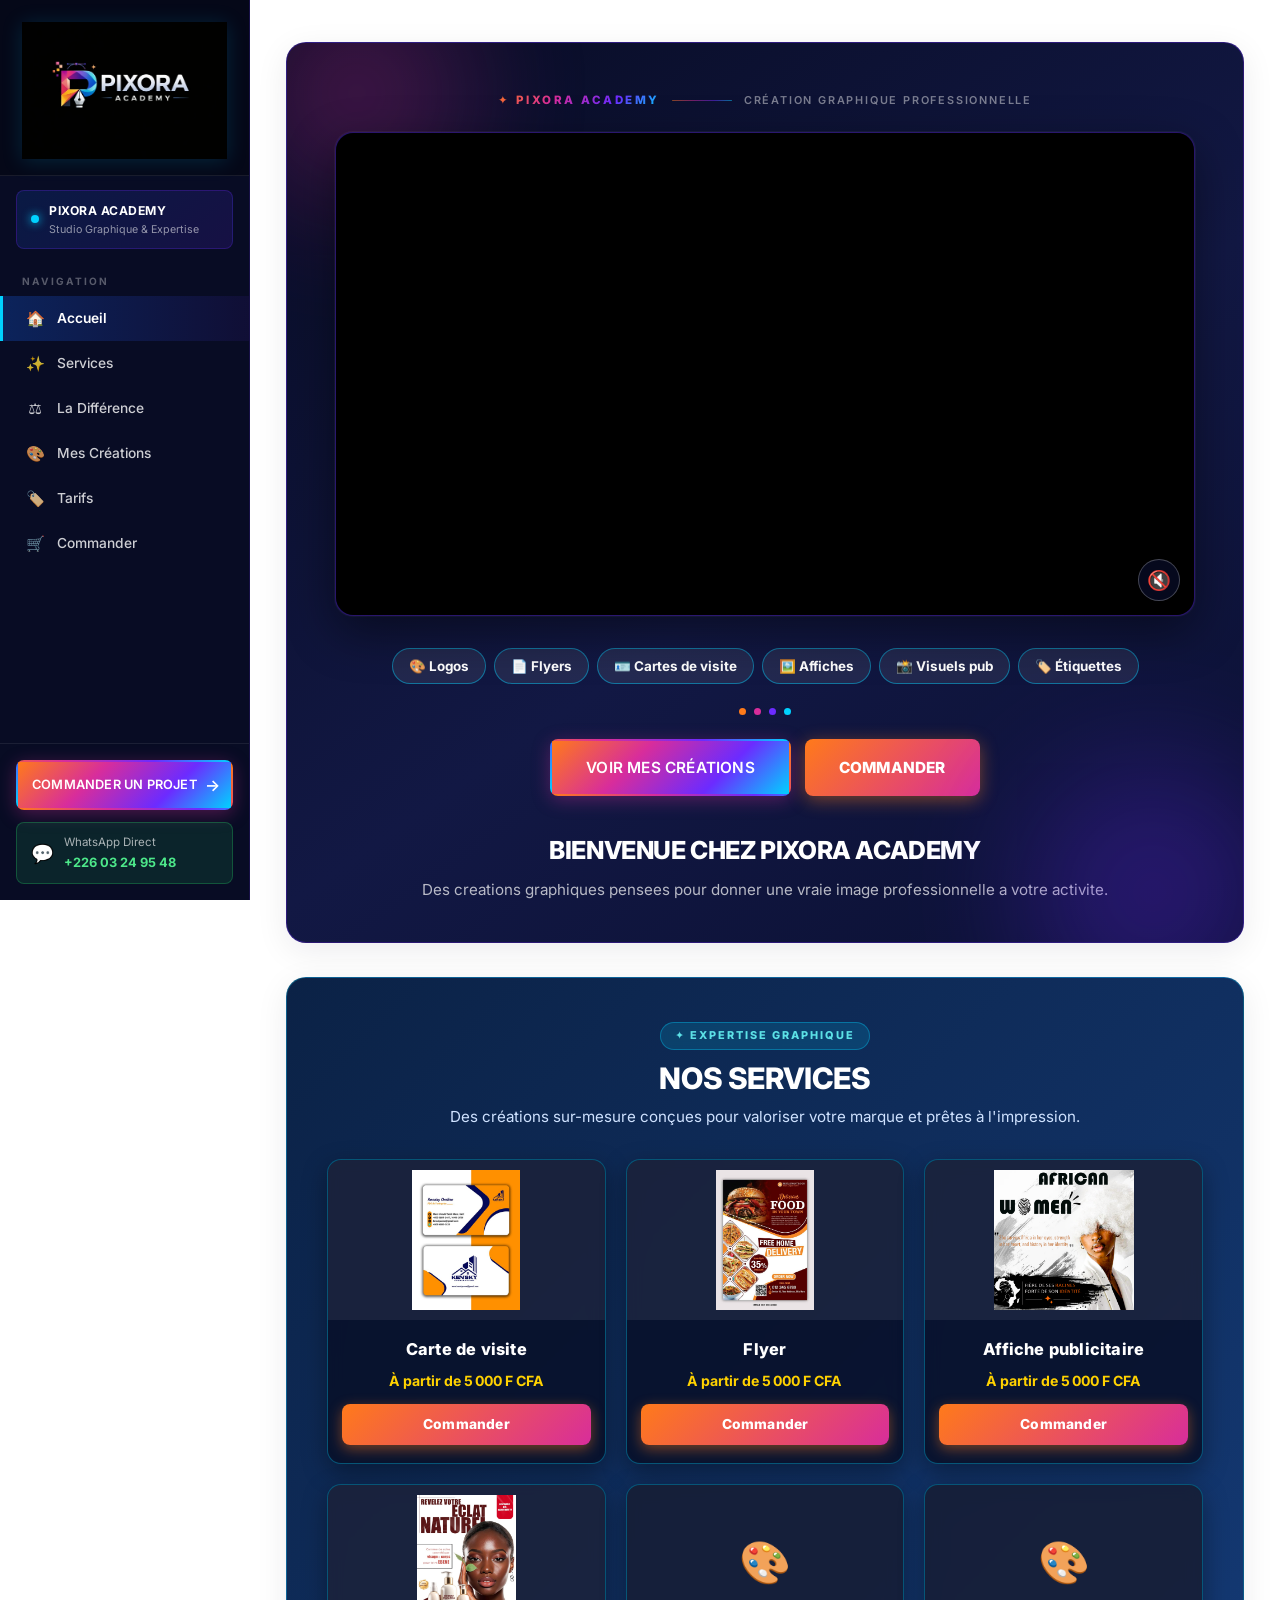
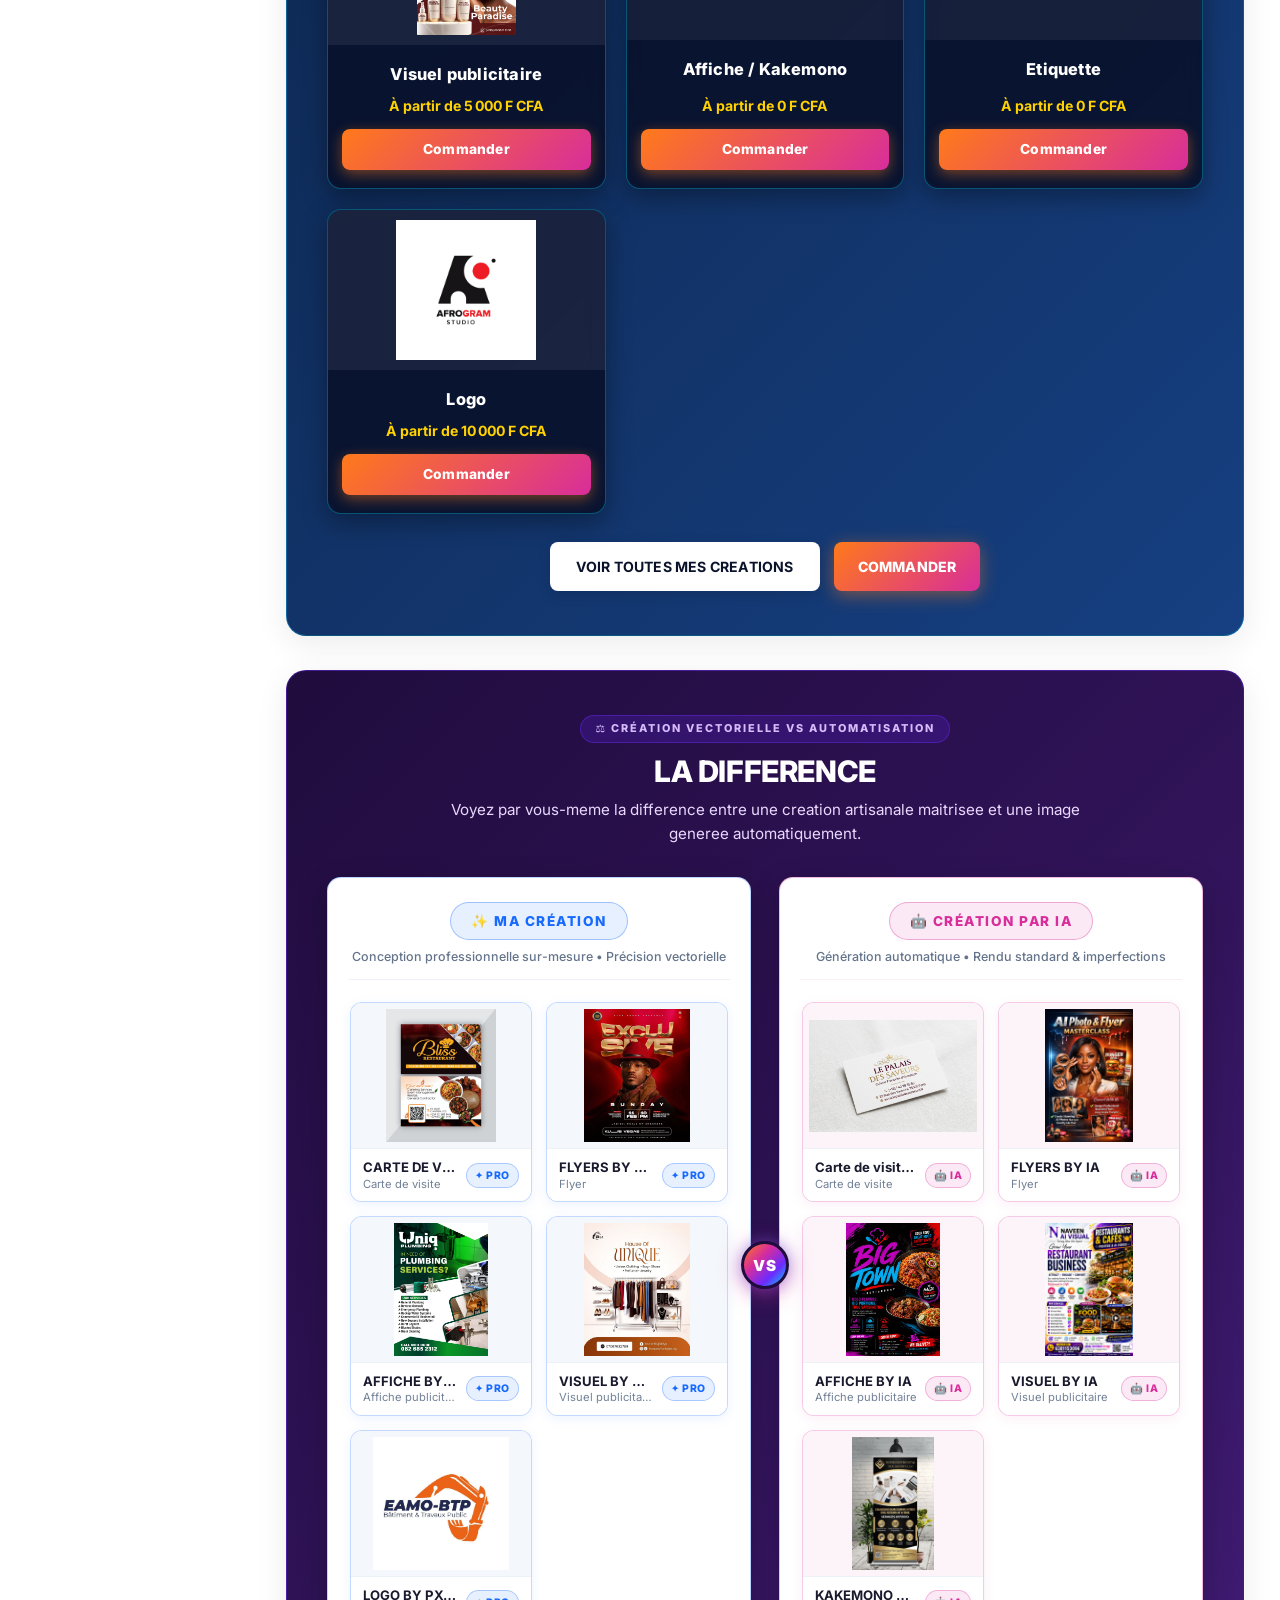
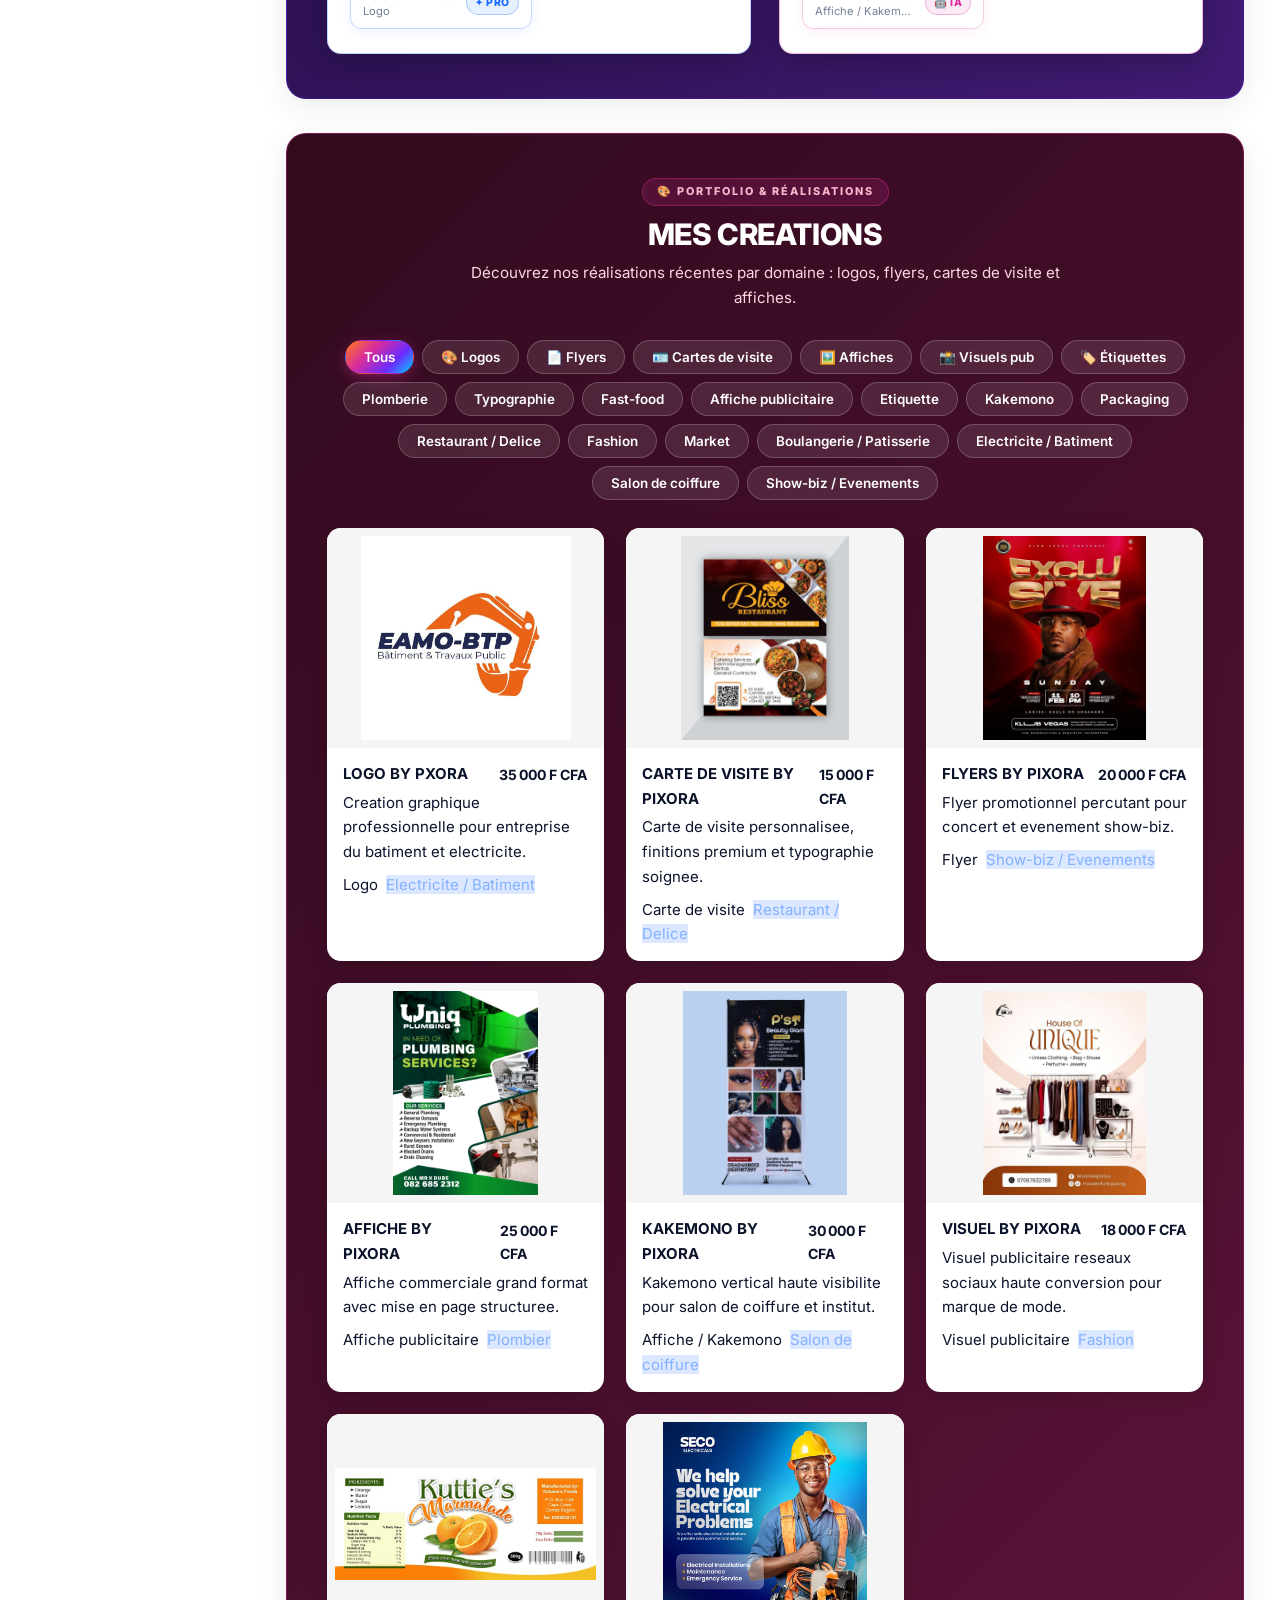
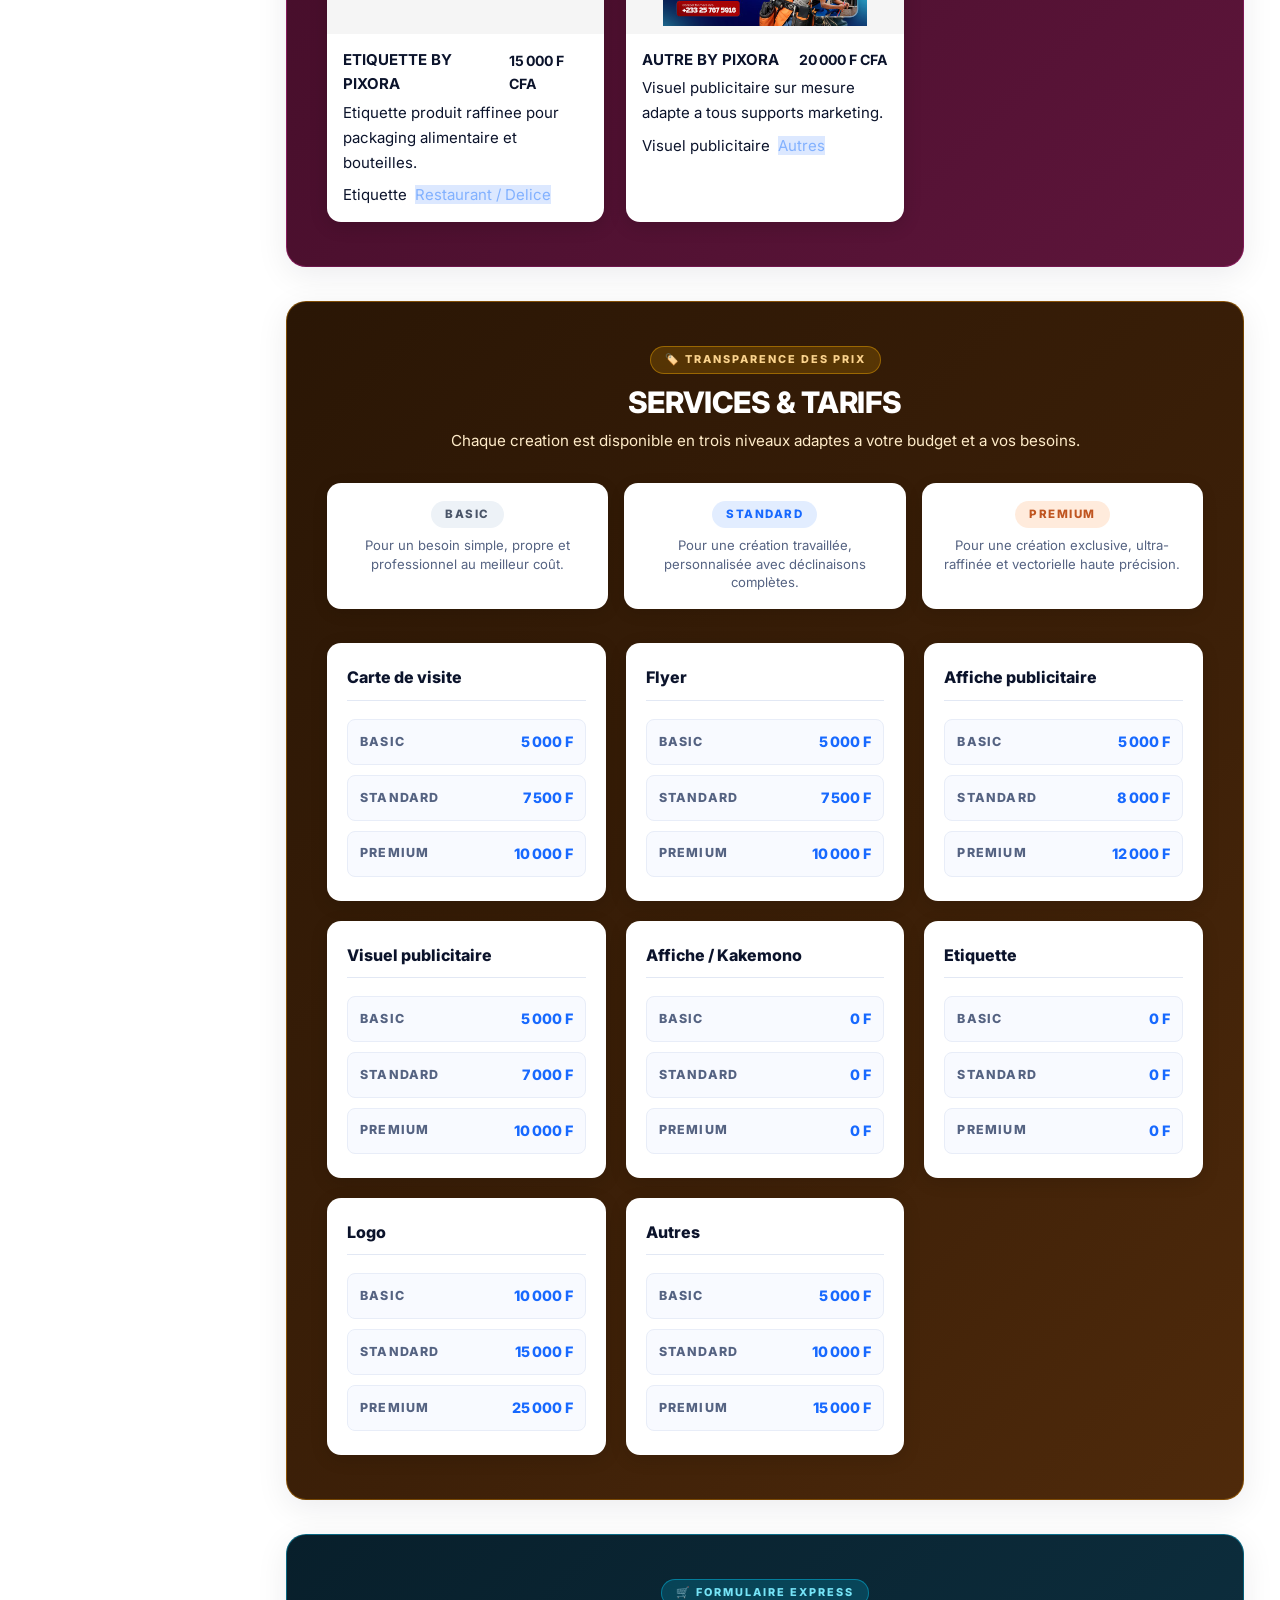
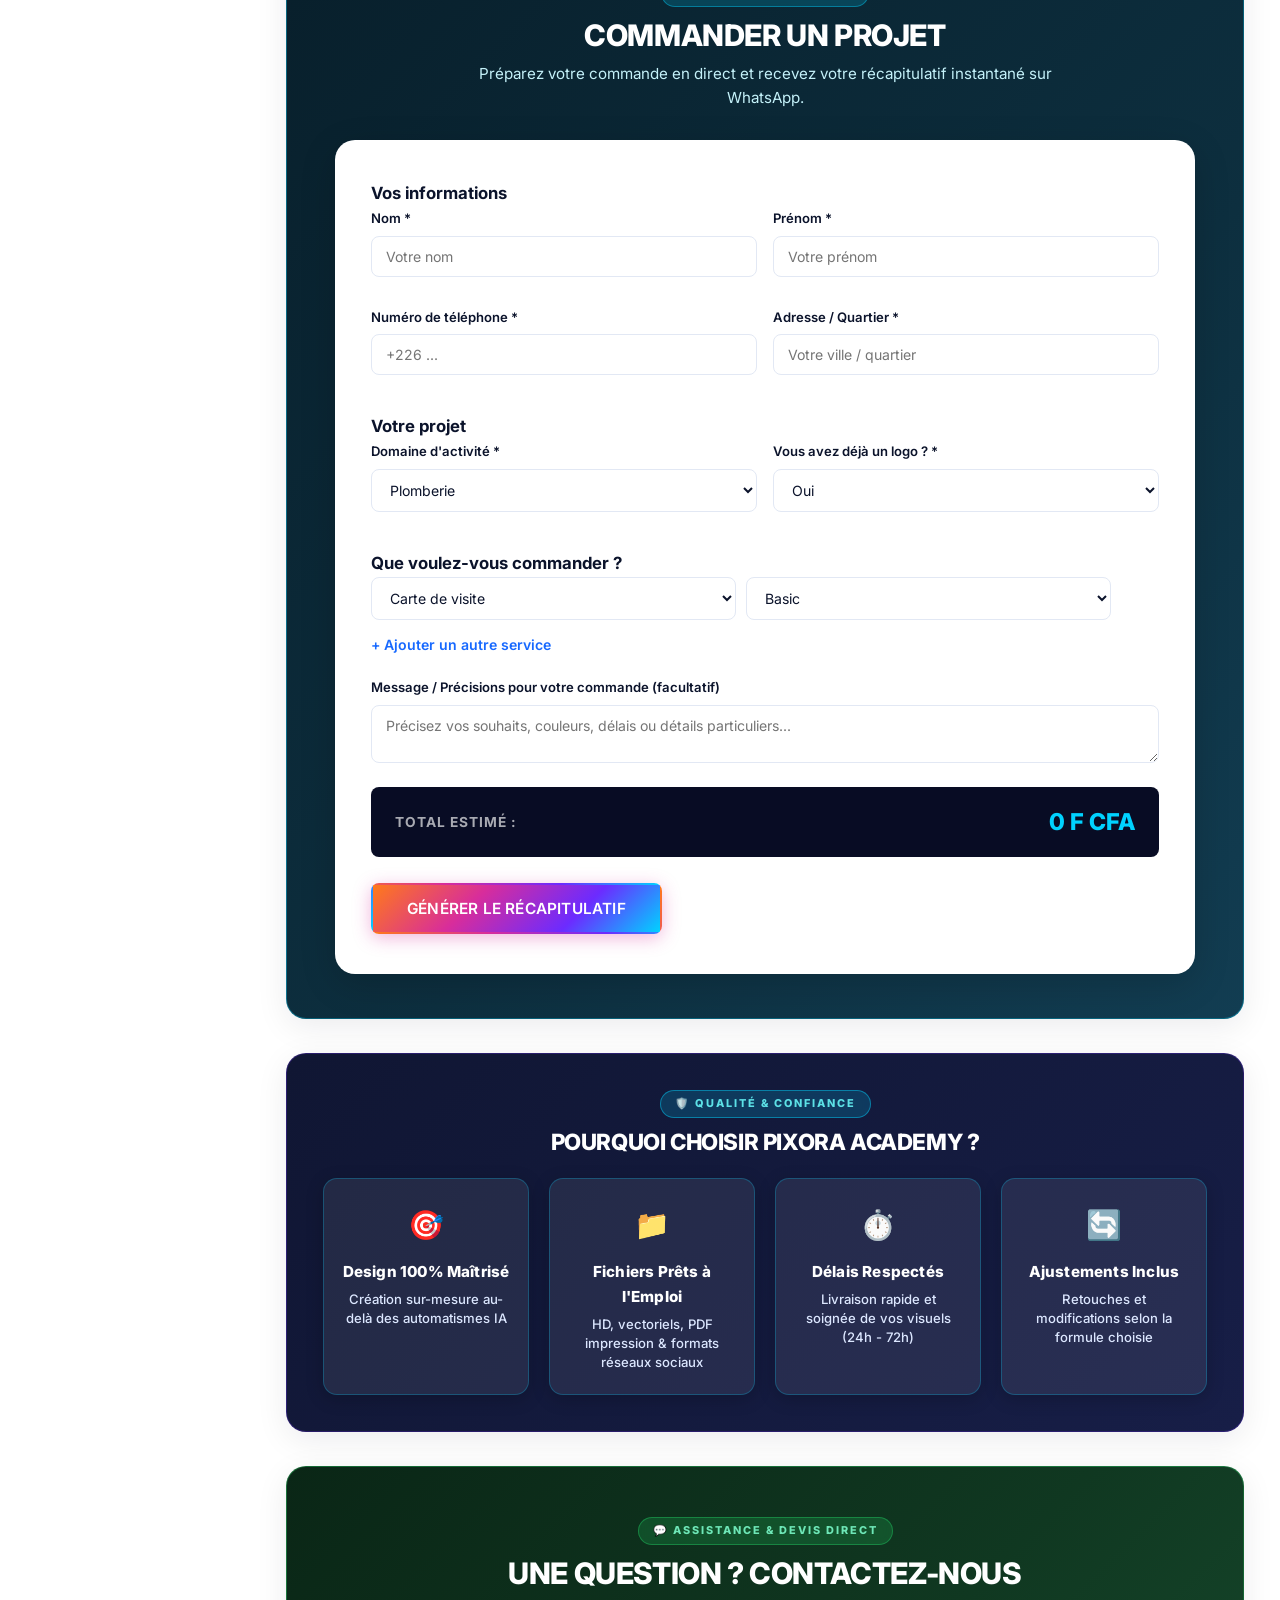
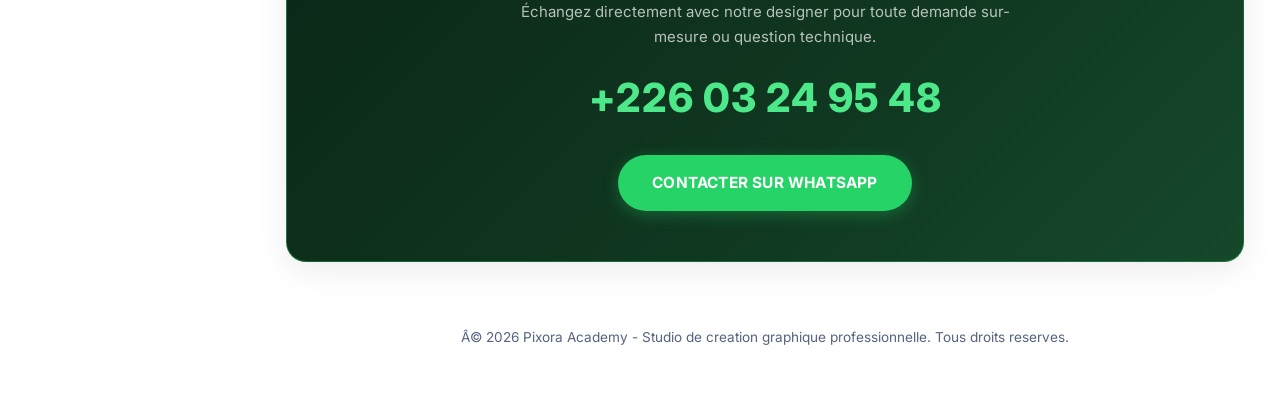
==== commit 9be2b958: "fix(cache): bump storage key to v4, add asset versioning and vercel cache control for instant live u" ====
--- a/index.html
+++ b/index.html
@@ -12,7 +12,7 @@
     <link rel="preconnect" href="https://fonts.gstatic.com" crossorigin>
     <link href="https://fonts.googleapis.com/css2?family=Inter:ital,wght@0,400;0,500;0,600;0,700;0,800;0,900&display=swap" rel="stylesheet">
 
-    <link rel="stylesheet" href="css/style.css?v=3.6">
+    <link rel="stylesheet" href="css/style.css?v=4.0">
 </head>
 <body>
 
@@ -407,13 +407,13 @@
     <script src="https://www.gstatic.com/firebasejs/10.8.0/firebase-firestore-compat.js"></script>
     <script src="https://www.gstatic.com/firebasejs/10.8.0/firebase-auth-compat.js"></script>
     <script src="https://www.gstatic.com/firebasejs/10.8.0/firebase-storage-compat.js"></script>
-    <script src="js/firebase-config.js?v=3.0"></script>
-
-    <script src="js/data.js?v=3.0"></script>
-    <script src="js/data-manager.js?v=3.0"></script>
-    <script src="js/ai-seed.js?v=3.0"></script>
-    <script src="js/video-manager.js?v=3.4"></script>
-    <script src="js/app.js?v=3.5"></script>
+    <script src="js/firebase-config.js?v=4.0"></script>
+
+    <script src="js/data.js?v=4.0"></script>
+    <script src="js/data-manager.js?v=4.0"></script>
+    <script src="js/ai-seed.js?v=4.0"></script>
+    <script src="js/video-manager.js?v=4.0"></script>
+    <script src="js/app.js?v=4.0"></script>
 
     <!-- GESTION DE LA NAVIGATION & SYNCHRONISATION -->
     <script>
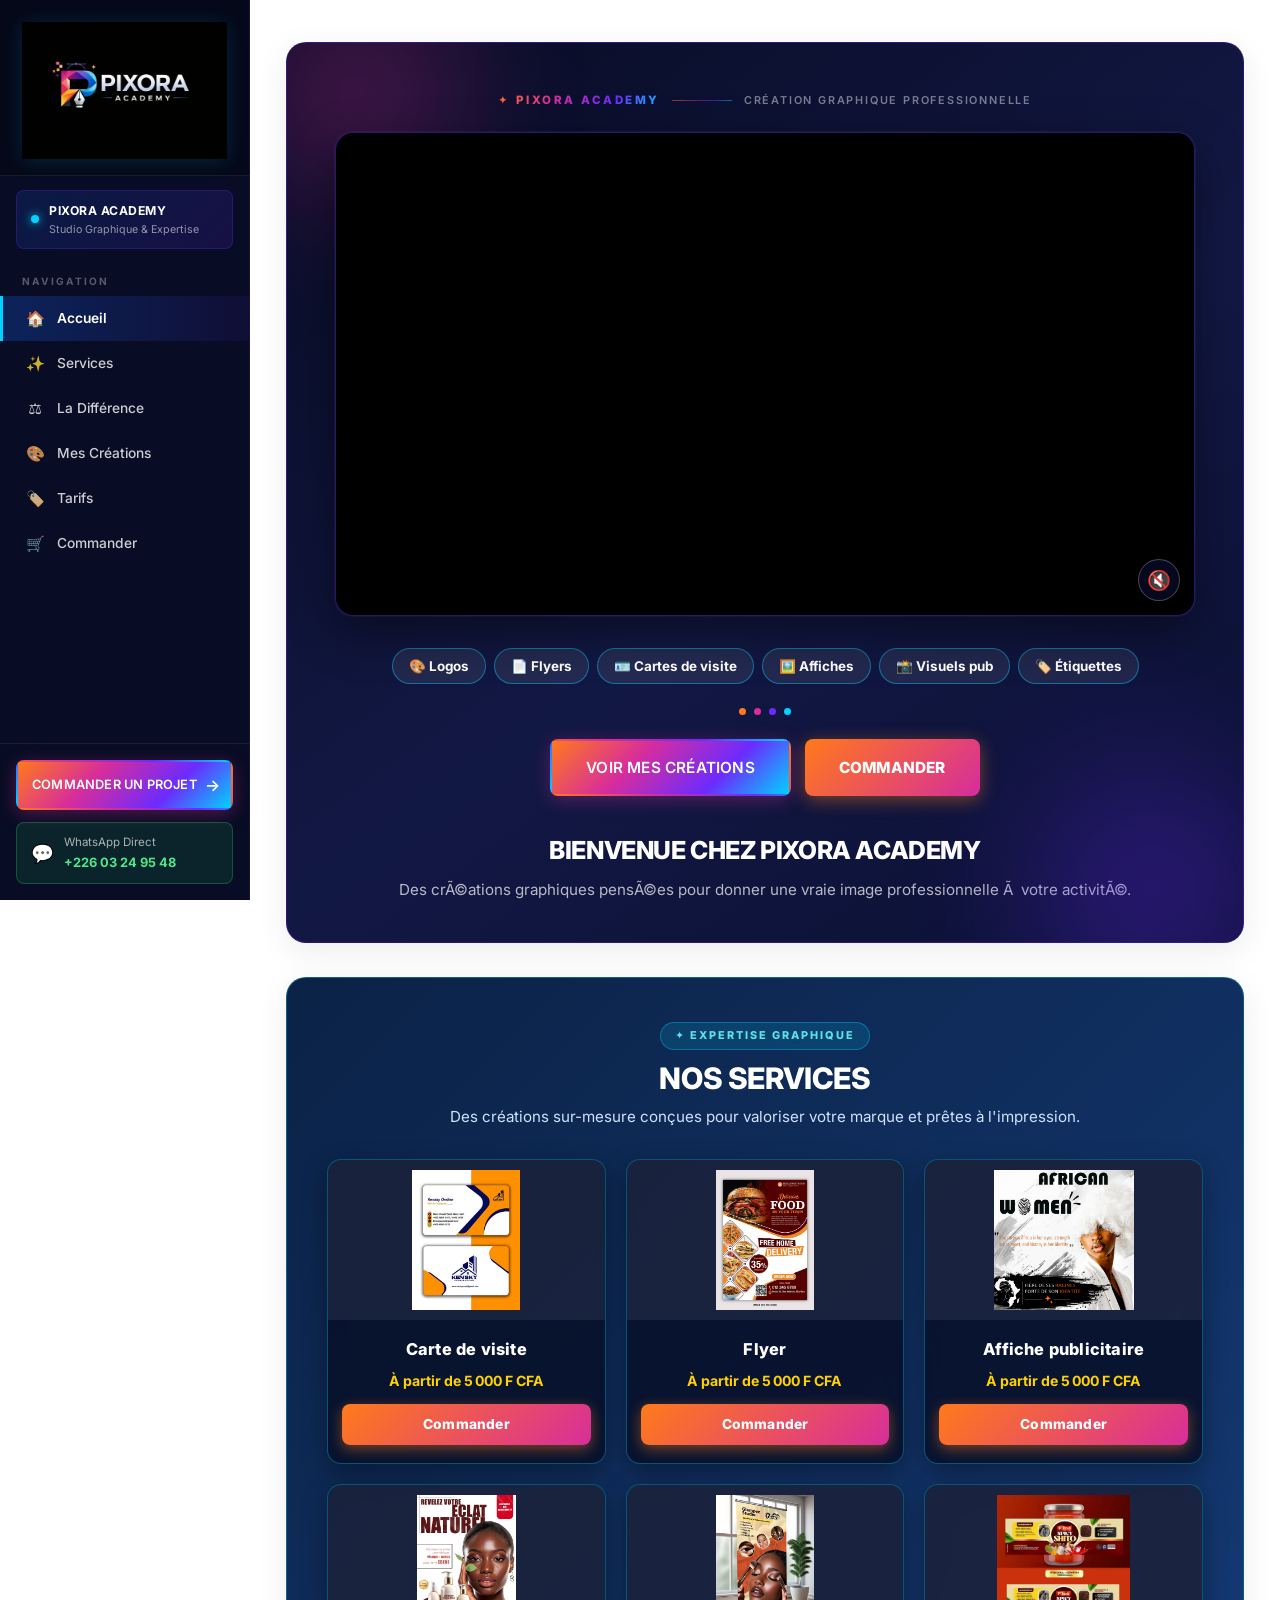
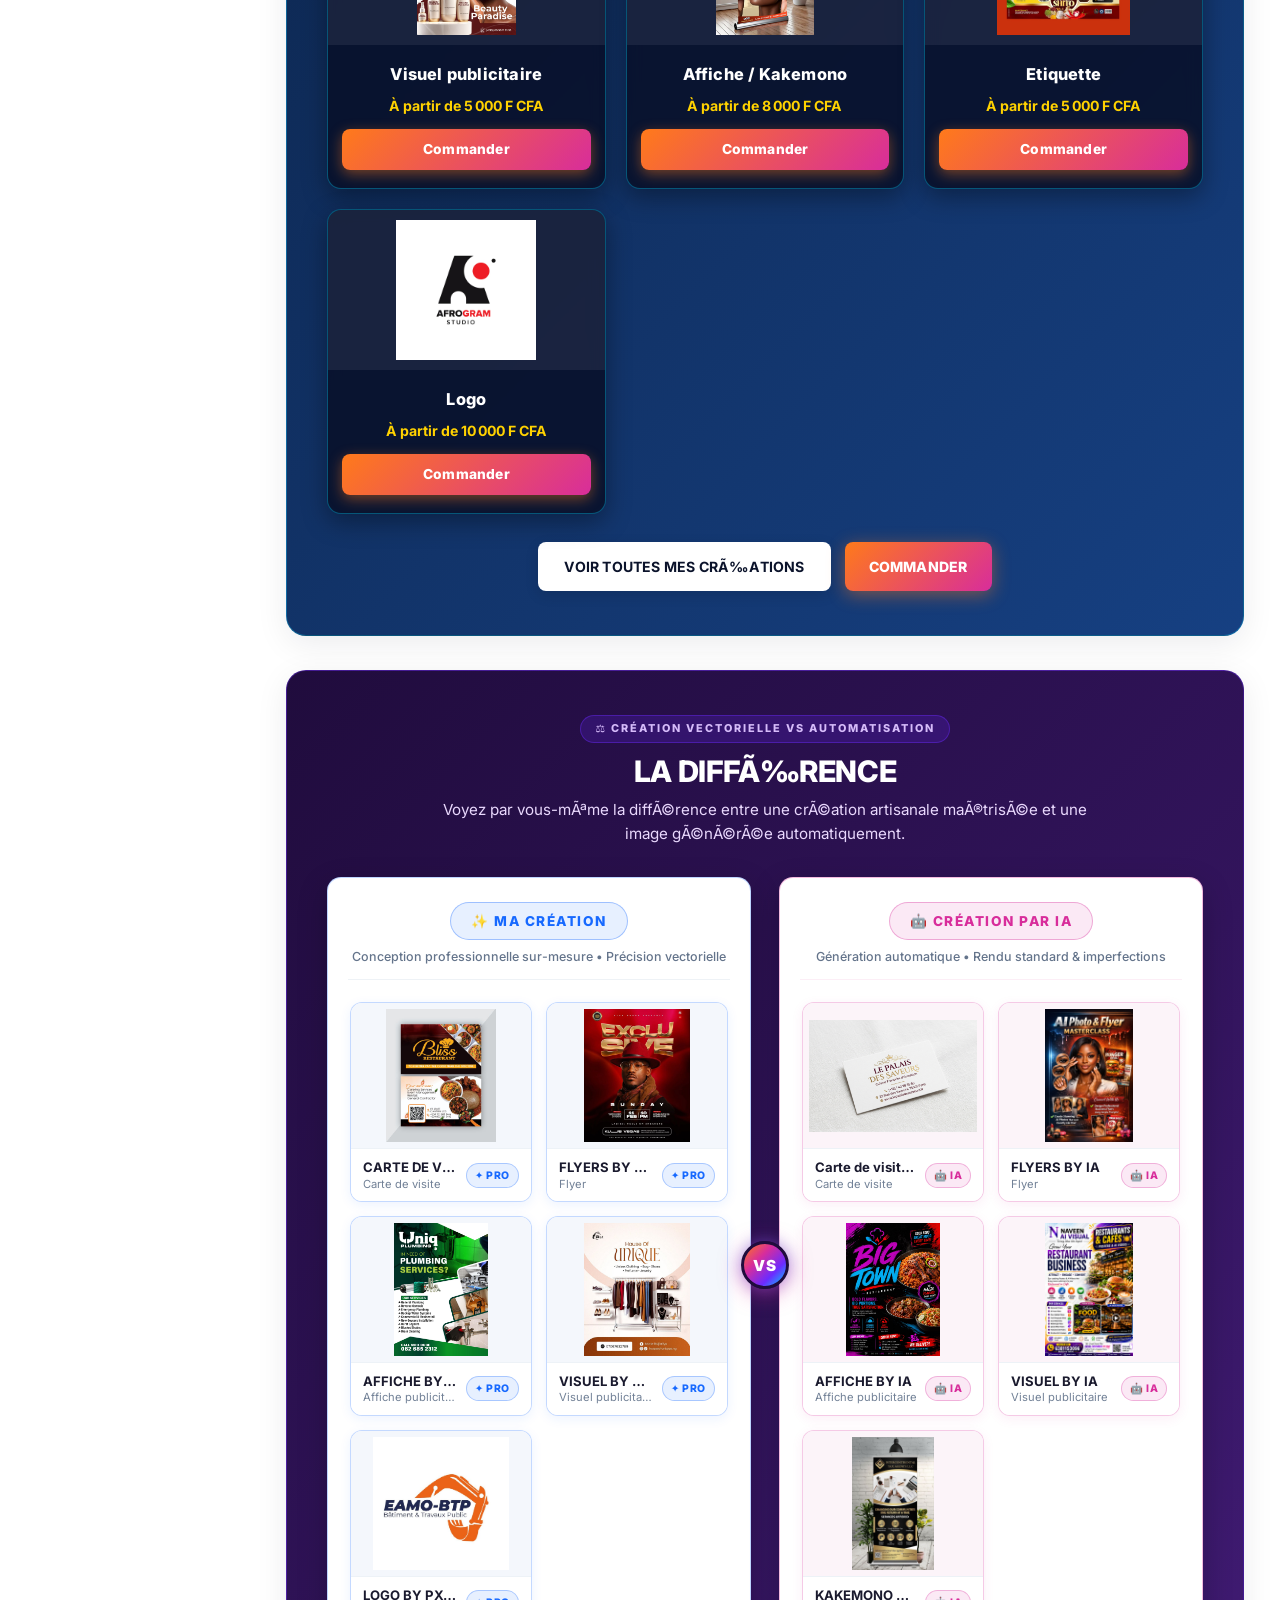
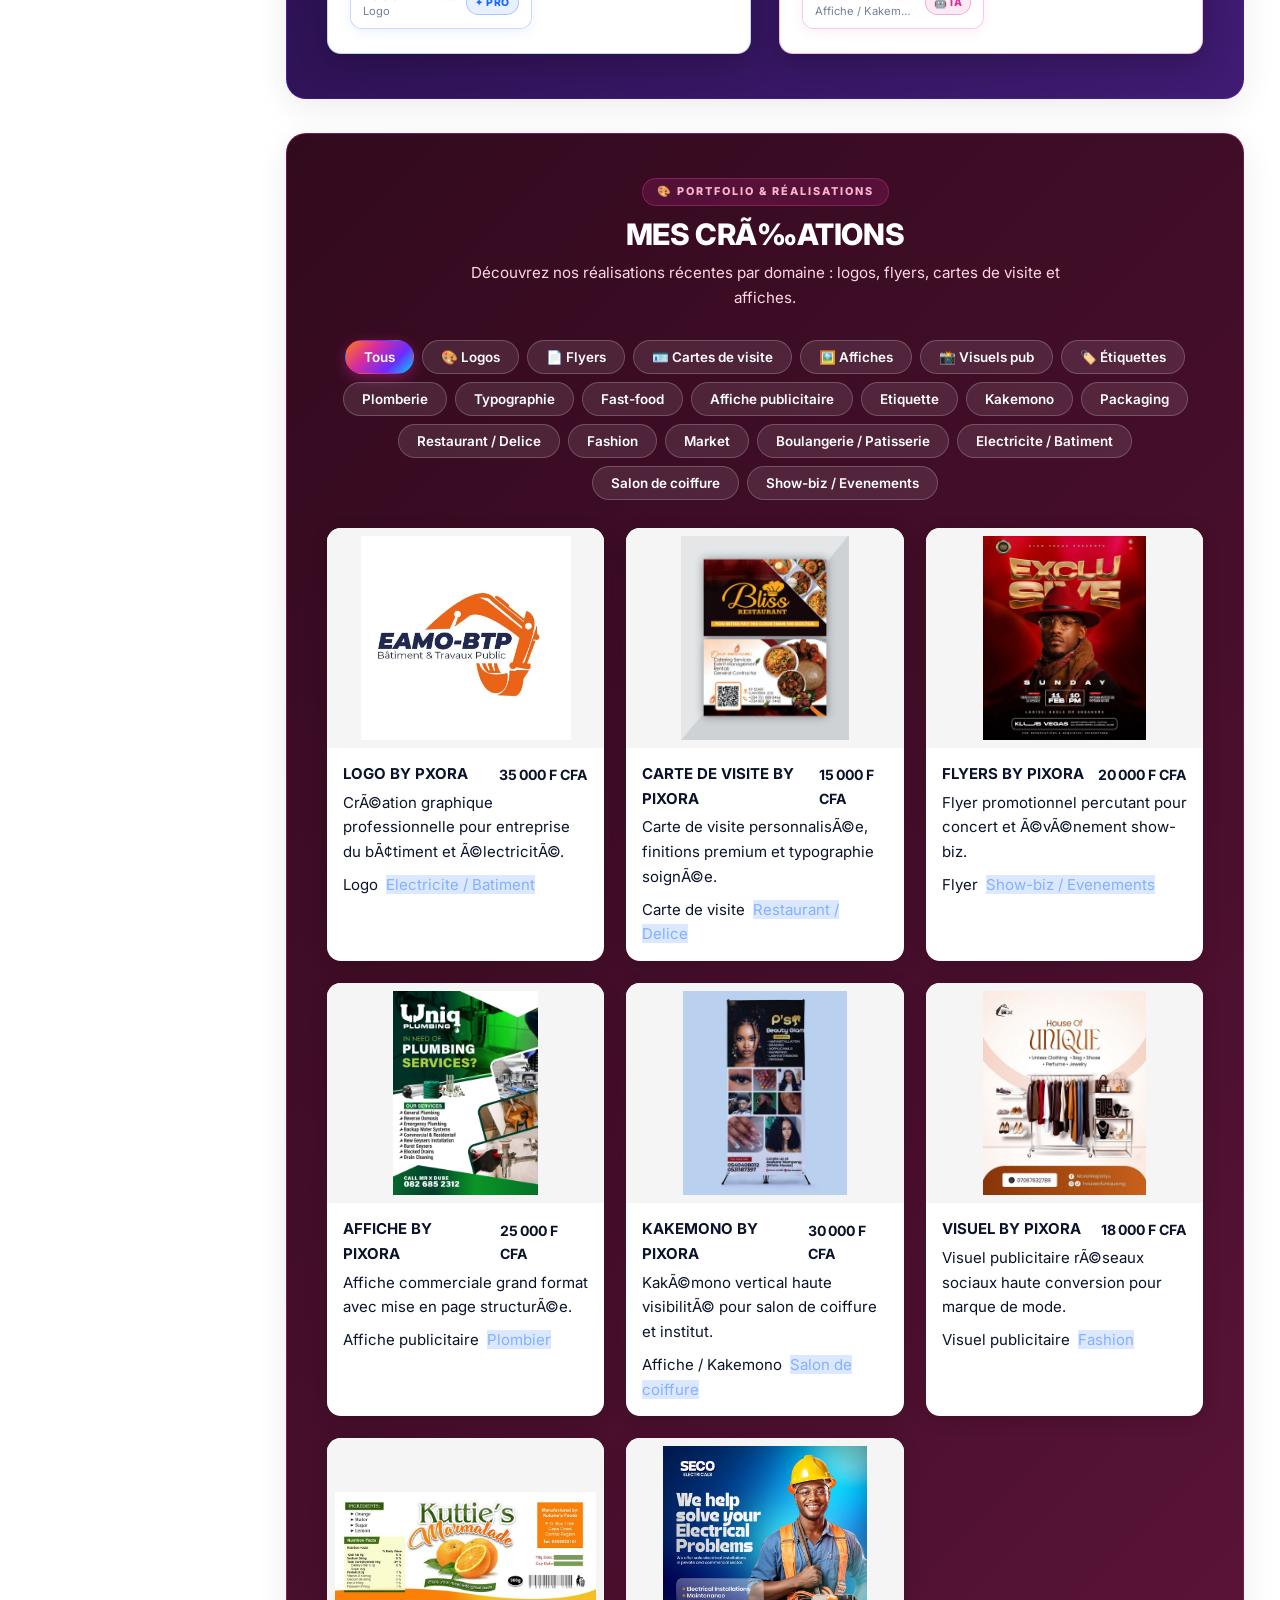
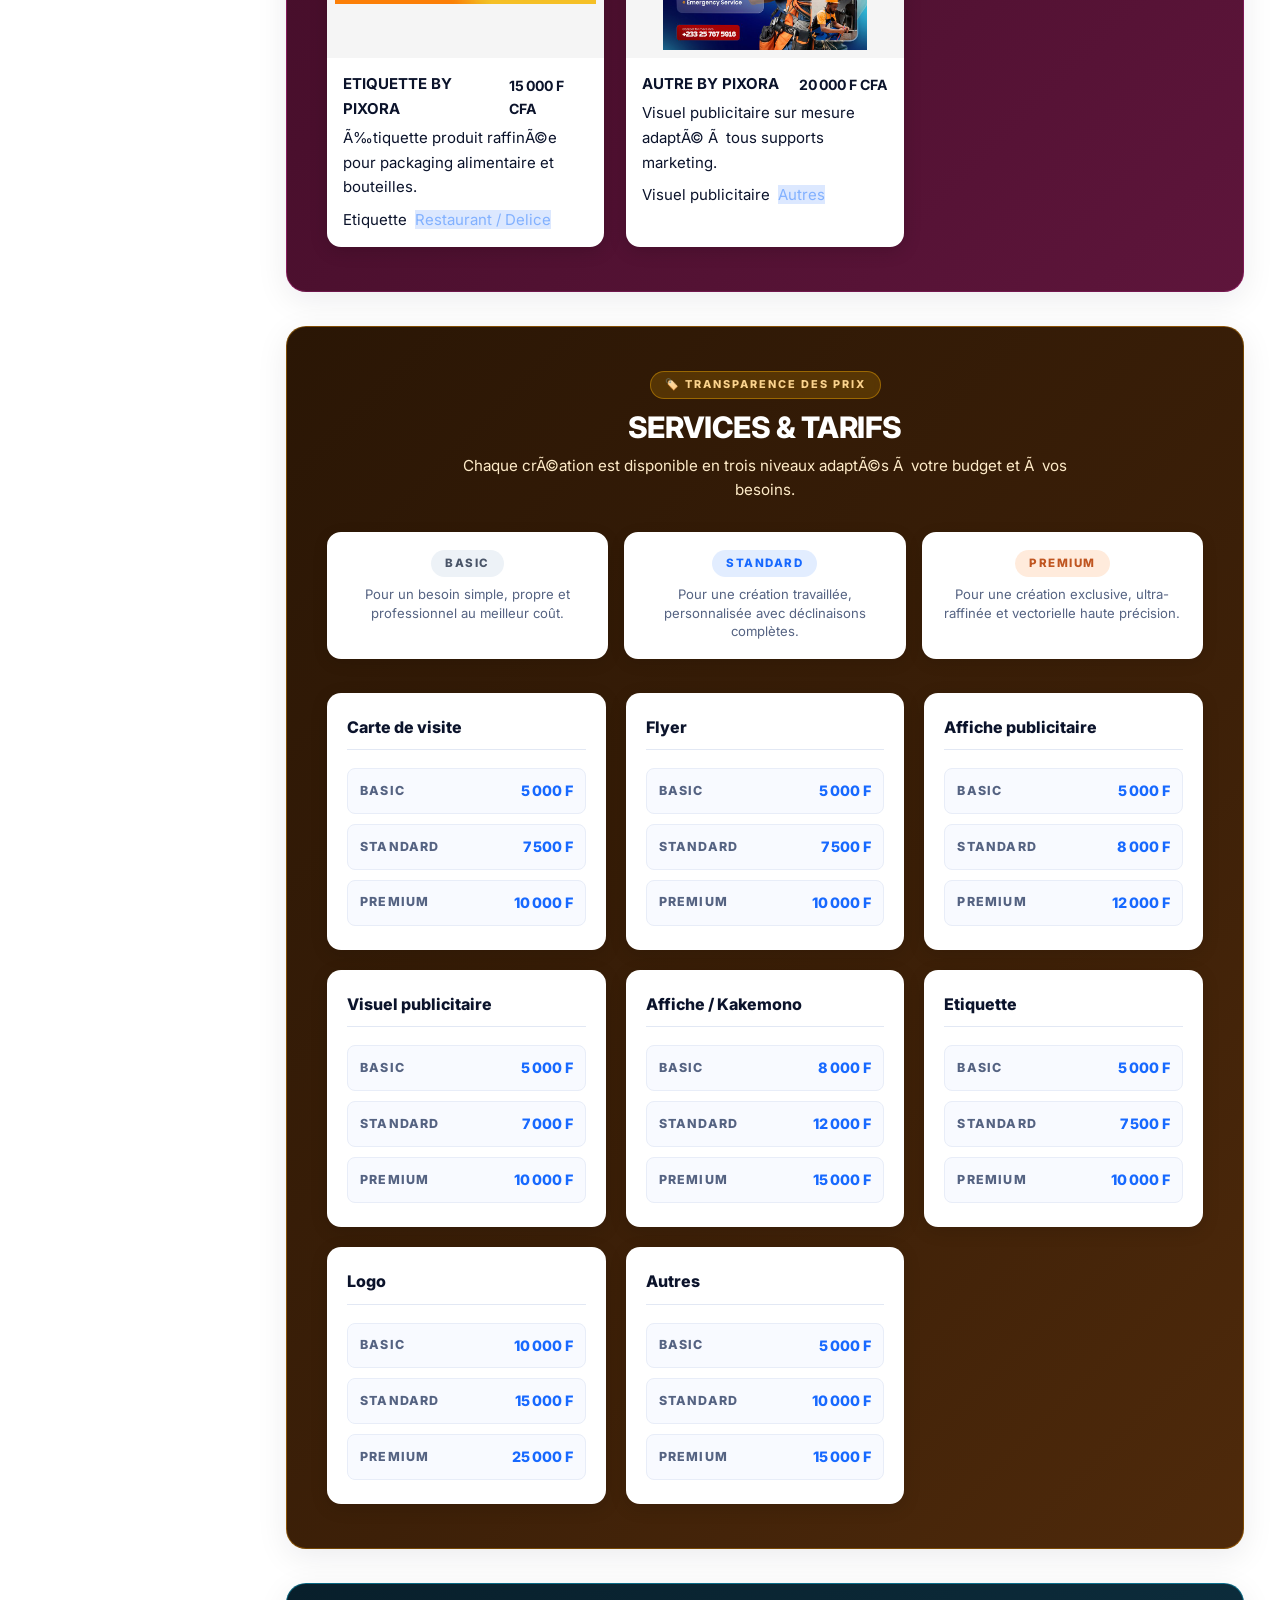
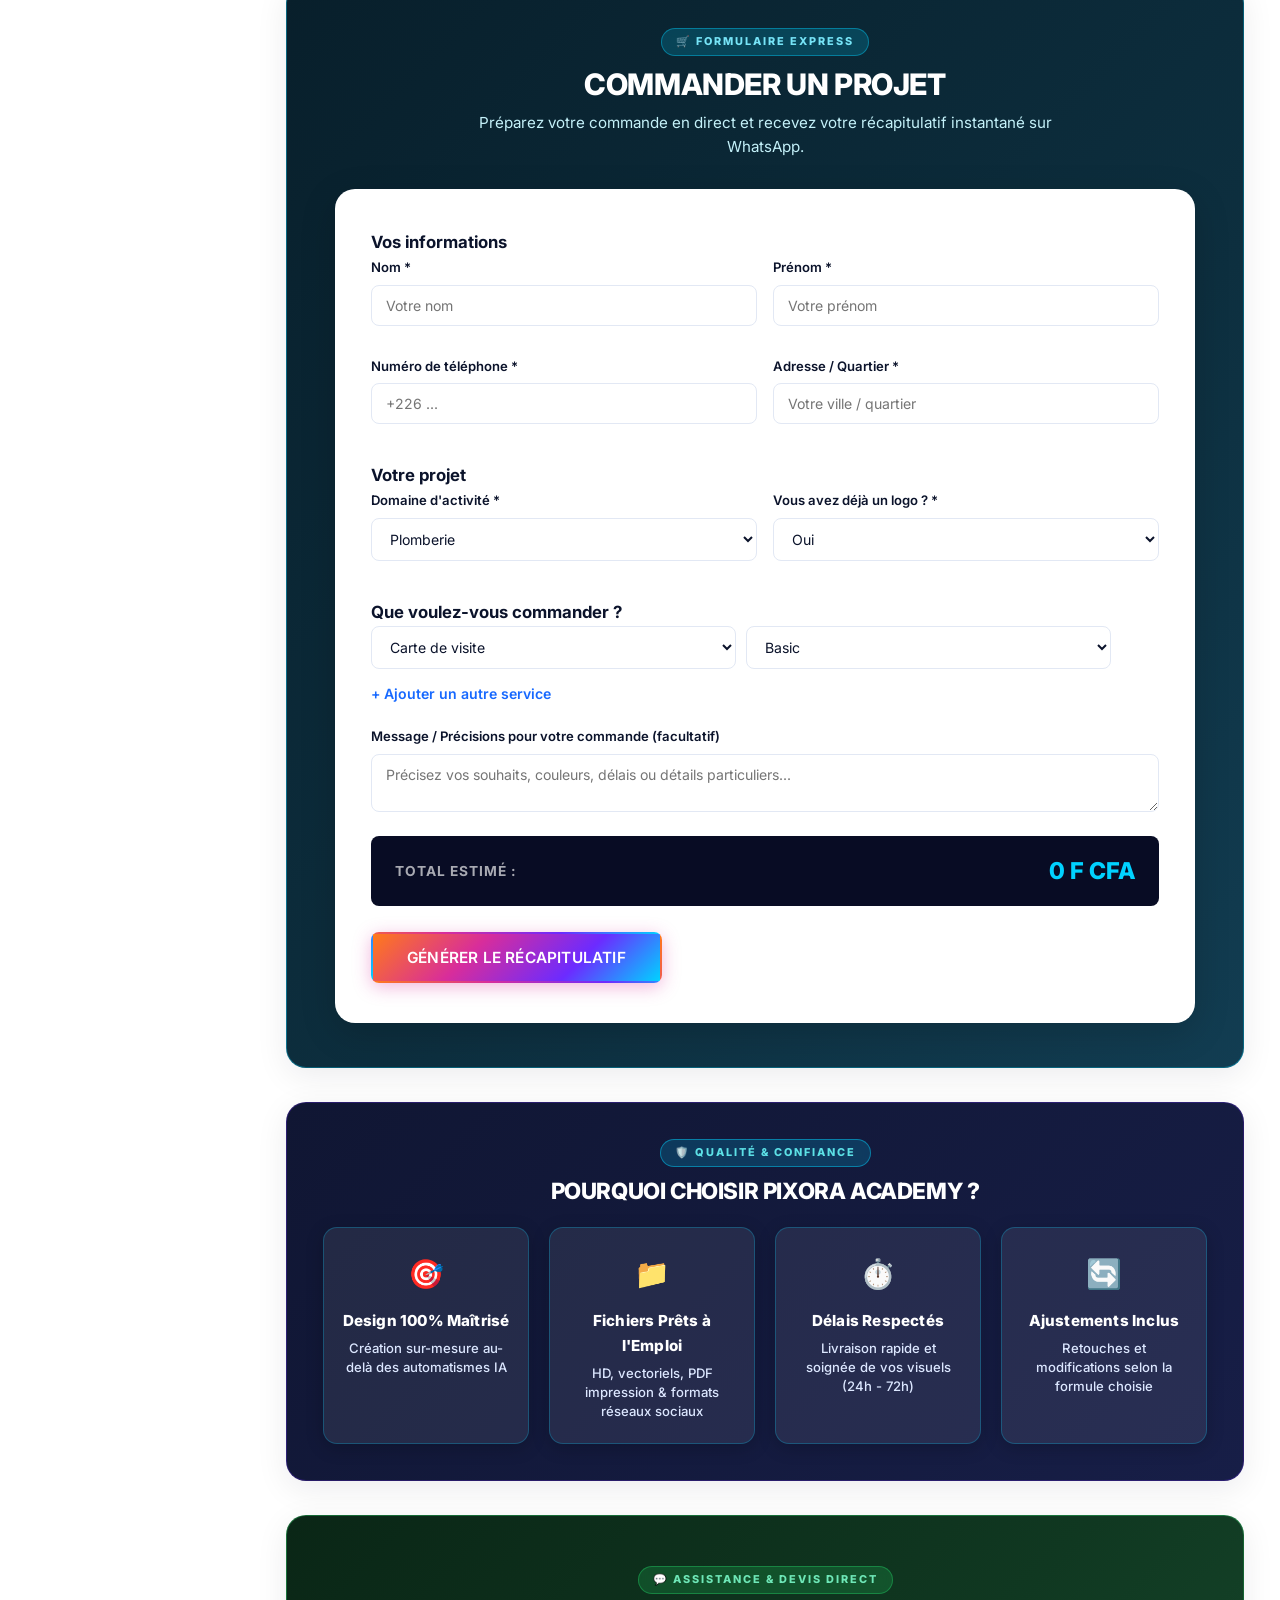
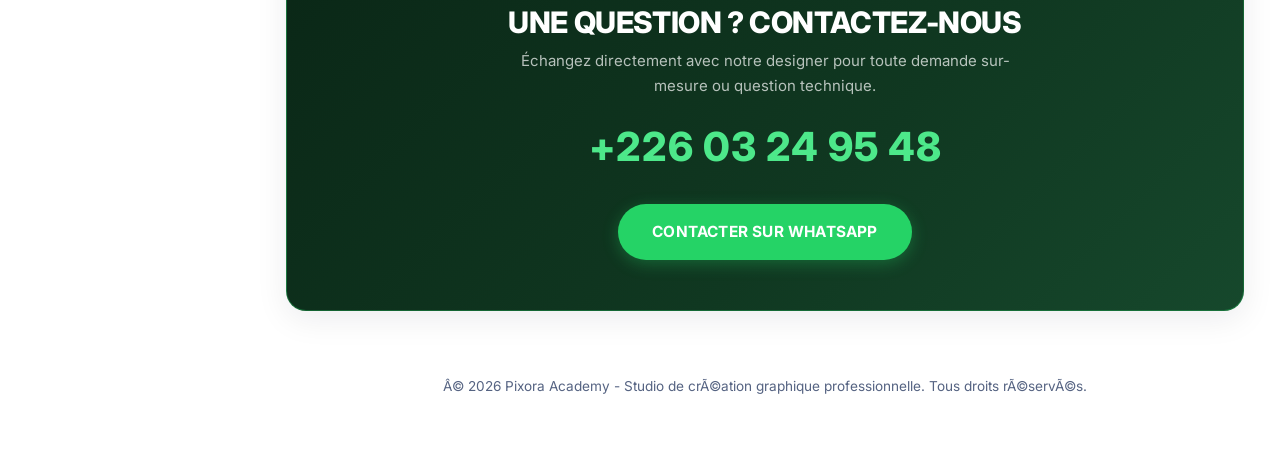
==== commit edf3be04: "fix: restitute validated Pixora Studio with video, 8 authentic service images, full pricing matrix, " ====
--- a/index.html
+++ b/index.html
@@ -12,7 +12,7 @@
     <link rel="preconnect" href="https://fonts.gstatic.com" crossorigin>
     <link href="https://fonts.googleapis.com/css2?family=Inter:ital,wght@0,400;0,500;0,600;0,700;0,800;0,900&display=swap" rel="stylesheet">
 
-    <link rel="stylesheet" href="css/style.css?v=4.0">
+    <link rel="stylesheet" href="css/style.css?v=5.0">
 </head>
 <body>
 
@@ -407,13 +407,13 @@
     <script src="https://www.gstatic.com/firebasejs/10.8.0/firebase-firestore-compat.js"></script>
     <script src="https://www.gstatic.com/firebasejs/10.8.0/firebase-auth-compat.js"></script>
     <script src="https://www.gstatic.com/firebasejs/10.8.0/firebase-storage-compat.js"></script>
-    <script src="js/firebase-config.js?v=4.0"></script>
-
-    <script src="js/data.js?v=4.0"></script>
-    <script src="js/data-manager.js?v=4.0"></script>
-    <script src="js/ai-seed.js?v=4.0"></script>
-    <script src="js/video-manager.js?v=4.0"></script>
-    <script src="js/app.js?v=4.0"></script>
+    <script src="js/firebase-config.js?v=5.0"></script>
+
+    <script src="js/data.js?v=5.0"></script>
+    <script src="js/data-manager.js?v=5.0"></script>
+    <script src="js/ai-seed.js?v=5.0"></script>
+    <script src="js/video-manager.js?v=5.0"></script>
+    <script src="js/app.js?v=5.0"></script>
 
     <!-- GESTION DE LA NAVIGATION & SYNCHRONISATION -->
     <script>
